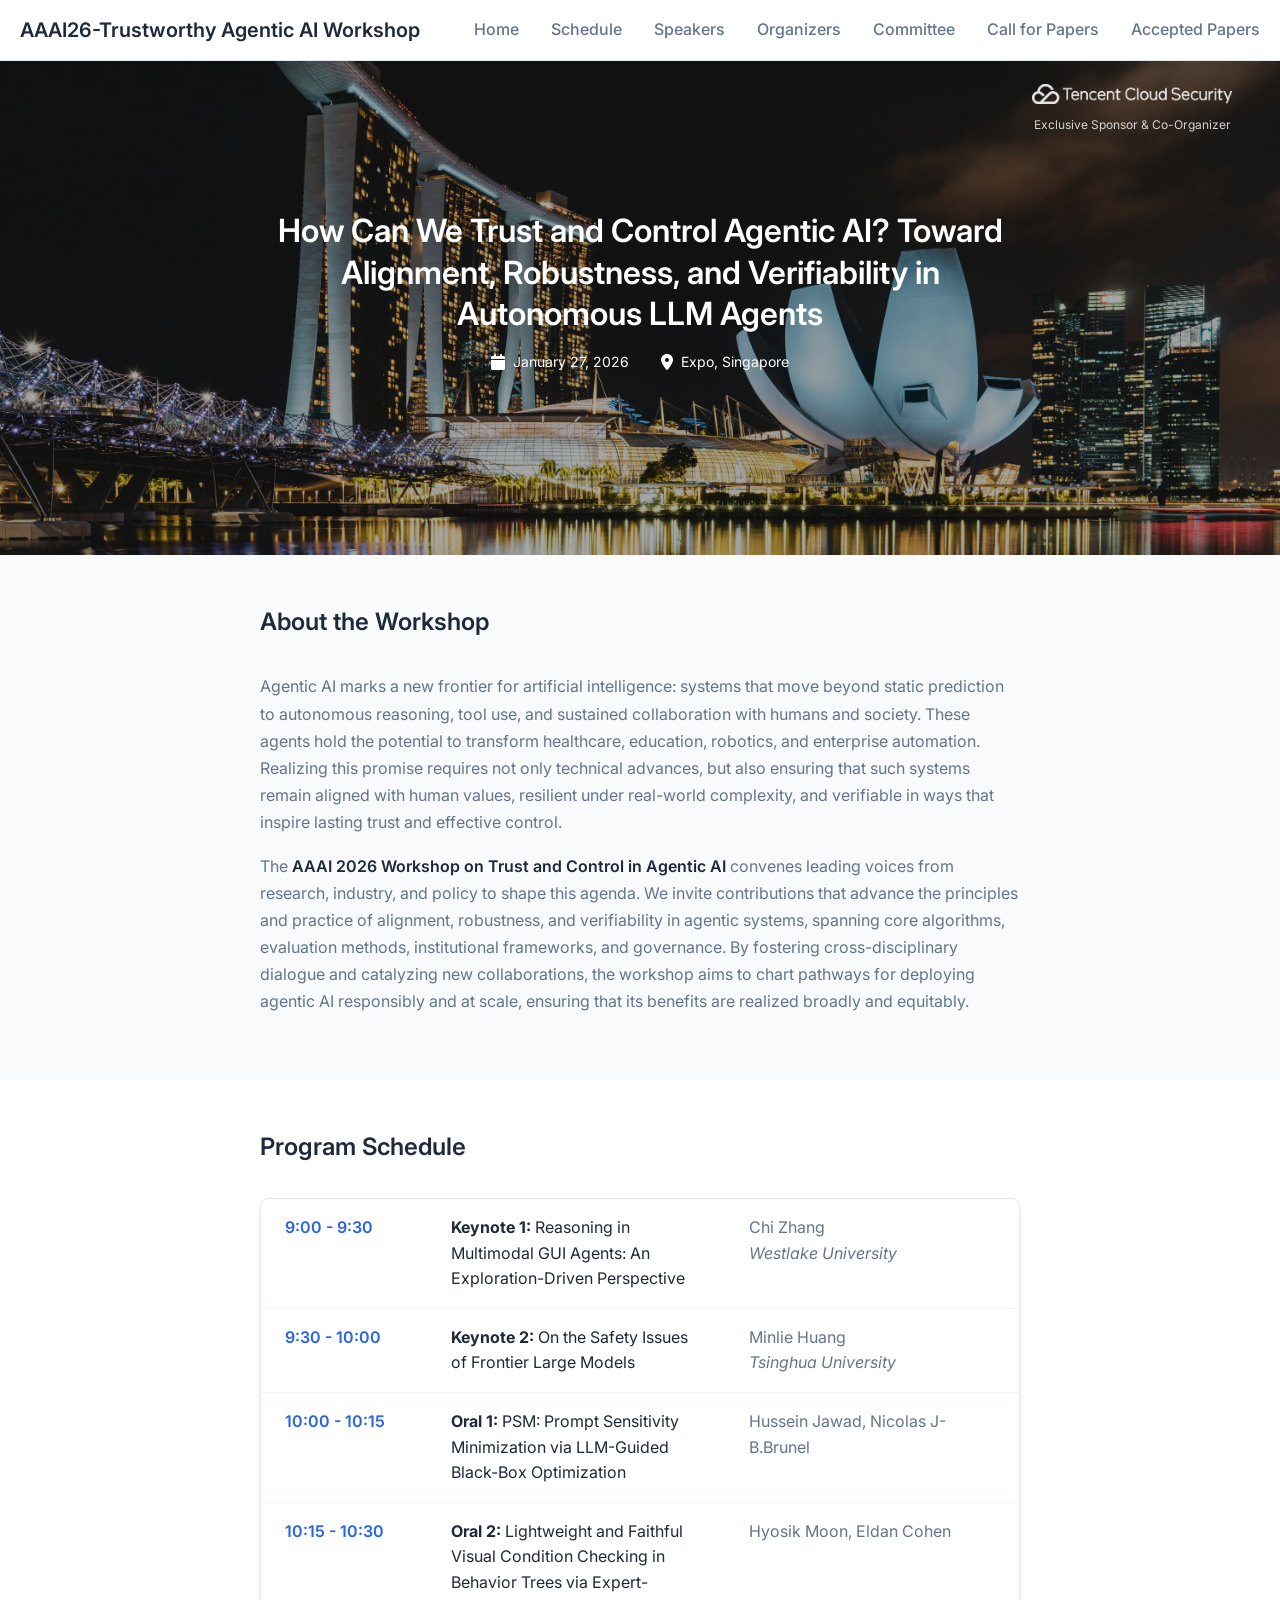
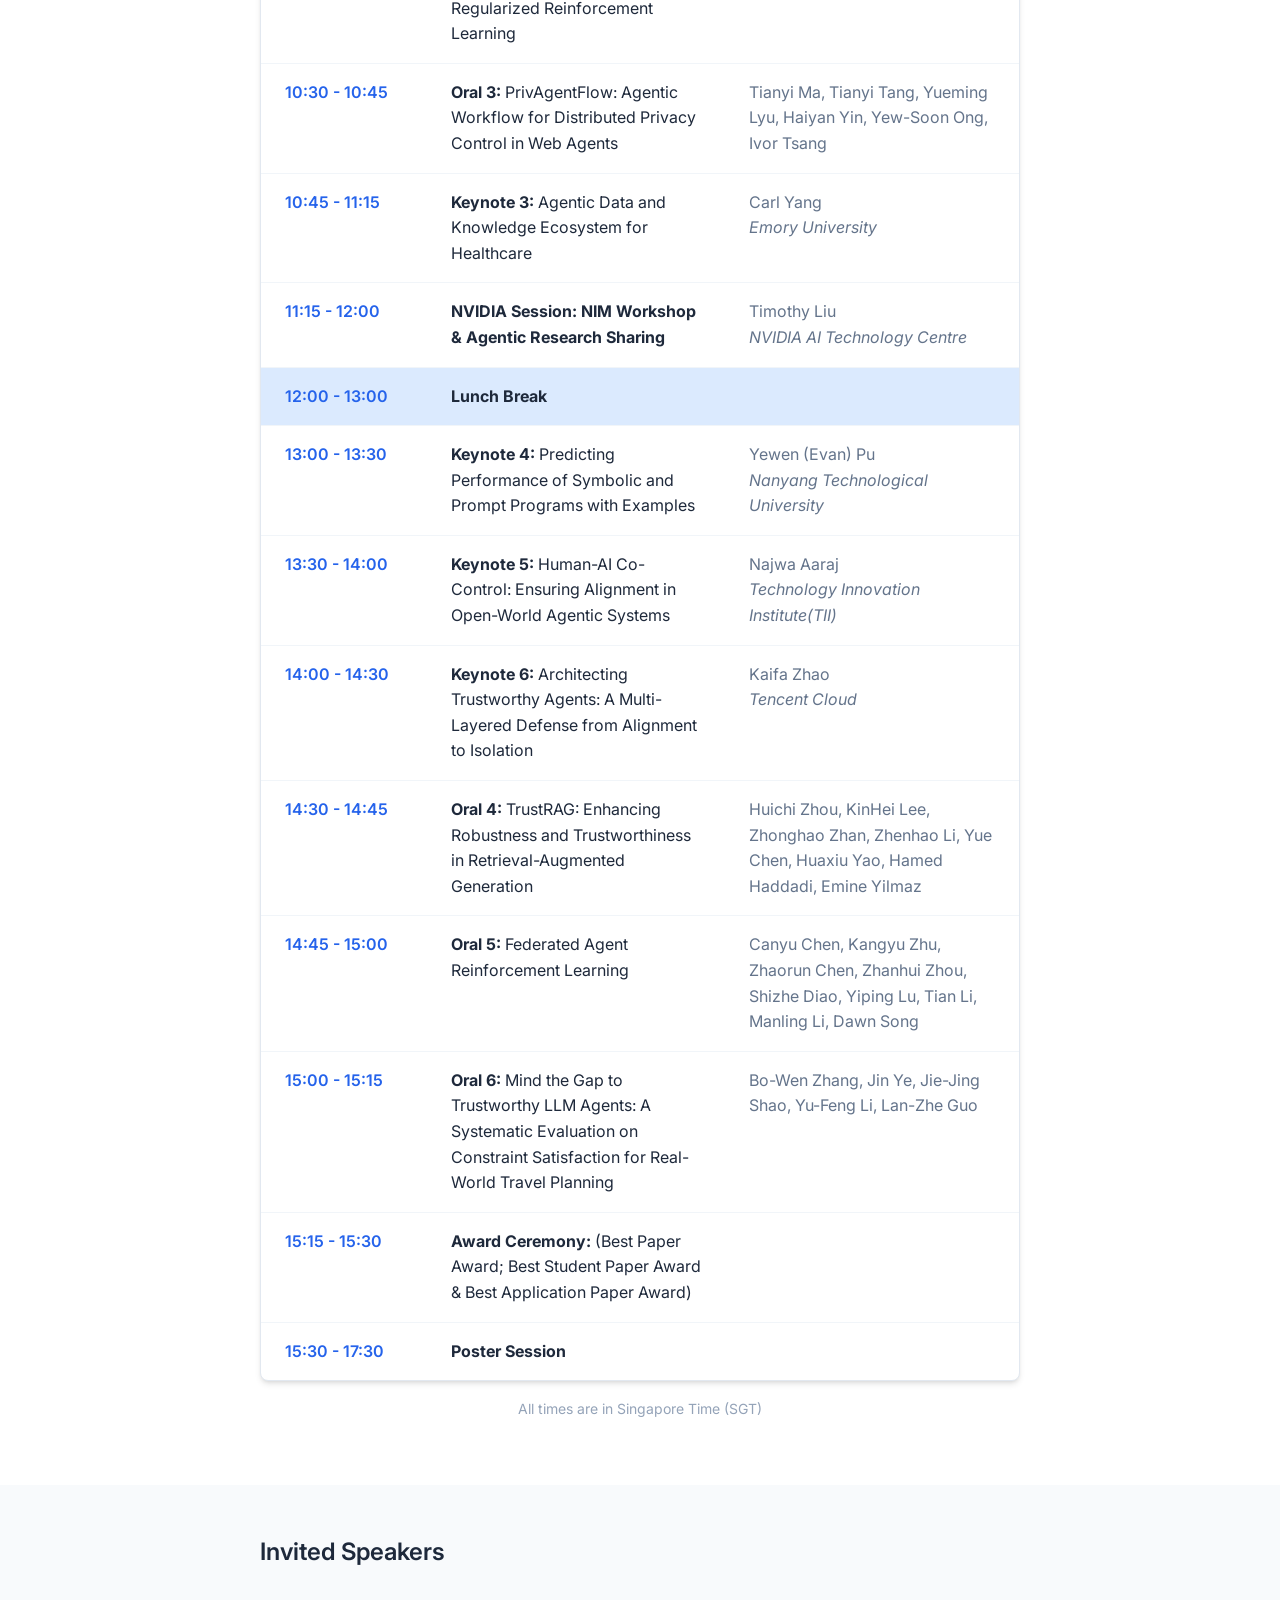
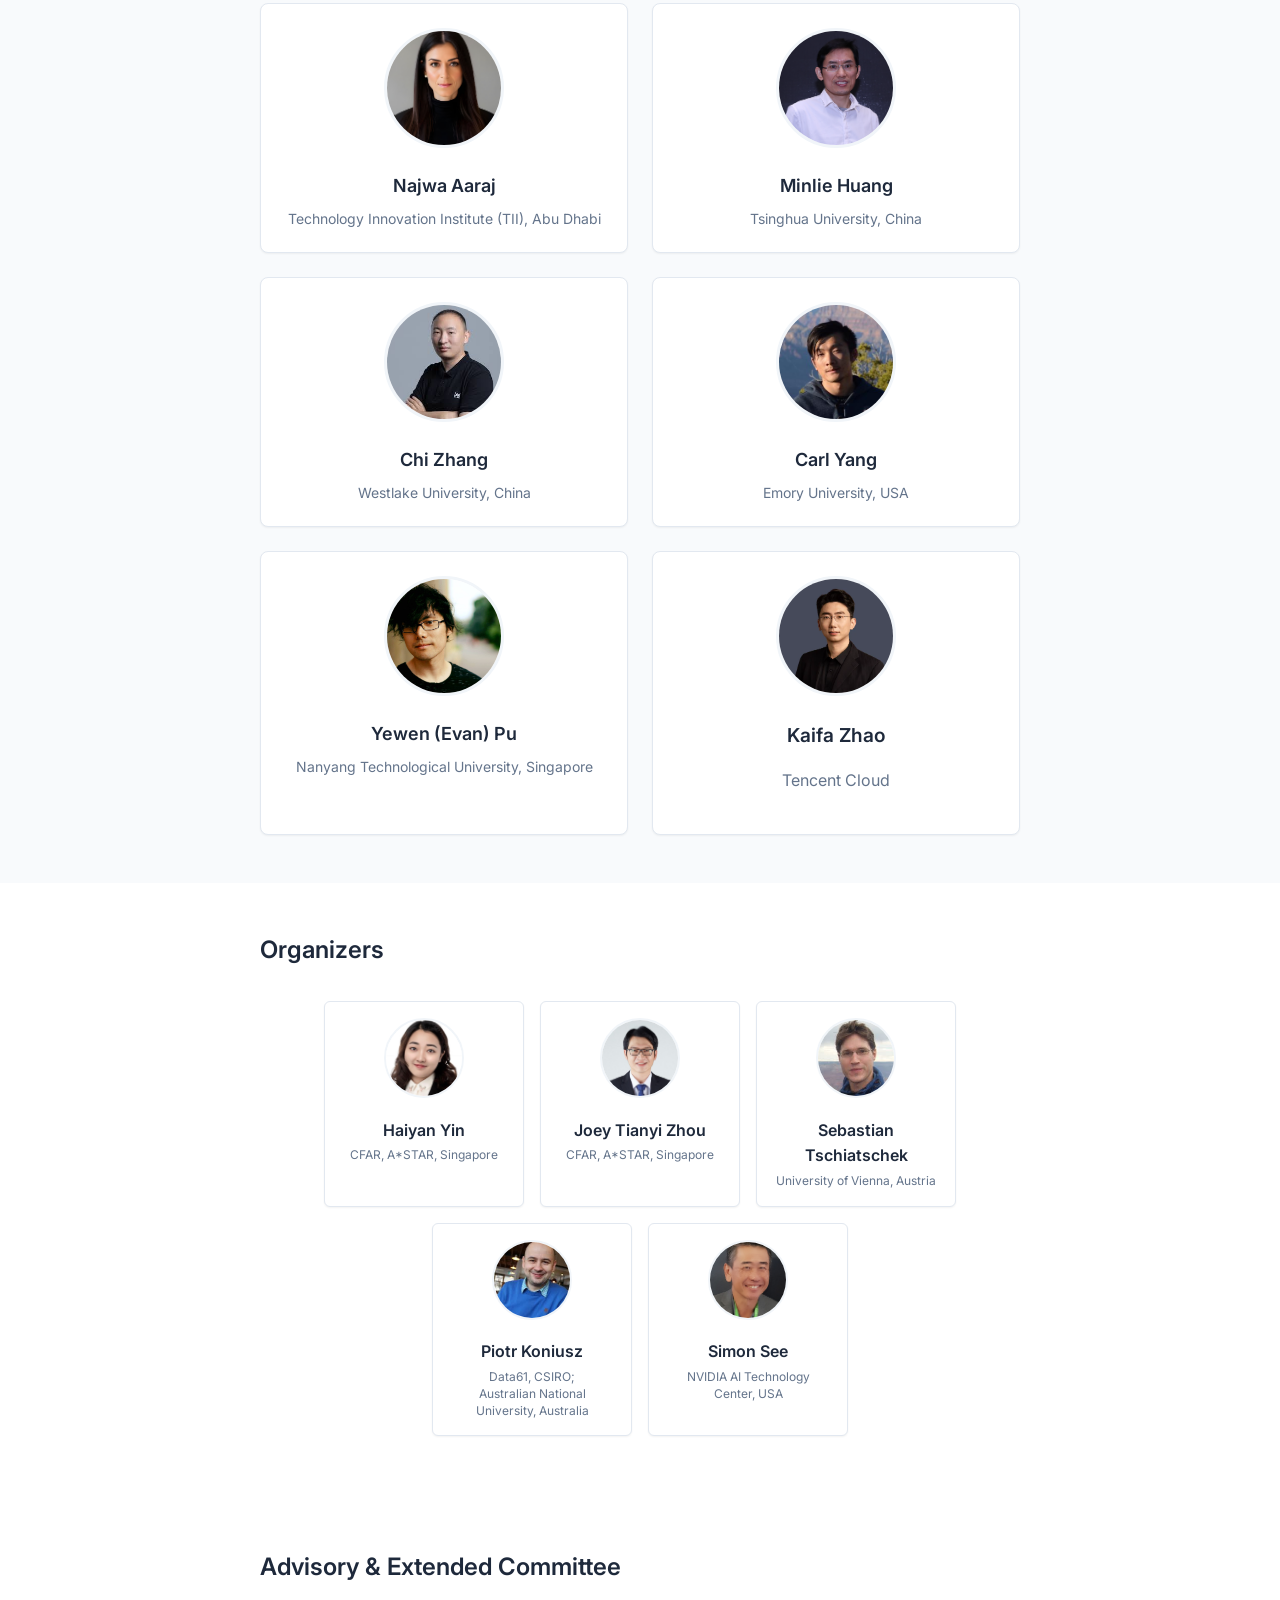
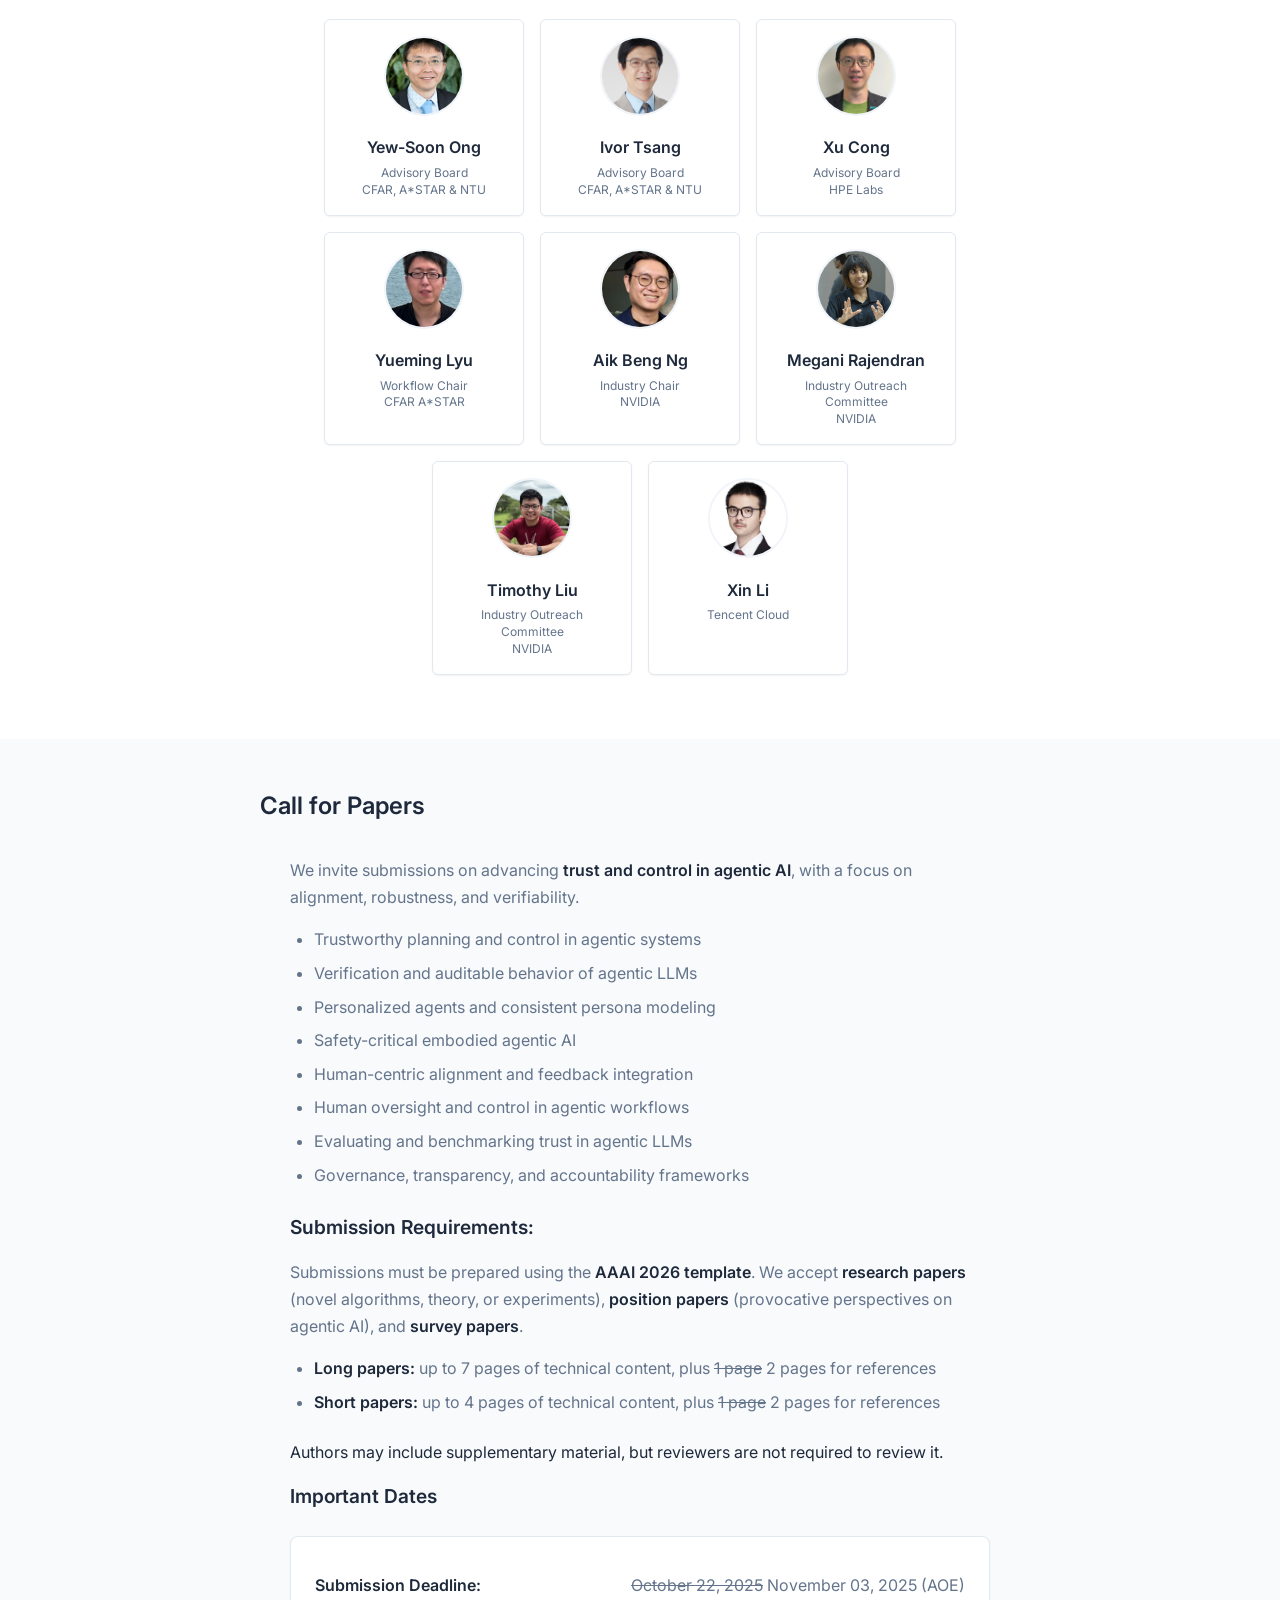
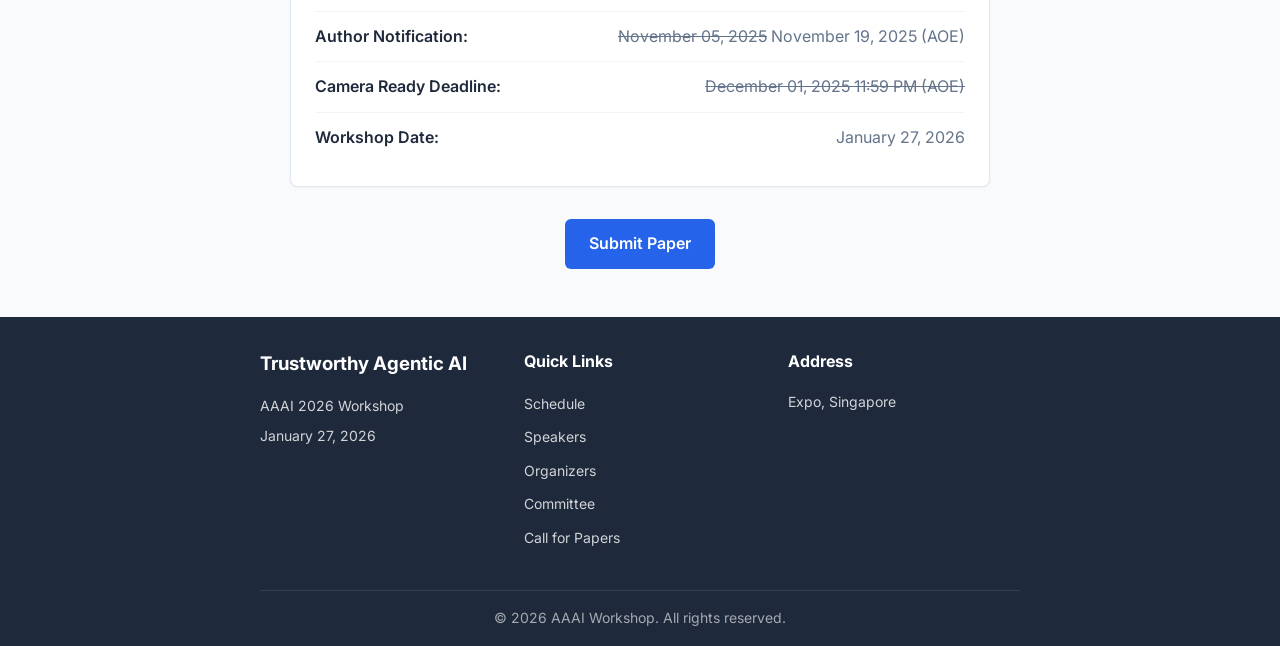
==== index.html @ af3ab5f8 "Workshop1.24.5" ====
<!DOCTYPE html>
<html lang="en">
<head>
    <meta charset="UTF-8">
    <meta name="viewport" content="width=device-width, initial-scale=1.0">
    <title>AAAI26-Trustworthy Agentic AI Workshop</title>
    <link rel="stylesheet" href="styles.css">
    <link href="https://cdnjs.cloudflare.com/ajax/libs/font-awesome/6.0.0/css/all.min.css" rel="stylesheet">
    <link href="https://fonts.googleapis.com/css2?family=Inter:wght@300;400;500;600;700&display=swap" rel="stylesheet">
</head>
<body>
    <!-- 导航栏 -->
    <nav class="navbar">
        <div class="nav-container">
            <div class="nav-logo">
                <a href="#home">AAAI26-Trustworthy Agentic AI Workshop</a>
            </div>
            <ul class="nav-menu">
                <li><a href="#home">Home</a></li>
                <li><a href="#schedule">Schedule</a></li>
                <li><a href="#speakers">Speakers</a></li>
                <li><a href="#organizers">Organizers</a></li>
                <li><a href="#program-committee">Committee</a></li>
                <li><a href="#cfp">Call for Papers</a></li>
                <li><a href="paper.html">Accepted Papers</a></li>
                <!-- <li><a href="#papers">Accepted Papers</a></li> -->
            </ul>
            <div class="hamburger">
                <span></span>
                <span></span>
                <span></span>
            </div>
        </div>
    </nav>

    <!-- 主要内容 -->
    <main class="main-content">
        <!-- 首页横幅 -->
        <section id="home" class="hero">
            <div class="hero-logo-corner">
                <img src="images/security_english.png" alt="Tencent Cloud Logo" class="hero-logo">
                <div style="text-align:center; color:#fff; font-size: 0.75rem; opacity: 0.8; margin-top: 0.25rem;">
                    Exclusive Sponsor & Co-Organizer
                </div>
            </div>
            <div class="hero-content">
                <!-- <div class="workshop-badge">ICML 2025 Workshop</div> -->
                
                <h1 class="hero-title">How Can We Trust and Control Agentic AI?
                    Toward Alignment, Robustness, and Verifiability in Autonomous LLM Agents</h1>
                <!-- <h2 class="hero-subtitle">Toward Alignment, Robustness, and Verifiability in Autonomous LLM Agents</h2> -->
                
                <div class="workshop-details">
                    <div class="detail-item">
                        <i class="fas fa-calendar"></i>
                        <span>January 27, 2026</span>
                    </div>
                    <div class="detail-item">
                        <i class="fas fa-map-marker-alt"></i>
                        <span>Expo, Singapore</span>
                    </div>
                    <!-- <div class="detail-item">
                        <i class="fas fa-users"></i>
                        <span>Capacity: 710</span>
                    </div> -->
                </div>

                <!-- <div class="sponsor-info">
                    <p>Sponsored by <strong>Basis AI</strong></p>
                </div> -->
            </div>
        </section>

        <!-- 研讨会介绍 -->
        <section class="workshop-description">
            <div class="container">
                <h2>About the Workshop</h2>
                <p>Agentic AI marks a new frontier for artificial intelligence: systems that move beyond static prediction to 
                    autonomous reasoning, tool use, and sustained collaboration with humans and society. These agents hold the 
                    potential to transform healthcare, education, robotics, and enterprise automation. 
                    Realizing this promise requires not only technical advances, 
                    but also ensuring that such systems remain aligned with human values, resilient under real-world complexity, 
                    and verifiable in ways that inspire lasting trust and effective control.</p>
                
                <p>The <strong>AAAI 2026 Workshop on Trust and Control in Agentic AI</strong> convenes leading voices from research, industry, 
                    and policy to shape this agenda. We invite contributions that advance the principles and practice of alignment, 
                    robustness, and verifiability in agentic systems, spanning core algorithms, evaluation methods, institutional frameworks, 
                    and governance. By fostering cross-disciplinary dialogue and catalyzing new collaborations, the workshop aims to chart pathways 
                    for deploying agentic AI responsibly and at scale, ensuring that its benefits are realized broadly and equitably.</p>
                    
                
            </div>
        </section>

        <!-- 日程安排 -->
        <section id="schedule" class="schedule">
            <div class="container">
                <h2>Program Schedule</h2>
                <div class="schedule-info">
                    <!-- <p><strong>Location:</strong> West Meeting Room 301-305</p>
                    <p><strong>Capacity:</strong> 710 participants</p> -->
                </div>
                
                <div class="schedule-table">
                    <div class="schedule-row">
                        <div class="time">9:00 - 9:30</div>
                        <div class="event"><b>Keynote 1:</b> Reasoning in Multimodal GUI Agents: An Exploration-Driven Perspective </div>
                        <div class="speaker">Chi Zhang<br><i>Westlake University</i></div>
                    </div>
                    <div class="schedule-row">
                        <div class="time">9:30 - 10:00</div>
                        <div class="event"><b>Keynote 2:</b> On the Safety Issues of Frontier Large Models </div>
                        <div class="speaker">Minlie Huang<br><i>Tsinghua University</i></div>
                    </div>
                    <div class="schedule-row">
                        <div class="time">10:00 - 10:15</div>
                        <div class="event"><b>Oral 1:</b>  PSM: Prompt Sensitivity Minimization via LLM-Guided Black-Box Optimization </div>
                        <div class="speaker">Hussein Jawad, Nicolas J-B.Brunel</div>
                    </div>
                    <div class="schedule-row">
                        <div class="time">10:15 - 10:30</div>
                        <div class="event"><b>Oral 2:</b> Lightweight and Faithful Visual Condition Checking in Behavior Trees via Expert-Regularized Reinforcement Learning </div>
                        <div class="speaker">Hyosik Moon, Eldan Cohen</div>
                    </div>
                    <div class="schedule-row">
                        <div class="time">10:30 - 10:45</div>
                        
                        <div class="event"><b>Oral 3:</b> PrivAgentFlow: Agentic Workflow for Distributed Privacy Control in Web Agents</div>
                        <div class="speaker">Tianyi Ma, Tianyi Tang, Yueming Lyu, Haiyan Yin, Yew-Soon Ong, Ivor Tsang</div>
                    </div>
                    <div class="schedule-row">
                        <div class="time">10:45 - 11:15</div>
                        <div class="event"><b>Keynote 3:</b> Agentic Data and Knowledge Ecosystem for Healthcare</div>
                        <div class="speaker">Carl Yang<br><i>Emory University</i></div>
                    </div>
                    <div class="schedule-row">
                        <div class="time">11:15 - 12:00</div>
                        <div class="event"><b>NVIDIA Session: NIM Workshop & Agentic Research Sharing</b></div>
                        <div class="speaker">Timothy Liu<br><i>NVIDIA AI Technology Centre</i></div>
                    </div>
                    <div class="schedule-row lunch"> 
                        <div class="time">12:00 - 13:00</div>
                        <div class="event"><b>Lunch Break</b></div>
                    </div>
                    <div class="schedule-row">  
                        <div class="time">13:00 - 13:30</div>
                        <div class="event"><b>Keynote 4:</b> Predicting Performance of Symbolic and Prompt Programs with Examples</div>
                        <div class="speaker">Yewen (Evan) Pu<br><i>Nanyang Technological University</i></div>
                    </div>
                    <div class="schedule-row"> 
                        <div class="time">13:30 - 14:00</div>
                        <div class="event"><b>Keynote 5:</b> Human-AI Co-Control: Ensuring Alignment in Open-World Agentic Systems
                        </div>
                        <div class="speaker">Najwa Aaraj<br><i>Technology Innovation Institute(TII)</i></div>
                    </div>
                    <div class="schedule-row"> 
                        <div class="time">14:00 - 14:30</div>
                        <div class="event"><b>Keynote 6:</b> Architecting Trustworthy Agents: A Multi-Layered Defense from Alignment to Isolation</div>
                        <div class="speaker">Kaifa Zhao<br><i>Tencent Cloud</i></div>
                    </div>
                    <div class="schedule-row"> 
                        <div class="time">14:30 - 14:45</div>
                        <div class="event"><b>Oral 4:</b> TrustRAG: Enhancing Robustness and Trustworthiness in Retrieval-Augmented Generation</div>
                        <div class="speaker">Huichi Zhou, KinHei Lee, Zhonghao Zhan, Zhenhao Li, Yue Chen, Huaxiu Yao, Hamed Haddadi, Emine Yilmaz</div>
                    </div>
                    <div class="schedule-row"> 
                        <div class="time">14:45 - 15:00</div>
                        <div class="event"><b>Oral 5:</b> Federated Agent Reinforcement Learning</div>
                        <div class="speaker">Canyu Chen, Kangyu Zhu, Zhaorun Chen, Zhanhui Zhou, Shizhe Diao, Yiping Lu, Tian Li, Manling Li, Dawn Song</div>
                    </div>
                    <div class="schedule-row"> 
                        <div class="time">15:00 - 15:15</div>
                        <div class="event"><b>Oral 6:</b> Mind the Gap to Trustworthy LLM Agents: A Systematic Evaluation on Constraint Satisfaction for Real-World Travel Planning </div>
                        <div class="speaker">Bo-Wen Zhang, Jin Ye, Jie-Jing Shao, Yu-Feng Li, Lan-Zhe Guo</div>
                    </div>
                    <div class="schedule-row"> 
                        <div class="time">15:15 - 15:30</div>
                        <div class="event"><b>Award Ceremony:</b> (Best Paper Award; Best Student Paper Award & Best Application Paper Award)</div>
                    </div>
                    <div class="schedule-row"> 
                        <div class="time">15:30 - 17:30</div>
                        <div class="event"><b>Poster Session</b> </div>
                    </div>
                    <!-- <div class="schedule-row">
                        <div class="time">8:30am - 8:50am</div>
                        <div class="event">Informal Coffee Social</div>

                    </div>
                    <div class="schedule-row">
                        <div class="time">8:50am - 9:00am</div>
                        <div class="event">Introduction and opening remarks</div>
                    </div>
                    <div class="schedule-row">
                        <div class="time">10:45am - 11:00am</div>
                        <div class="event">Oral 4:  Verifying Autonomous LLM Agents </div>
                        <div class="speaker">Matthew E. Taylor, University of Alberta</div>
                    </div>
                    <div class="schedule-row">
                        <div class="time">11:00am - 11:15am</div>
                    </div>
                    <div class="schedule-row">
                        <div class="time">9:00am - 9:30am</div>
                        <div class="event">Invited Talk 1 and Q&A</div>
                    </div>
                    <div class="schedule-row">
                        <div class="time">9:30am - 10:00am</div>
                        <div class="event">Invited Talk 2 and Q&A</div>
                    </div>
                    <div class="schedule-row">
                        <div class="time">10:00am - 10:45am</div>
                        <div class="event">Oral Presentations (15 min × 3)</div>
                    </div>
                    <div class="schedule-row">
                        <div class="time">10:45am - 11:15am</div>
                        <div class="event">Invited Talk 3 and Q&A</div>
                    </div>
                    <div class="schedule-row">
                        <div class="time">11:15am - 12:00am</div>
                        <div class="event">NVIDIA-led Hands On session</div>
                    </div>

                    <div class="schedule-row lunch">
                        <div class="time">12:00pm - 1:00pm</div>
                        <div class="event">Lunch Break</div>
                    </div>
                    <div class="schedule-row">
                        <div class="time">1:00pm - 1:30pm</div>
                        <div class="event">Invited Talk 4 and Q&A</div>
                    </div>
                    <div class="schedule-row">
                        <div class="time">1:30pm - 2:00pm</div>
                        <div class="event">Invited Talk 5 and Q&A</div>
                    </div>
                    <div class="schedule-row">
                        <div class="time">2:00pm - 2:45pm</div>
                        <div class="event">Oral Presentations 15 min × 3</div>
                    </div>
                    <div class="schedule-row coffee-break">
                        <div class="time">2:45pm - 4:00pm</div>
                        <div class="event">Poster Session & Coffee Social</div>
                    </div>
                    <div class="schedule-row">
                        <div class="time">4:00pm - 5:00pm</div>
                        <div class="event">Panel Discussion</div>
                    </div>
                    <div class="schedule-row">
                        <div class="time">5:00pm - 5:20pm</div>
                        <div class="event">Best Paper Awards & Closing</div>
                    </div> -->
                </div>
                <p class="timezone-note">All times are in Singapore Time (SGT)</p>
            </div>
        </section>

        <!-- 演讲者 -->
        <section id="speakers" class="speakers">
            <div class="container">
                <h2>Invited Speakers</h2>
                <div class="speakers-grid">

                    <a href="https://scholar.google.com/citations?user=WScErbIAAAAJ&hl=en" class="speaker-card" target="_blank">
                        <div class="speaker-photo">
                            <img src="images/Aaraj.png" alt="Najwa Aaraj" />
                        </div>
                        <div class="speaker-info">
                            <h3>Najwa Aaraj</h3>
                            <p>Technology Innovation Institute (TII), Abu Dhabi</p>
                        </div>
                    </a>
                    
                    <a href="https://coai.cs.tsinghua.edu.cn/hml" class="speaker-card" target="_blank">
                        <div class="speaker-photo">
                            <img src="images/minlie_huang.png" alt="Minlie Huang" />
                        </div>
                        <div class="speaker-info">
                            <h3>Minlie Huang</h3>
                            <p>Tsinghua University, China</p>
                        </div>
                    </a>

                    <a href="https://scholar.google.com/citations?hl=en&user=J4s398EAAAAJ" class="speaker-card" target="_blank">
                        <div class="speaker-photo">
                            <img src="images/chizhang.jpeg" alt="Chi Zhang" />
                        </div>
                        <div class="speaker-info">
                            <h3>Chi Zhang</h3>
                            <p>Westlake University, China</p>
                        </div>
                    </a>

                    <a href="http://www.math.emory.edu/site/cmds-reuret/author/carl-yang/" class="speaker-card" target="_blank">
                        <div class="speaker-photo">
                            <img src="images/carl.jpeg" alt="Carl Yang" />
                        </div>
                        <div class="speaker-info">
                            <h3>Carl Yang</h3>
                            <p>Emory University, USA</p>
                        </div>
                    </a>

                    <!-- <a href="https://scholar.google.com/citations?hl=en&user=edQgLXcAAAAJ" class="speaker-card" target="_blank">
                        <div class="speaker-photo">
                            <img src="images/taylor.png" alt="Matthew E. Taylor" />
                        </div>
                        <div class="speaker-info">
                            <h3>Matthew E. Taylor</h3>
                            <p>University of Alberta, Canada</p>
                        </div>
                    </a>
                    
                    <a href="https://scholar.google.com/citations?hl=en&user=ceSFqCcAAAAJ" class="speaker-card" target="_blank">
                        <div class="speaker-photo">
                            <img src="images/stefanov.jpg" alt="Stefano V. Albrecht" />
                        </div>
                        <div class="speaker-info">
                            <h3>Stefano V. Albrecht</h3>
                            <p> DeepFlow, London</p>
                        </div>
                    </a> -->
                    
                    <a href="https://evanthebouncy.github.io/" class="speaker-card" target="_blank">
                        <div class="speaker-photo">
                            <img src="images/yewen.jpg" alt="Yewen (Evan) Pu" />
                        </div>
                        <div class="speaker-info">
                            <h3>Yewen (Evan) Pu</h3>
                            <p>Nanyang Technological University, Singapore</p>
                        </div>
                    </a>
                    <a class="speaker-card" target="_blank">
                        <div class="speaker-photo">
                            <img src="images/Kaifa.png" alt="Kaifa Zhao" />
                        </div>
                        <h3>Kaifa Zhao</h3>
                        <!-- <p>Industry Outreach Committee</p> -->
                        <p>Tencent Cloud</p>
                    </a>

                    
                    
                    <!-- <a href="https://scholar.google.com/citations?hl=en&user=d1WCSJIAAAAJ" class="speaker-card" target="_blank">
                        <div class="speaker-photo">
                            <img src="images/duanjiafei.jpeg" alt="Jiafei Duan" />
                        </div>
                        <div class="speaker-info">
                            <h3>Jiafei Duan</h3>
                            <p>University of Washington, USA</p>
                        </div>
                    </a> -->
                    

                </div>
            </div>
        </section>

        <!-- 组织者 -->
        <section id="organizers" class="organizers">
            <div class="container">
                <h2>Organizers</h2>
                <div class="organizers-grid">
                    <a href="https://scholar.google.com/citations?hl=en&user=xy6_gBUAAAAJ" class="organizer-card" target="_blank">
                        <div class="organizer-photo">
                            <img src="images/haiyanyin.png" alt="Haiyan Yin" />
                        </div>
                        <h3>Haiyan Yin</h3>
                        <p>CFAR, A*STAR, Singapore</p>
                    </a>
                    <a href="https://scholar.google.com/citations?hl=en&user=cYNqDokAAAAJ" class="organizer-card" target="_blank">
                        <div class="organizer-photo">
                            <img src="images/Joey_zhou.png" alt="Joey Tianyi Zhou" />
                        </div>
                        <h3>Joey Tianyi Zhou</h3>
                        <p>CFAR, A*STAR, Singapore</p>
                    </a>
                    <a href="https://scholar.google.com/citations?hl=en&user=nlJCSWcAAAAJ" class="organizer-card" target="_blank">
                        <div class="organizer-photo">
                            <img src="images/sebastian.jpeg" alt="Sebastian Tschiatschek" />
                        </div>
                        <h3>Sebastian Tschiatschek</h3>
                        <p>University of Vienna, Austria</p>
                    </a>
                    <a href="http://scholar.google.com/citations?hl=en&user=wZ7-1tUAAAAJ" class="organizer-card" target="_blank">
                        <div class="organizer-photo">
                            <img src="images/piotr.jpeg" alt="Piotr Koniusz" />
                        </div>
                        <h3>Piotr Koniusz</h3>
                        <p>Data61, CSIRO;</p>
                        <p>Australian National University, Australia</p>
                    </a>
                    <a href="https://scholar.google.com/citations?hl=en&user=ebIHTEoAAAAJ" class="organizer-card" target="_blank">
                        <div class="organizer-photo">
                            <img src="images/simon.png" alt="Simon See" />
                        </div>
                        <h3>Simon See</h3>
                        <p>NVIDIA AI Technology Center, USA</p>
                    </a>
                </div>

                
            </div>
        </section>

        <section id="program-committee" class="program-committee">
            <div class="container">
                <h2>Advisory & Extended Committee</h2>
                <div class="organizers-grid">
                    <a href="https://scholar.google.com/citations?hl=en&user=h9oWOsEAAAAJ" class="organizer-card" target="_blank">
                        <div class="organizer-photo">
                            <img src="images/ONG_Yew_Soon.png" alt="Yew-Soon Ong" />
                        </div>
                        <h3>Yew-Soon Ong</h3>
                        <p>Advisory Board</p>
                        <p>CFAR, A*STAR & NTU</p>
                    </a>
                    <a href="https://scholar.google.com/citations?hl=en&user=rJMOlVsAAAAJ" class="organizer-card" target="_blank">
                        <div class="organizer-photo">
                            <img src="images/Ivor_Tsang.png" alt="Ivor Tsang" />
                        </div>
                        <h3>Ivor Tsang</h3>
                        <p>Advisory Board</p>
                        <p>CFAR, A*STAR & NTU</p>
                    </a>
                    <a href="https://scholar.google.com/citations?hl=en&user=B8WA2XsAAAAJ" class="organizer-card" target="_blank">
                        <div class="organizer-photo">
                            <img src="images/xucong_new.jpg" alt="Xu Cong" />
                        </div>
                        <h3>Xu Cong</h3>
                        <p>Advisory Board</p>
                        <p>HPE Labs</p>
                    </a>
                    <a href="https://scholar.google.com/citations?hl=en&user=uQXB6-oAAAAJ" class="organizer-card" target="_blank">
                        <div class="organizer-photo">
                            <img src="images/lyu_yueming.png" alt="Yueming Lyu" />
                        </div>
                        <h3>Yueming Lyu</h3>
                        <p>Workflow Chair</p>
                        <p>CFAR A*STAR</p>
                    </a>
                    <a href="https://scholar.google.com/citations?hl=en&user=FkOwHcAAAAAJ" class="organizer-card" target="_blank">
                        <div class="organizer-photo">
                            <!-- <img src="images/Ng_Aik_Beng.png" alt="NG Aik Beng" /> -->
                            <img src="images/Ng_Aik_Beng.png" alt="Aik Beng Ng" />
                        </div>
                        <h3>Aik Beng Ng</h3>
                        <p>Industry Chair</p>
                        <p>NVIDIA</p>
                    </a>
                    <a href="https://scholar.google.com/citations?hl=en&user=7yFEIOoAAAAJ" class="organizer-card" target="_blank">
                        <div class="organizer-photo">
                            <img src="images/Megani_Rajendran.jpg" alt="Megani Rajendran" />
                        </div>
                        <h3>Megani Rajendran</h3>
                        <p>Industry Outreach Committee</p>
                        <p>NVIDIA</p>
                    </a>
                </div>


                <div class="organizers-grid">
                    
                    <a href="https://scholar.google.com/citations?hl=en&user=YiAHfvQAAAAJ" class="organizer-card" target="_blank">
                        <div class="organizer-photo">
                            <img src="images/Timothy_Liu.jpg" alt="Timothy Liu" />
                        </div>
                        <h3>Timothy Liu</h3>
                        <p>Industry Outreach Committee</p>
                        <p>NVIDIA</p>
                    </a>
                    <a class="organizer-card" target="_blank">
                        <div class="organizer-photo">
                            <img src="images/linxin.jpg" alt="Xin Li" />
                        </div>
                        <h3>Xin Li</h3>
                        <!-- <p>Industry Outreach Committee</p> -->
                        <p>Tencent Cloud</p>
                    </a>
                    
                </div>
            </div>
        </section>

        <!-- 征稿启事 -->
        <section id="cfp" class="cfp">
            <div class="container">
                <h2>Call for Papers</h2>
                <div class="cfp-content">
                    <p>We invite submissions on advancing <strong>trust and control in agentic AI</strong>, with a focus on alignment, robustness, and verifiability.</p>
                <ul>
                    <li>Trustworthy planning and control in agentic systems</li>
                    <li>Verification and auditable behavior of agentic LLMs</li>
                    <li>Personalized agents and consistent persona modeling</li>
                    <li>Safety-critical embodied agentic AI</li>
                    <li>Human-centric alignment and feedback integration</li>
                    <li>Human oversight and control in agentic workflows</li>
                    <li>Evaluating and benchmarking trust in agentic LLMs</li>
                    <li>Governance, transparency, and accountability frameworks</li>
                </ul>
                <h3>Submission Requirements:</h3>
                <p>Submissions must be prepared using the <strong>AAAI 2026 template</strong>. We accept <strong>research papers</strong> (novel algorithms, theory, or experiments), <strong>position papers</strong> (provocative perspectives on agentic AI), and <strong>survey papers</strong>.
                    <ul>    
                    <li><strong>Long papers:</strong> up to 7 pages of technical content, plus <del>1 page</del> 2 pages for references</li>
                    <li><strong>Short papers:</strong> up to 4 pages of technical content, plus <del>1 page</del> 2 pages for references</li>
                    </ul>
                    
                    Authors may include supplementary material, but reviewers are not required to review it.</p>
                
                    <!-- <p>We welcome submissions on trust, alignment, and verifia-
                    bility of agentic AI systems. Paper types include <strong>
                    research papers</strong> (novel algorithms, theory, or experiments), <strong>
                    position papers</strong> (provocative perspectives on agentic AI), and <strong>
                    survey papers</strong>.</p>
                
                    <p>Accepted formats include:</p>
                    <ul>
                        <li><strong>Long papers:</strong> up to 7 pages, plus 1 page for references</li>
                        <li><strong>Short papers:</strong> up to 4 pages, plus 1 page for references</li>
                    </ul> -->

                    <h3>Important Dates</h3>
                    <div class="important-dates">
                        <div class="date-item">
                            <span class="date-label">Submission Deadline:</span>
                            <span class="date-value"><del>October 22, 2025</del> November 03, 2025 (AOE)</span>
                        </div>
                        <div class="date-item">
                            <span class="date-label">Author Notification:</span>
                            <span class="date-value"><del>November 05, 2025</del> November 19, 2025 (AOE)</span>
                        </div>
                        <div class="date-item">
                            <span class="date-label">Camera Ready Deadline:</span>
                            <span class="date-value"><del>December 01, 2025 11:59 PM (AOE)</del></span>
                        </div>
                        <div class="date-item">
                            <span class="date-label">Workshop Date:</span>
                            <span class="date-value">January 27, 2026</span>
                        </div>
                    </div>

                    <div class="submission-link">
                        <a href="https://openreview.net/group?id=AAAI.org/2026/Workshop/TrustAgent" class="btn" target="_blank">Submit Paper</a>
                    </div>
                </div>
            </div>
        </section>
        <!-- <section id="accepted-papers" class="accepted-papers">
            <div class="container">
                <h2><a href="paper.html">Accepted Papers</a></h2> -->
                <!-- We are pleased to announce the accepted papers for the workshop. You can view the full list of accepted papers <a href="paper.html">here</a>. -->
            <!-- </div>
        </section> -->
        <!-- 已接受论文 -->
        <!-- <section id="papers" class="papers">
            <div class="container">
                <h2>Accepted Papers</h2>
                <div class="papers-list">
                    <div class="paper-item">
                        <h3>Optimizing Agentic Architectures for Cybersecurity Tasks with Trace</h3>
                        <p class="authors">Anish Chaudhuri, Prerit Choudhary, Max Piasevoli, Shannon Xiao, Allen Nie</p>
                    </div>
                    <div class="paper-item">
                        <h3>Leveraging Learned Programmatic Facts for Enhanced LLM Agent Planning and World Modeling</h3>
                        <p class="authors">Samuel Holt, Max Ruiz Luyten, Thomas Pouplin, Mihaela van der Schaar</p>
                    </div>
                    <div class="paper-item">
                        <h3>FormulaCode: Evaluating Agentic Superoptimization on Large Codebases</h3>
                        <p class="authors">Atharva Sehgal, James Hou, Swarat Chaudhuri, Jennifer J. Sun, Yisong Yue</p>
                    </div>
                    <div class="paper-item">
                        <h3>PDL: Declarative Representation of Agentic Prompting Patterns</h3>
                        <p class="authors">Mandana Vaziri, Louis Mandel, Martin Hirzel, Anca Sailer, Yuji Watanabe, Hirokuni Kitahara</p>
                    </div>
                    <div class="paper-item">
                        <h3>Zero-Shot Instruction Following in RL via Structured LTL Representations</h3>
                        <p class="authors">Mattia Giuri, Mathias Jackermeier, Alessandro Abate</p>
                    </div>
                    <div class="paper-item">
                        <h3>EditLord: Learning Code Transformation Rules for Code Editing</h3>
                        <p class="authors">Weichen Li, Albert Jan, Baishakhi Ray, Junfeng Yang, Chengzhi Mao, Kexin Pei</p>
                    </div>
                    <div class="paper-item">
                        <h3>Time to Impeach LLM-as-a-Judge: Programs are the Future of Evaluation</h3>
                        <p class="authors">Tzu-Heng Huang, Harit Vishwakarma, Frederic Sala</p>
                    </div>
                    <div class="paper-item">
                        <h3>InstructFlow: Adaptive Symbolic Constraint-Guided Code Generation for Long-Horizon Planning</h3>
                        <p class="authors">Haotian Chi, Zeyu Feng, Yueming Lyu, Chengqi Zheng, Linbo Luo, Yew-Soon Ong, Ivor Tsang, Hechang Chen, Yi Chang, Haiyan Yin</p>
                    </div>
                </div>
            </div>
        </section> -->
    </main>

    <!-- 页脚 -->
    <footer class="footer">
        <div class="container">
            <div class="footer-content">
                <div class="footer-section">
                    <h3>Trustworthy Agentic AI</h3>
                    <p>AAAI 2026 Workshop</p>
                    <p>January 27, 2026</p>
                </div>
                <div class="footer-section">
                    <h4>Quick Links</h4>
                    <ul>
                        <li><a href="#schedule">Schedule</a></li>
                        <li><a href="#speakers">Speakers</a></li>
                        <li><a href="#organizers">Organizers</a></li>
                        <li><a href="#program-committee">Committee</a></li>
                        <li><a href="#cfp">Call for Papers</a></li>
                        <!-- <li><a href="#papers">Accepted Papers</a></li> -->
                    </ul>
                </div>
                <div class="footer-section">
                    <h4>Address</h4>
                    <p>Expo, Singapore</p>
                </div>
            </div>
            <div class="footer-bottom">
                <p>&copy; 2026 AAAI Workshop. All rights reserved.</p>
            </div>
        </div>
    </footer>

    <script src="script.js"></script>
</body>
</html>
---- styles.css ----
/* 重置和基础样式 */
* {
    margin: 0;
    padding: 0;
    box-sizing: border-box;
}

:root {
    --primary-color: #2563eb;
    --primary-dark: #1d4ed8;
    --secondary-color: #64748b;
    --accent-color: #f59e0b;
    --text-primary: #1e293b;
    --text-secondary: #64748b;
    --text-light: #94a3b8;
    --bg-primary: #ffffff;
    --bg-secondary: #f8fafc;
    --bg-tertiary: #f1f5f9;
    --border-color: #e2e8f0;
    --border-light: #f1f5f9;
    --shadow-sm: 0 1px 2px 0 rgb(0 0 0 / 0.05);
    --shadow-md: 0 4px 6px -1px rgb(0 0 0 / 0.1), 0 2px 4px -2px rgb(0 0 0 / 0.1);
    --shadow-lg: 0 10px 15px -3px rgb(0 0 0 / 0.1), 0 4px 6px -4px rgb(0 0 0 / 0.1);
    --shadow-xl: 0 20px 25px -5px rgb(0 0 0 / 0.1), 0 8px 10px -6px rgb(0 0 0 / 0.1);
}

body {
    font-family: 'Inter', -apple-system, BlinkMacSystemFont, 'Segoe UI', Roboto, sans-serif;
    line-height: 1.6;
    color: var(--text-primary);
    background-color: var(--bg-primary);
}

.container {
    max-width: 800px;
    margin: 0 auto;
    padding: 0 20px;
}

/* 导航栏样式 */
.navbar {
    position: fixed;
    top: 0;
    width: 100%;
    background: rgba(255, 255, 255, 0.95);
    backdrop-filter: blur(10px);
    border-bottom: 1px solid var(--border-color);
    z-index: 1000;
    transition: all 0.3s ease;
}

.nav-container {
    max-width: 1400px;
    margin: 0 auto;
    padding: 0 20px;
    display: flex;
    justify-content: space-between;
    align-items: center;
    height: 60px;
}

.nav-logo a {
    font-size: 1.25rem;
    font-weight: 600;
    color: var(--text-primary);
    text-decoration: none;
}

.nav-menu {
    display: flex;
    list-style: none;
    gap: 2rem;
}

.nav-menu a {
    color: var(--text-secondary);
    text-decoration: none;
    font-weight: 500;
    transition: color 0.3s ease;
}

.nav-menu a:hover {
    color: var(--primary-color);
}

.hamburger {
    display: none;
    flex-direction: column;
    cursor: pointer;
}

.hamburger span {
    width: 25px;
    height: 2px;
    background: var(--text-primary);
    margin: 3px 0;
    transition: 0.3s;
}

/* 主要内容区域 */
.main-content {
    margin-top: 60px;
}

/* 首页横幅样式 */
.hero {
    padding: 4rem 0;
    background: linear-gradient(rgba(0, 0, 0, 0.35), rgba(0, 0, 0, 0.35)), url('images/background2.jpg');
    background-size: cover;
    background-position: center 25%;
    background-repeat: no-repeat;
    color: white;
    text-align: center;
    display: flex;
    align-items: center;
    justify-content: center;
    min-height: clamp(420px, 55vh, 720px);
    position: relative;
}

.hero-content {
    max-width: 800px;
    margin: 0 auto;
    padding: 0 20px;
}

/* .hero-logos {
    display: flex;
    justify-content: center;
    align-items: center;
    gap: 2rem;
    margin-bottom: 2rem;
    flex-wrap: wrap;
} */

.hero-logo-corner {
    position: absolute;
    top: 1.5rem;
    right: clamp(1.5rem, 5vw, 3rem);
}

.hero-logo {
    max-height: 80px;
    max-width: 200px;
    min-width: 100px;
    object-fit: contain;
    filter: brightness(0) invert(1);

    opacity: 0.9;
}

.workshop-badge {
    display: inline-block;
    background: rgba(255, 255, 255, 0.2);
    padding: 8px 16px;
    border-radius: 20px;
    font-size: 0.875rem;
    font-weight: 600;
    margin-bottom: 2rem;
    text-transform: uppercase;
    letter-spacing: 0.5px;
}

.hero-title {
    font-size: clamp(1.4rem, 4vw, 2rem);
    font-weight: 600;
    margin-bottom: 1rem;
    line-height: 1.3;
}

.hero-subtitle {
    font-size: 1.25rem;
    font-weight: 400;
    margin-bottom: 2rem;
    opacity: 0.9;
}

.workshop-details {
    display: flex;
    justify-content: center;
    gap: 2rem;
    margin-bottom: 2rem;
    flex-wrap: wrap;
}

.detail-item {
    display: flex;
    align-items: center;
    gap: 0.5rem;
    font-size: 0.875rem;
}

.detail-item i {
    font-size: 1rem;
}

.sponsor-info {
    font-size: 0.875rem;
    opacity: 0.8;
}

.sponsor-info strong {
    font-weight: 600;
}

/* 通用部分样式 */
section {
    padding: 3rem 0;
}

section h2 {
    font-size: 1.5rem;
    font-weight: 600;
    margin-bottom: 2rem;
    color: var(--text-primary);
}

section h3 {
    font-size: 1.2rem;
    font-weight: 600;
    margin-bottom: 1rem;
    color: var(--text-primary);
}

section p {
    margin-bottom: 1rem;
    color: var(--text-secondary);
    line-height: 1.7;
}

section ul {
    margin-bottom: 1.5rem;
    padding-left: 1.5rem;
}

section li {
    margin-bottom: 0.5rem;
    color: var(--text-secondary);
    line-height: 1.6;
}

section strong {
    color: var(--text-primary);
    font-weight: 600;
}

/* 研讨会介绍样式 */
.workshop-description {
    background: var(--bg-secondary);
}

.workshop-description h2 {
    text-align: left;
}

/* 日程安排样式 */
.schedule {
    background: var(--bg-primary);
}

.schedule-info {
    text-align: center;
    margin-bottom: 2rem;
    color: var(--text-secondary);
}

.schedule-info p {
    margin-bottom: 0.5rem;
}

.schedule-table {
    background: white;
    border-radius: 8px;
    overflow: hidden;
    box-shadow: var(--shadow-md);
    border: 1px solid var(--border-color);
}

.schedule-row {
    display: flex;
    padding: 1rem 1.5rem;
    border-bottom: 1px solid var(--border-light);
    transition: background-color 0.2s ease;
}

.schedule-row:hover {
    background-color: var(--bg-secondary);
}

.schedule-row:last-child {
    border-bottom: none;
}

.schedule-row.coffee-break {
    background-color: #fef3c7;
}

.schedule-row.lunch {
    background-color: #dbeafe;
}

.time {
    font-weight: 600;
    color: var(--primary-color);
    min-width: 150px;
    margin-right: 1rem;
}

.event {
    color: var(--text-primary);
    flex: 1;
    min-width: 250px;
    max-width: 250px;
    margin-right: 1rem;
}

.speaker {
    color: var(--text-secondary);
    min-width: 200px;
    margin-left: 2rem;
}

.timezone-note {
    text-align: center;
    margin-top: 1rem;
    color: var(--text-light);
    font-size: 0.875rem;
}

/* 演讲者样式 */
.speakers {
    background: var(--bg-secondary);
}

.speakers-grid {
    display: grid;
    grid-template-columns: repeat(auto-fit, minmax(280px, 1fr));
    gap: 1.5rem;
}

.speaker-card {
    background: white;
    padding: 1.5rem;
    border-radius: 8px;
    box-shadow: var(--shadow-sm);
    border: 1px solid var(--border-color);
    transition: all 0.3s ease;
    text-align: center;
    text-decoration: none;
    color: inherit;
    display: block;
}

.speaker-card:hover {
    transform: translateY(-2px);
    box-shadow: var(--shadow-md);
}

.speaker-photo {
    margin-bottom: 1rem;
}

.speaker-photo img {
    width: 120px;
    height: 120px;
    border-radius: 50%;
    object-fit: cover;
    border: 3px solid var(--border-light);
    transition: all 0.3s ease;
    background-color: var(--bg-tertiary);
}

.speaker-photo img:before {
    content: '';
    display: block;
    width: 100%;
    height: 100%;
    background: var(--bg-tertiary);
    border-radius: 50%;
}

.speaker-card:hover .speaker-photo img {
    border-color: var(--primary-color);
    transform: scale(1.05);
}

.speaker-info h3 {
    font-size: 1.125rem;
    margin-bottom: 0.5rem;
    color: var(--text-primary);
}

.speaker-info p {
    color: var(--text-secondary);
    font-size: 0.875rem;
    margin: 0;
    line-height: 1.4;
}

/* 组织者样式 */
.organizers {
    background: var(--bg-primary);
}

.organizers-grid {
    display: flex;
    flex-wrap: wrap;
    gap: 1rem;
    justify-content: center;
    margin: 1rem 0;
}

.organizer-card {
    background: white;
    padding: 1rem;
    border-radius: 6px;
    box-shadow: var(--shadow-sm);
    border: 1px solid var(--border-color);
    transition: all 0.3s ease;
    text-align: center;
    width: 200px;
    text-decoration: none;
    color: inherit;
    display: block;
}

.organizer-card:hover {
    transform: translateY(-1px);
    box-shadow: var(--shadow-md);
}

.organizer-photo {
    margin-bottom: 0.75rem;
}

.organizer-photo img {
    width: 80px;
    height: 80px;
    border-radius: 50%;
    object-fit: cover;
    border: 2px solid var(--border-light);
    transition: all 0.3s ease;
    background-color: var(--bg-tertiary);
}

.organizer-card:hover .organizer-photo img {
    border-color: var(--primary-color);
    transform: scale(1.05);
}

.organizer-card h3 {
    font-size: 1rem;
    margin-bottom: 0.25rem;
    color: var(--text-primary);
}

.organizer-card p {
    color: var(--text-secondary);
    font-size: 0.75rem;
    margin: 0;
    line-height: 1.4;
}

/* 征稿启事样式 */
.cfp {
    background: var(--bg-secondary);
}

.cfp-content {
    max-width: 700px;
    margin: 0 auto;
}

.important-dates {
    background: white;
    padding: 1.5rem;
    border-radius: 8px;
    box-shadow: var(--shadow-sm);
    border: 1px solid var(--border-color);
    margin: 1.5rem 0;
}

.date-item {
    display: flex;
    justify-content: space-between;
    align-items: center;
    padding: 0.75rem 0;
    border-bottom: 1px solid var(--border-light);
}

.date-item:last-child {
    border-bottom: none;
}

.date-label {
    font-weight: 600;
    color: var(--text-primary);
}

.date-value {
    color: var(--text-secondary);
}

.submission-link {
    text-align: center;
    margin-top: 2rem;
}

.btn {
    display: inline-block;
    padding: 12px 24px;
    background: var(--primary-color);
    color: white;
    text-decoration: none;
    border-radius: 6px;
    font-weight: 600;
    transition: all 0.3s ease;
    border: none;
    cursor: pointer;
    font-size: 1rem;
}

.btn:hover {
    background: var(--primary-dark);
    transform: translateY(-1px);
    box-shadow: var(--shadow-md);
}

/* 论文样式 */
.papers {
    background: var(--bg-primary);
}

.papers-list {
    max-width: 800px;
    margin: 0 auto;
}

.paper-item {
    background: white;
    padding: 1.5rem;
    margin-bottom: 1rem;
    border-radius: 8px;
    box-shadow: var(--shadow-sm);
    border: 1px solid var(--border-color);
    transition: all 0.3s ease;
}

.paper-item:hover {
    box-shadow: var(--shadow-md);
    transform: translateY(-1px);
}

.paper-item h3 {
    font-size: 1.125rem;
    margin-bottom: 0.5rem;
    color: var(--text-primary);
    line-height: 1.4;
}

.paper-item .authors {
    color: var(--text-secondary);
    font-size: 0.875rem;
    margin: 0;
    line-height: 1.5;
}

/* OpenReview 风格论文行（用于 paper.html） */
.paper-list-container {
    background: white;
    border: 1px solid var(--border-color);
    border-top: none;
    border-radius: 8px;
    box-shadow: var(--shadow-sm);
    padding: 1.5rem;
    padding-top: 0;
    padding-left: 0;
    position: relative;
    margin-top: 2rem;
    overflow: hidden;
}

.paper-list-container::before {
    content: '';
    position: absolute;
    top: 0;
    left: 0;
    right: 0;
    height: calc(0.75rem * 2 + 0.9rem * 1.35 - 0.2rem);
    background: transparent;
    z-index: 2;
}

.paper-list-container::after {
    content: '';
    position: absolute;
    top: calc(0.75rem * 2 + 0.9rem * 1.35 - 0.2rem);
    left: 0;
    right: 0;
    height: 1px;
    background: var(--border-color);
    z-index: 1;
}

.paper-list {
    display: flex;
    flex-direction: column;
    margin-top: 3.5rem;
    padding-top: 1.5rem;
    padding-left: 1.5rem;
}

.paper-row {
    background: white;
    padding: 1.25rem 1.5rem;
    border-radius: 8px;
    border: 1px solid var(--border-color);
    box-shadow: var(--shadow-sm);
    transition: box-shadow 0.2s ease, transform 0.1s ease;
    margin-bottom: 1rem;
}

.paper-row:first-child {
    margin-top: 0;
}

.paper-row:last-child {
    margin-bottom: 0;
}

.paper-row:hover {
    box-shadow: var(--shadow-md);
    transform: translateY(-1px);
}

.paper-row-title-wrapper {
    display: flex;
    align-items: center;
    justify-content: space-between;
    gap: 1rem;
    margin-bottom: 0.35rem;
}

.paper-row-title {
    font-size: 1.1rem;
    font-weight: 600;
    color: #255d6f;
}

.paper-row-pdf,
.paper-row-poster,
.paper-row-video {
    display: inline-flex;
    min-width: 90px;
    align-items: center;
    gap: 0.35rem;
    font-size: 0.9rem;
    text-decoration: none;
    padding: 0.35rem 0.75rem; /* 统一按钮尺寸 */
    border-radius: 6px;
    min-height: 34px;
    line-height: 1;
}

.paper-row-pdf {
    color: #255d6f;
    border: 1px solid #cbd5e1;
    background-color: #e2f3f8;
    order: 1;
}

.paper-row-pdf i {
    font-size: 0.9rem;
}

.paper-row-pdf:hover {
    background-color: #c4e4f2;
}


.paper-row-poster {
    color: #a17ae7;
    border: 1px solid #a17ae7;
    background-color: #f5f3fa ;
    order: 2;
}

.paper-row-poster:hover {
    background-color: #e6dcfa;
}

.paper-row-poster i {
    font-size: 0.9rem;
}

.link {
    display: flex;
    flex-direction: column;
    gap: 0.25rem;
}

.paper-row-video i {
    font-size: 0.9rem;
}

.paper-row-video {
    color: #7c53c3;
    border: 1px solid #a17ae7;
    background-color: #f5f3fa;
    order: 3;
}
.paper-row-video:hover {
    background-color: #e6dcfa;
}

.paper-row-meta {
    font-size: 0.8rem;
    color: var(--text-light);
    margin-bottom: 0.25rem;
}

.paper-row-meta span {
    white-space: nowrap;
}

.meta-separator {
    margin: 0 0.25rem;
}

.paper-row-details {
    font-size: 0.85rem;
    color: var(--primary-color);
    text-decoration: none;
}

.paper-row-details:hover {
    text-decoration: underline;
}

.paper-row-abstract {
    display: none;
    margin-top: 0.75rem;
    padding: 0.75rem 1rem;
    background: var(--bg-secondary);
    border-left: 4px solid var(--primary-color);
    border-radius: 6px;
    color: var(--text-secondary);
    line-height: 1.6;
    font-size: 0.8rem;
}

.paper-row.show-abstract {
    box-shadow: var(--shadow-md);
}


/* 搜索和过滤控件样式 */
.paper-filters {
    background: white;
    padding: 1.5rem;
    border-radius: 8px;
    box-shadow: var(--shadow-sm);
    border: 1px solid var(--border-color);
    margin-bottom: 2rem;
}

.search-box-wrapper {
    margin-bottom: 1rem;
}

.search-box {
    position: relative;
    display: flex;
    align-items: center;
    max-width: 600px;
    margin: 0 auto;
}

.search-box i.fa-search {
    position: absolute;
    left: 1rem;
    color: var(--text-light);
    pointer-events: none;
}

.search-box input {
    width: 100%;
    padding: 0.75rem 3rem 0.75rem 2.75rem;
    border: 2px solid var(--border-color);
    border-radius: 8px;
    font-size: 0.95rem;
    transition: all 0.3s ease;
    font-family: inherit;
}

.search-box input:focus {
    outline: none;
    border-color: var(--primary-color);
    box-shadow: 0 0 0 3px rgba(37, 99, 235, 0.1);
}

.search-box.focused {
    box-shadow: 0 0 0 3px rgba(37, 99, 235, 0.1);
}

.clear-search {
    position: absolute;
    right: 0.75rem;
    background: none;
    border: none;
    color: var(--text-light);
    cursor: pointer;
    padding: 0.25rem;
    display: flex;
    align-items: center;
    justify-content: center;
    border-radius: 4px;
    transition: all 0.2s ease;
}

.clear-search:hover {
    background: var(--bg-secondary);
    color: var(--text-primary);
}

.filters-row {
    display: flex;
    flex-wrap: wrap;
    gap: 1rem;
    align-items: center;
    justify-content: space-between;
    margin-bottom: 1rem;
}

.filter-buttons {
    display: flex;
    gap: 0;
    flex-wrap: wrap;
    background: transparent;
    padding: 0;
    border: none;
    box-shadow: none;
    margin: 0;
    justify-content: flex-start;
    position: absolute;
    top: 0;
    left: 0;
    z-index: 10;
    overflow: visible;
}


.sort-controls,
.per-page-controls {
    display: flex;
    align-items: center;
    gap: 0.5rem;
}

.sort-controls label,
.per-page-controls label {
    font-size: 0.875rem;
    color: var(--text-secondary);
    white-space: nowrap;
}

.sort-select,
.per-page-select {
    padding: 0.5rem 0.75rem;
    border: 2px solid var(--border-color);
    border-radius: 6px;
    background: white;
    color: var(--text-primary);
    font-size: 0.875rem;
    cursor: pointer;
    transition: all 0.2s ease;
    font-family: inherit;
}

.sort-select:hover,
.per-page-select:hover {
    border-color: var(--primary-color);
}

.sort-select:focus,
.per-page-select:focus {
    outline: none;
    border-color: var(--primary-color);
    box-shadow: 0 0 0 3px rgba(37, 99, 235, 0.1);
}

.filter-btn {
    padding: 0.75rem 1.75rem;
    border: none;
    background: var(--bg-tertiary);
    color: var(--text-secondary);
    border-radius: 0;
    cursor: pointer;
    font-size: 0.9rem;
    font-weight: 500;
    transition: all 0.3s ease;
    font-family: inherit;
    box-shadow: none;
    min-width: 120px;
    position: relative;
    overflow: visible;
    border-right: 1px solid #e2e8f0;
}

.filter-btn:first-child {
    border-top-left-radius: 8px;
    border-bottom-left-radius: 0;
}

.filter-btn:last-child {
    border-right: none;
    border-top-right-radius: 0;
    border-bottom-right-radius: 0;
}

.filter-btn:hover {
    background: var(--bg-tertiary);
    color: var(--text-primary);
}

.filter-btn.active {
    background: white;
    color: var(--text-primary);
    border: 1px solid #e2e8f0;
    border-radius: 6px;
    box-shadow: 0 2px 6px rgba(0, 0, 0, 0.12);
    transform: translateY(-1px);
    font-weight: 600;
    z-index: 1;
    position: relative;
}

.paper-count {
    text-align: center;
    color: var(--text-secondary);
    font-size: 0.875rem;
    display: flex;
    align-items: center;
    justify-content: center;
    gap: 0.5rem;
    flex-wrap: wrap;
}

.paper-count strong {
    color: var(--primary-color);
    font-weight: 600;
}

.page-info {
    color: var(--text-light);
    font-size: 0.8rem;
}

/* 无结果提示 */
.no-results {
    text-align: center;
    padding: 3rem 1rem;
    color: var(--text-secondary);
}

.no-results i {
    font-size: 3rem;
    color: var(--text-light);
    margin-bottom: 1rem;
}

.no-results p {
    font-size: 1.1rem;
    margin-bottom: 0.5rem;
    color: var(--text-primary);
}

.no-results-hint {
    font-size: 0.875rem;
    color: var(--text-light);
}

/* 分页控件样式 */
.pagination-wrapper {
    margin-top: 1.5rem;
    padding: 1.5rem;
    padding-top: 1.5rem;
    border-top: 1px solid var(--border-color);
}

.pagination {
    display: flex;
    align-items: center;
    justify-content: center;
    gap: 0.5rem;
    margin-bottom: 1rem;
    flex-wrap: wrap;
}

.pagination-btn {
    padding: 0.5rem 1rem;
    border: 2px solid var(--border-color);
    background: white;
    color: var(--text-primary);
    border-radius: 6px;
    cursor: pointer;
    font-size: 0.875rem;
    font-weight: 500;
    transition: all 0.2s ease;
    font-family: inherit;
    display: inline-flex;
    align-items: center;
    gap: 0.5rem;
}

.pagination-btn:hover:not(:disabled) {
    background: var(--primary-color);
    color: white;
    border-color: var(--primary-color);
    transform: translateY(-1px);
    box-shadow: var(--shadow-sm);
}

.pagination-btn:disabled {
    opacity: 0.5;
    cursor: not-allowed;
}

.pagination-pages {
    display: flex;
    align-items: center;
    gap: 0.25rem;
    flex-wrap: wrap;
    justify-content: center;
}

.pagination-page {
    min-width: 2.5rem;
    height: 2.5rem;
    padding: 0 0.5rem;
    border: 2px solid var(--border-color);
    background: white;
    color: var(--text-primary);
    border-radius: 6px;
    cursor: pointer;
    font-size: 0.875rem;
    font-weight: 500;
    transition: all 0.2s ease;
    font-family: inherit;
    display: flex;
    align-items: center;
    justify-content: center;
}

.pagination-page:hover {
    background: var(--bg-secondary);
    border-color: var(--primary-color);
    color: var(--primary-color);
}

.pagination-page.active {
    background: var(--primary-color);
    color: white;
    border-color: var(--primary-color);
}

.pagination-ellipsis {
    padding: 0 0.5rem;
    color: var(--text-light);
    font-size: 0.875rem;
}

.pagination-jump {
    display: flex;
    align-items: center;
    justify-content: center;
    gap: 0.5rem;
    margin-top: 1rem;
    flex-wrap: wrap;
}

.pagination-jump label {
    font-size: 0.875rem;
    color: var(--text-secondary);
}

.pagination-jump input {
    width: 4rem;
    padding: 0.5rem;
    border: 2px solid var(--border-color);
    border-radius: 6px;
    font-size: 0.875rem;
    text-align: center;
    font-family: inherit;
}

.pagination-jump input:focus {
    outline: none;
    border-color: var(--primary-color);
    box-shadow: 0 0 0 3px rgba(37, 99, 235, 0.1);
}

.pagination-btn.btn-small {
    padding: 0.5rem 1rem;
    font-size: 0.8rem;
}

@media (max-width: 640px) {
    .paper-row-title-wrapper {
        flex-direction: column;
        align-items: flex-start;
    }

    .paper-row-meta span {
        display: inline-block;
        margin-right: 0.25rem;
        white-space: normal;
    }

    .paper-filters {
        padding: 1rem;
    }

    .search-box {
        max-width: 100%;
    }

    .search-box input {
        padding: 0.625rem 2.5rem 0.625rem 2.25rem;
        font-size: 0.875rem;
    }

    .filter-buttons {
        gap: 0;
        padding: 0;
        position: absolute;
        top: 0;
        left: 0;
    }
    
    .paper-list-container::before {
        right: 0;
        height: calc(0.6rem * 2 + 0.85rem * 1.35 - 0.15rem);
    }
    
    .paper-list-container::after {
        top: calc(0.6rem * 2 + 0.85rem * 1.35 - 0.15rem);
    }
    
    .paper-list-container {
        padding: 1rem;
        padding-top: 0;
        padding-left: 0;
    }
    
    .paper-list {
        margin-top: 3rem;
        padding-top: 1rem;
        padding-left: 1rem;
    }


    .filter-btn {
        padding: 0.6rem 1.25rem;
        font-size: 0.85rem;
        min-width: 100px;
        border-right: 1px solid #e2e8f0;
    }
    
    .filter-btn.active {
        border: 1px solid #e2e8f0;
        border-radius: 6px;
    }

    .filters-row {
        flex-direction: column;
        align-items: stretch;
    }

    .filter-buttons,
    .sort-controls,
    .per-page-controls {
        justify-content: center;
        width: 100%;
    }

    .sort-controls,
    .per-page-controls {
        justify-content: space-between;
    }

    .pagination {
        gap: 0.25rem;
    }

    .pagination-page {
        min-width: 2.25rem;
        height: 2.25rem;
        font-size: 0.8rem;
    }

    .pagination-jump {
        flex-direction: column;
        gap: 0.75rem;
    }

    .pagination-jump input {
        width: 100%;
        max-width: 6rem;
    }
}

/* 页脚样式 */
.footer {
    background: var(--text-primary);
    color: white;
    padding: 2rem 0 1rem;
}

.footer-content {
    display: grid;
    grid-template-columns: repeat(auto-fit, minmax(200px, 1fr));
    gap: 2rem;
    margin-bottom: 2rem;
}

.footer-section h3,
.footer-section h4 {
    margin-bottom: 1rem;
    color: white;
}

.footer-section p {
    color: rgba(255, 255, 255, 0.8);
    margin-bottom: 0.5rem;
    font-size: 0.875rem;
}

.footer-section ul {
    list-style: none;
    padding: 0;
}

.footer-section ul li {
    margin-bottom: 0.5rem;
}

.footer-section ul li a {
    color: rgba(255, 255, 255, 0.8);
    text-decoration: none;
    font-size: 0.875rem;
    transition: color 0.3s ease;
}

.footer-section ul li a:hover {
    color: white;
}

.footer-bottom {
    text-align: center;
    padding-top: 1rem;
    border-top: 1px solid rgba(255, 255, 255, 0.1);
    color: rgba(255, 255, 255, 0.6);
    font-size: 0.875rem;
}

/* 响应式设计 */
@media (max-width: 768px) {
    .nav-menu {
        position: fixed;
        left: -100%;
        top: 60px;
        flex-direction: column;
        background-color: white;
        width: 100%;
        text-align: center;
        transition: 0.3s;
        box-shadow: var(--shadow-lg);
        padding: 2rem 0;
    }

    .nav-menu.active {
        left: 0;
    }

    .hamburger {
        display: flex;
    }

    .hamburger.active span:nth-child(2) {
        opacity: 0;
    }

    .hamburger.active span:nth-child(1) {
        transform: translateY(8px) rotate(45deg);
    }

    .hamburger.active span:nth-child(3) {
        transform: translateY(-8px) rotate(-45deg);
    }

    .hero {
        min-height: clamp(320px, 48vh, 560px);
        background-position: center 10%;
    }

    .hero-subtitle {
        font-size: 1.125rem;
    }

    .workshop-details {
        flex-direction: column;
        gap: 1rem;
    }

    .schedule-row {
        flex-direction: column;
        gap: 0.5rem;
    }

    .event {
        min-width: auto;
        max-width: 100%;
        margin-right: 0;
    }

    .time {
        min-width: auto;
        margin-right: 0;
        font-size: 0.875rem;
    }

    .speaker {
        min-width: auto;
        margin-left: 0;
    }

    .speakers-grid {
        grid-template-columns: 1fr;
    }

    .speaker-photo img {
        width: 100px;
        height: 100px;
    }

    .organizers-grid {
        justify-content: center;
    }

    .organizer-photo img {
        width: 60px;
        height: 60px;
    }

    .organizer-card {
        width: 160px;
    }

    .date-item {
        flex-direction: column;
        align-items: flex-start;
        gap: 0.25rem;
    }

    .footer-content {
        grid-template-columns: 1fr;
        gap: 1.5rem;
    }
}

@media (max-width: 480px) {
    .hero {
        min-height: clamp(260px, 42vh, 480px);
        background-position: center 8%;
    }
    .container {
        padding: 0 15px;
    }

    .hero {
        padding: 2rem 0;
    }

    .hero-content {
        margin-top: 2rem;
    }

    .hero-subtitle {
        font-size: 1rem;
    }

    section h2 {
        font-size: 1.75rem;
    }

    .schedule-row {
        padding: 1rem;
    }

    .speaker-card,
    .organizer-card,
    .paper-item {
        padding: 1rem;
    }
}

/* 滚动动画 */
@keyframes fadeInUp {
    from {
        opacity: 0;
        transform: translateY(20px);
    }
    to {
        opacity: 1;
        transform: translateY(0);
    }
}

.fade-in-up {
    animation: fadeInUp 0.6s ease-out;
}

/* 打印样式 */
@media print {
    .navbar,
    .footer {
        display: none;
    }
    
    .main-content {
        margin-top: 0;
    }
    
    .hero {
        background: none;
        color: black;
    }
    
    .schedule-row {
        break-inside: avoid;
    }
}
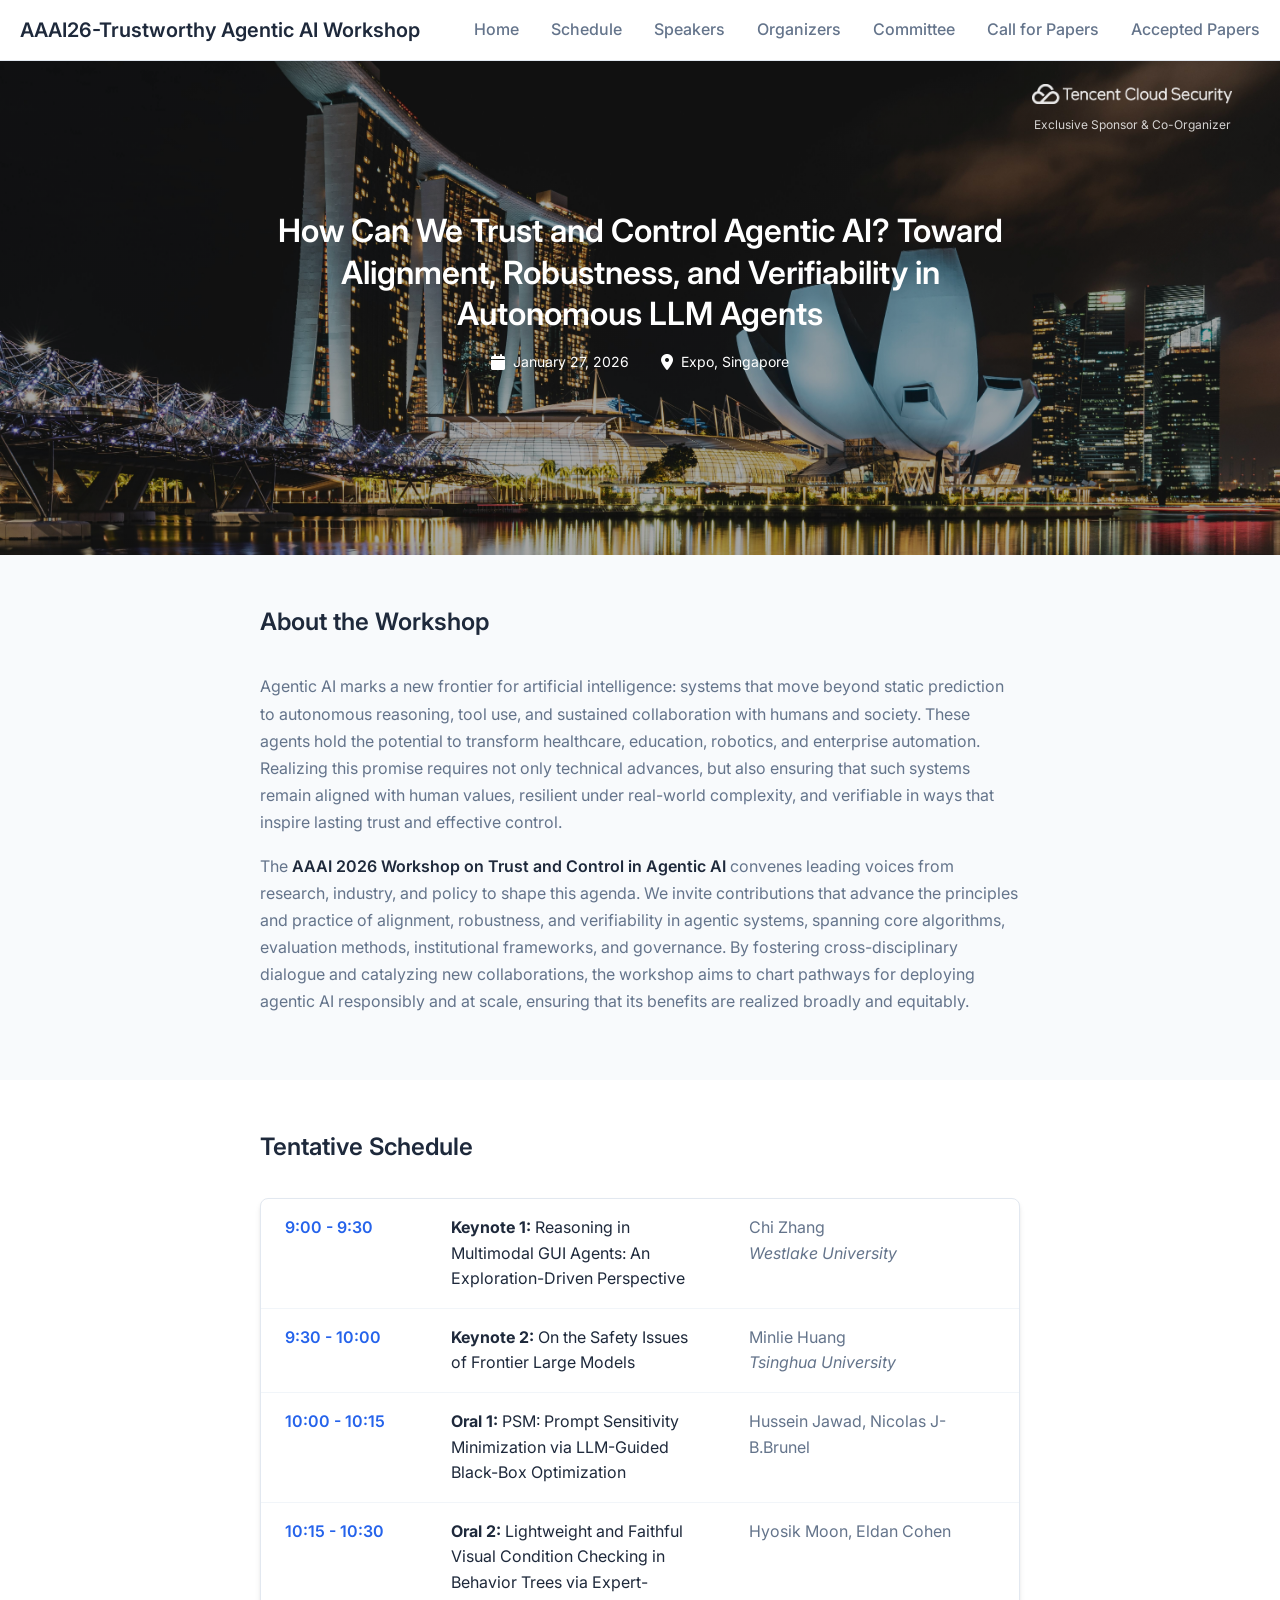
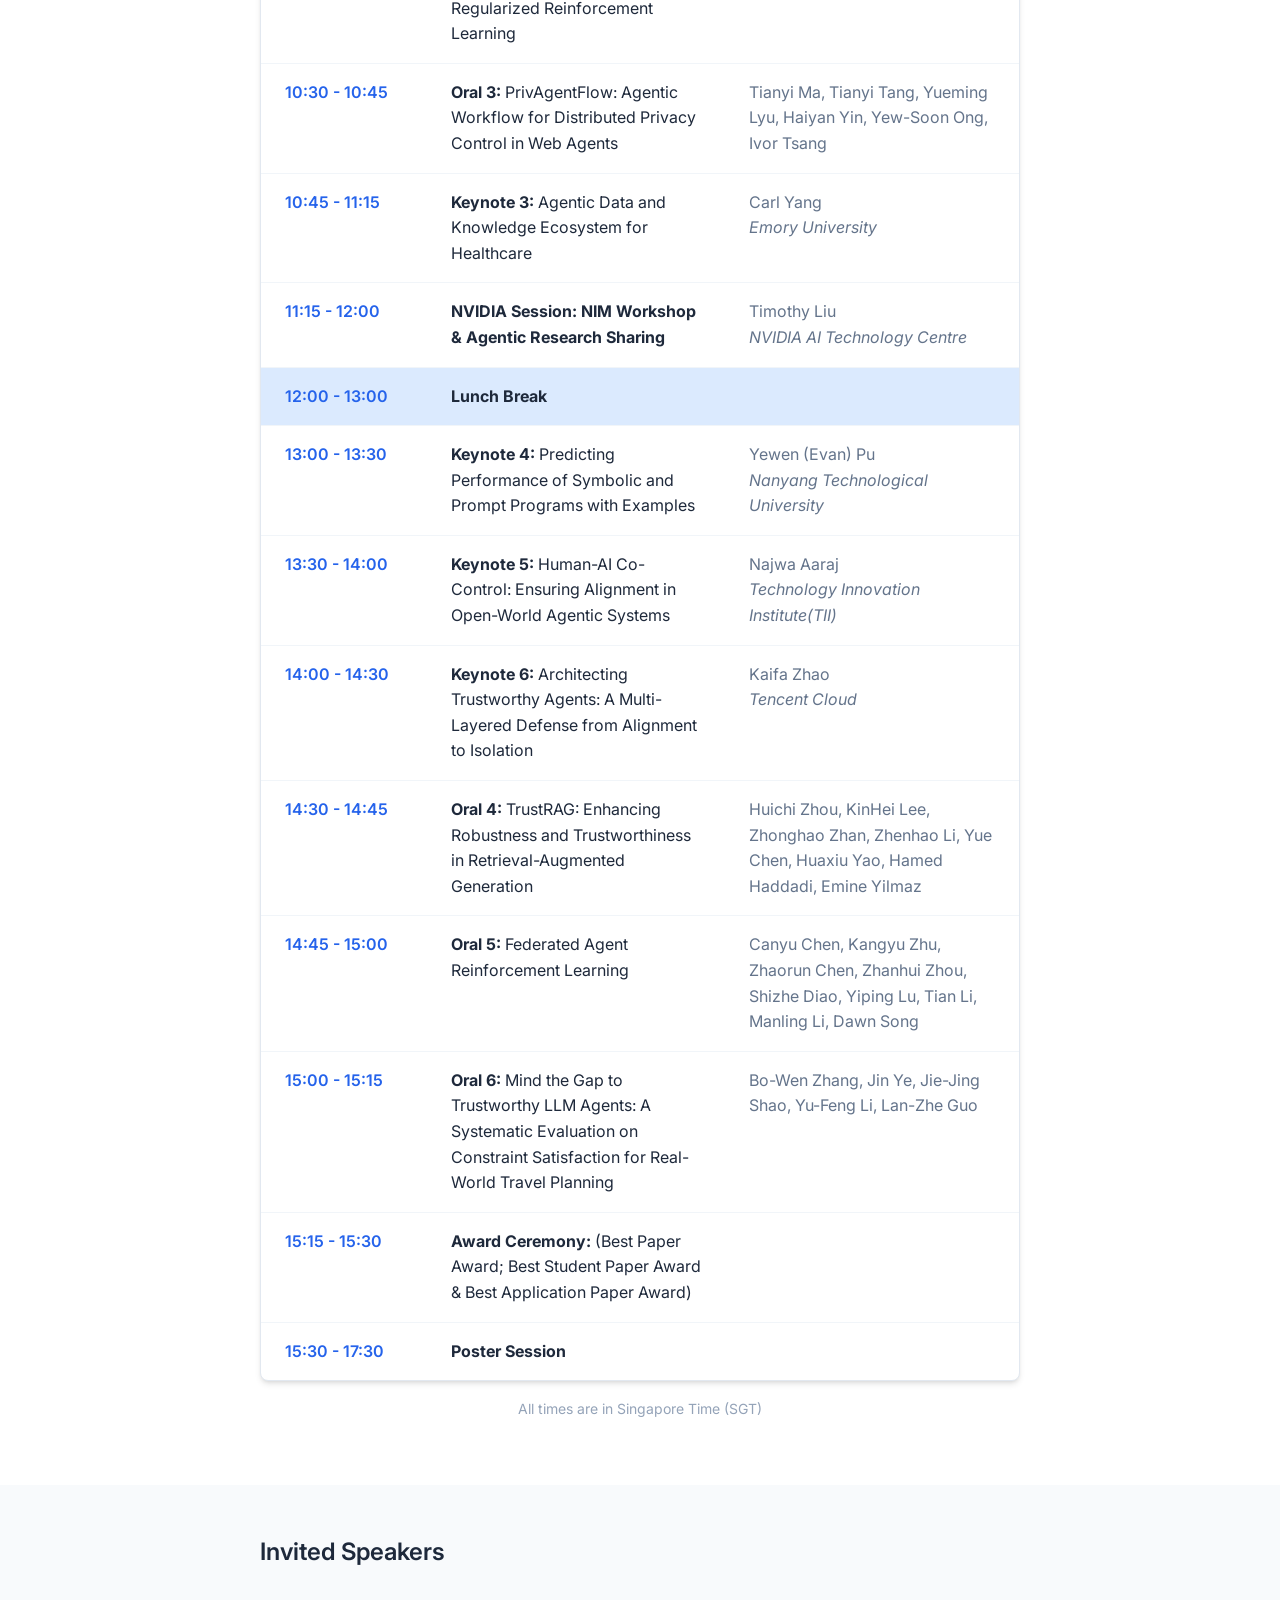
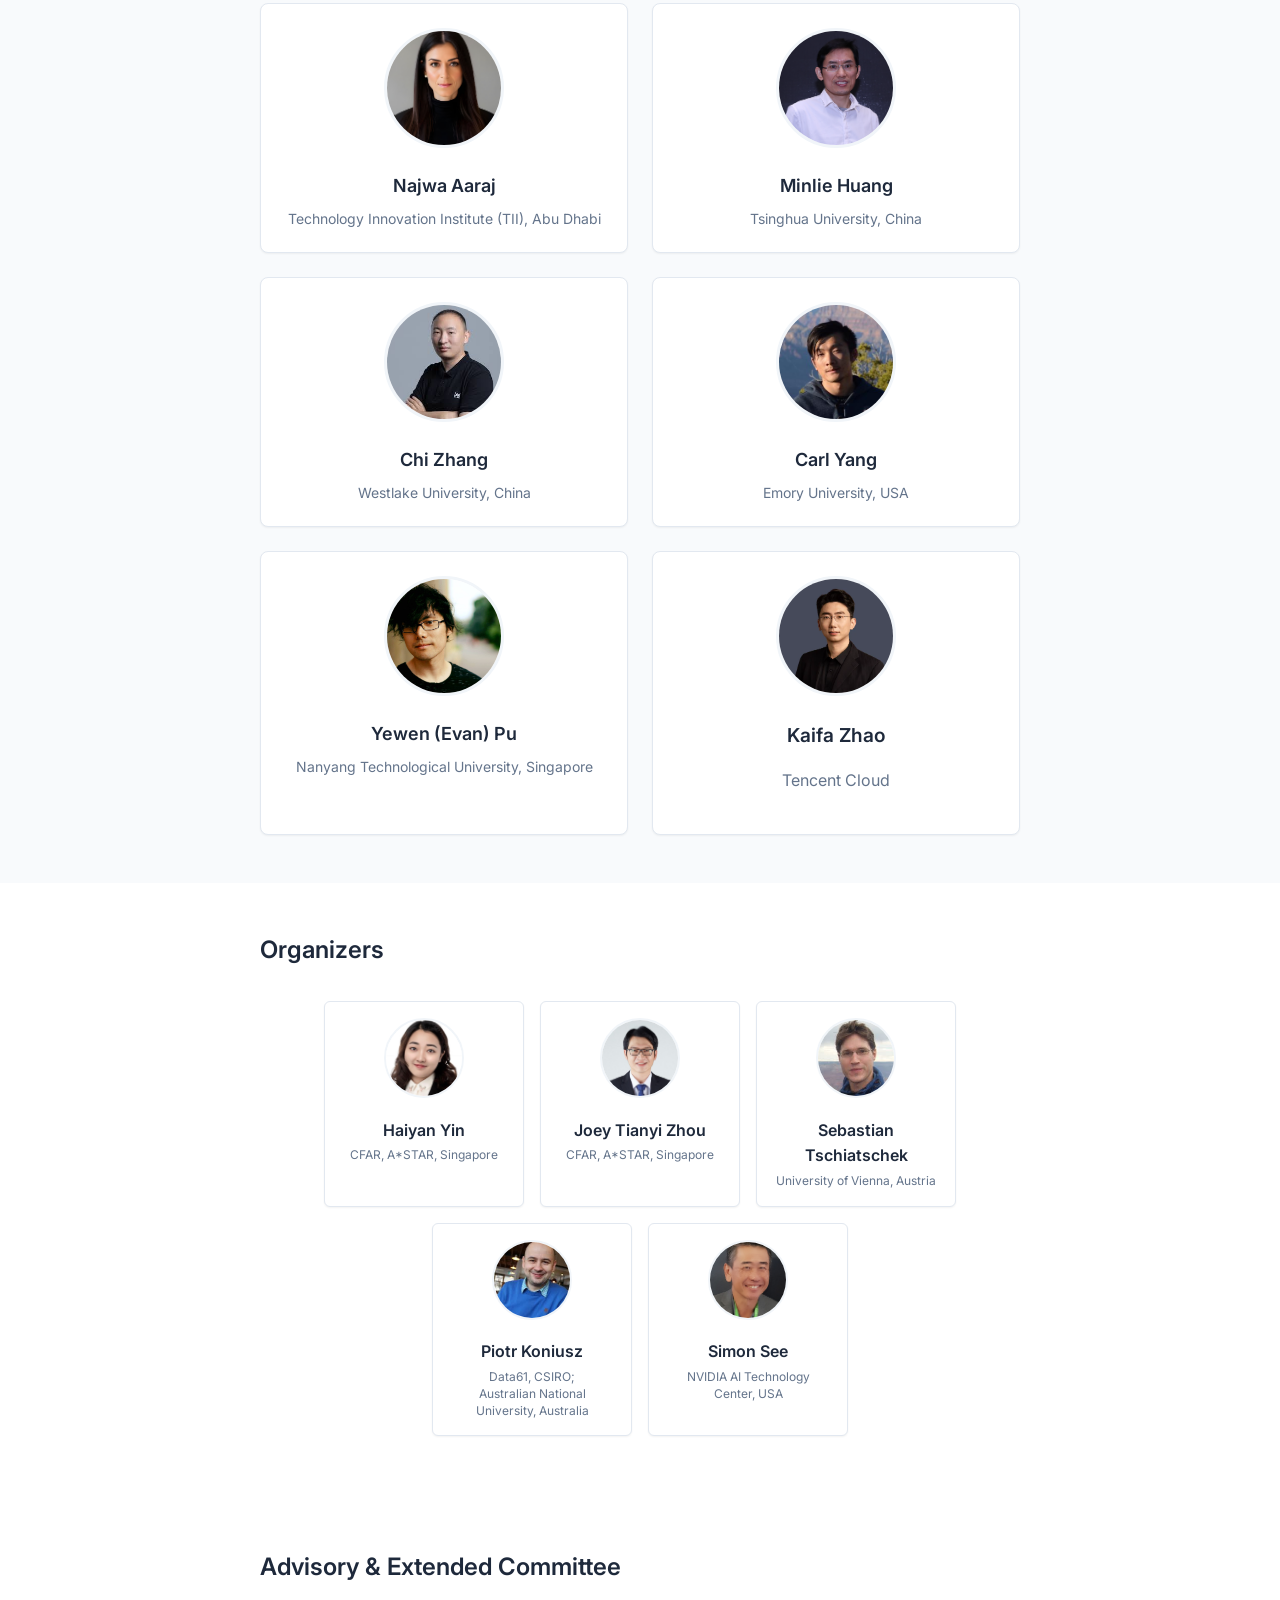
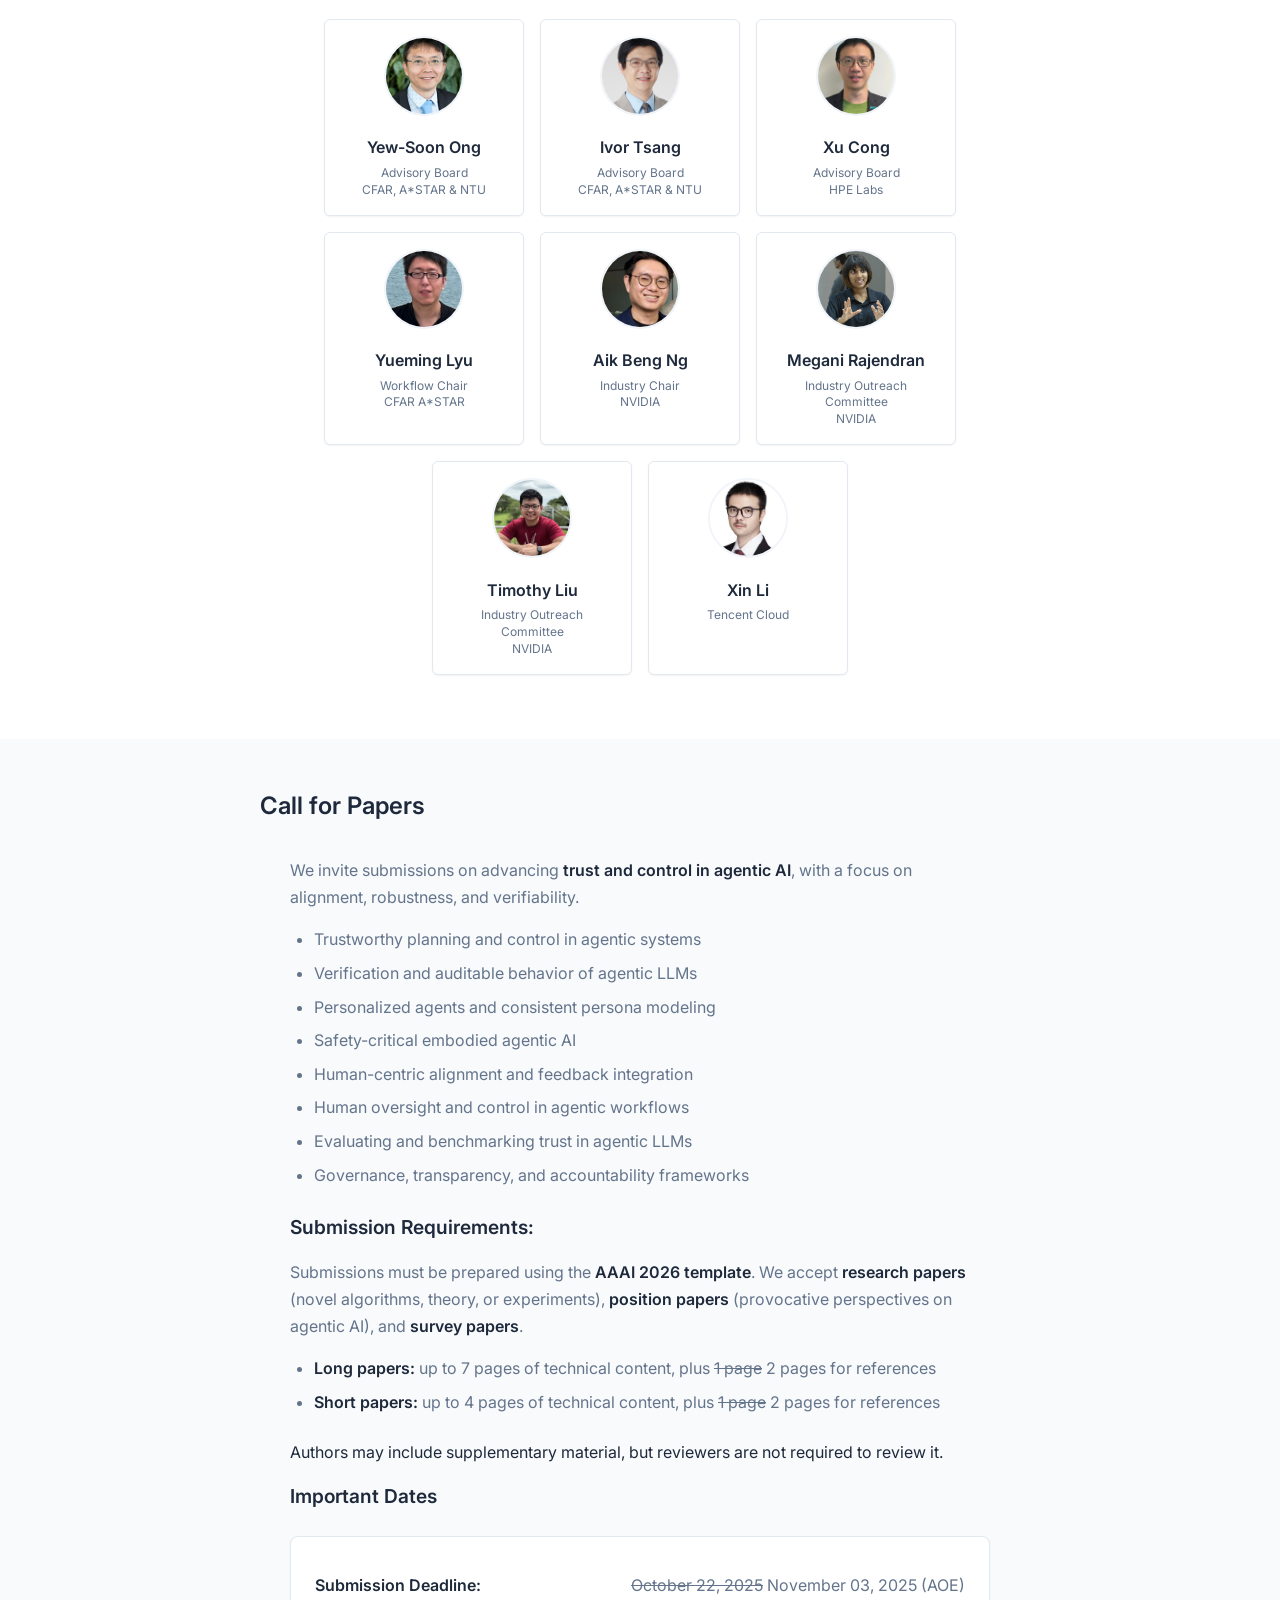
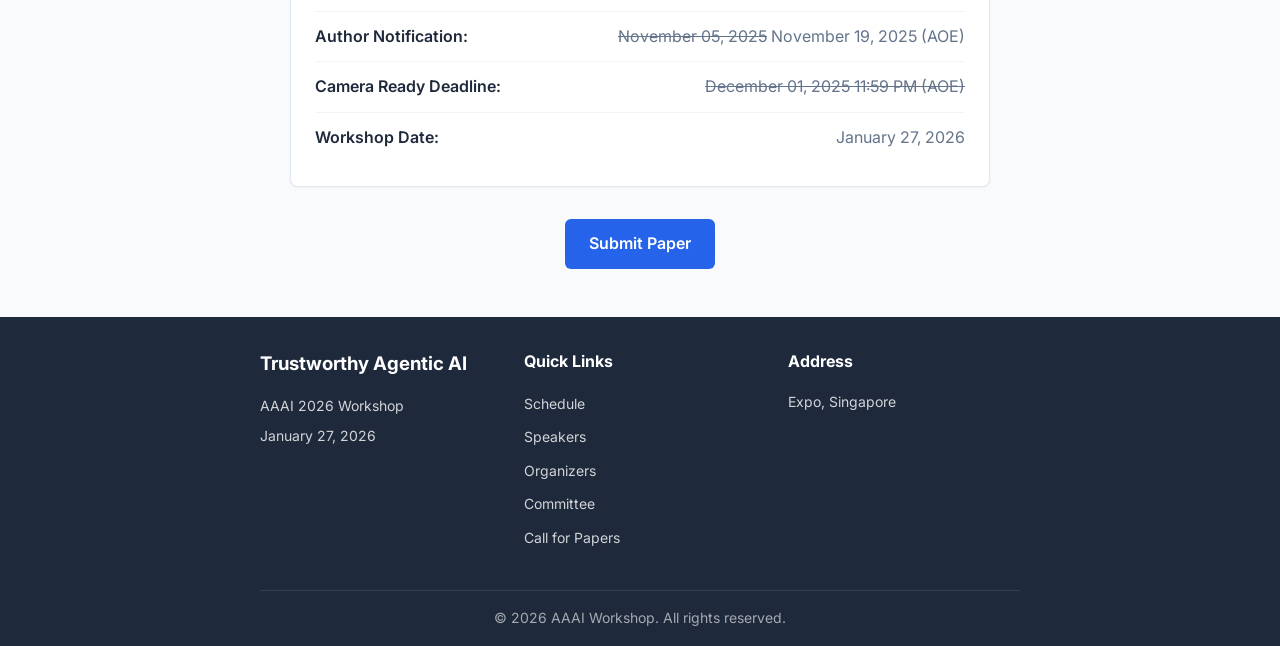
==== commit 5e2a5736: "Workshop1.24.6" ====
--- a/index.html
+++ b/index.html
@@ -95,7 +95,7 @@
         <!-- 日程安排 -->
         <section id="schedule" class="schedule">
             <div class="container">
-                <h2>Program Schedule</h2>
+                <h2>Tentative Schedule</h2>
                 <div class="schedule-info">
                     <!-- <p><strong>Location:</strong> West Meeting Room 301-305</p>
                     <p><strong>Capacity:</strong> 710 participants</p> -->
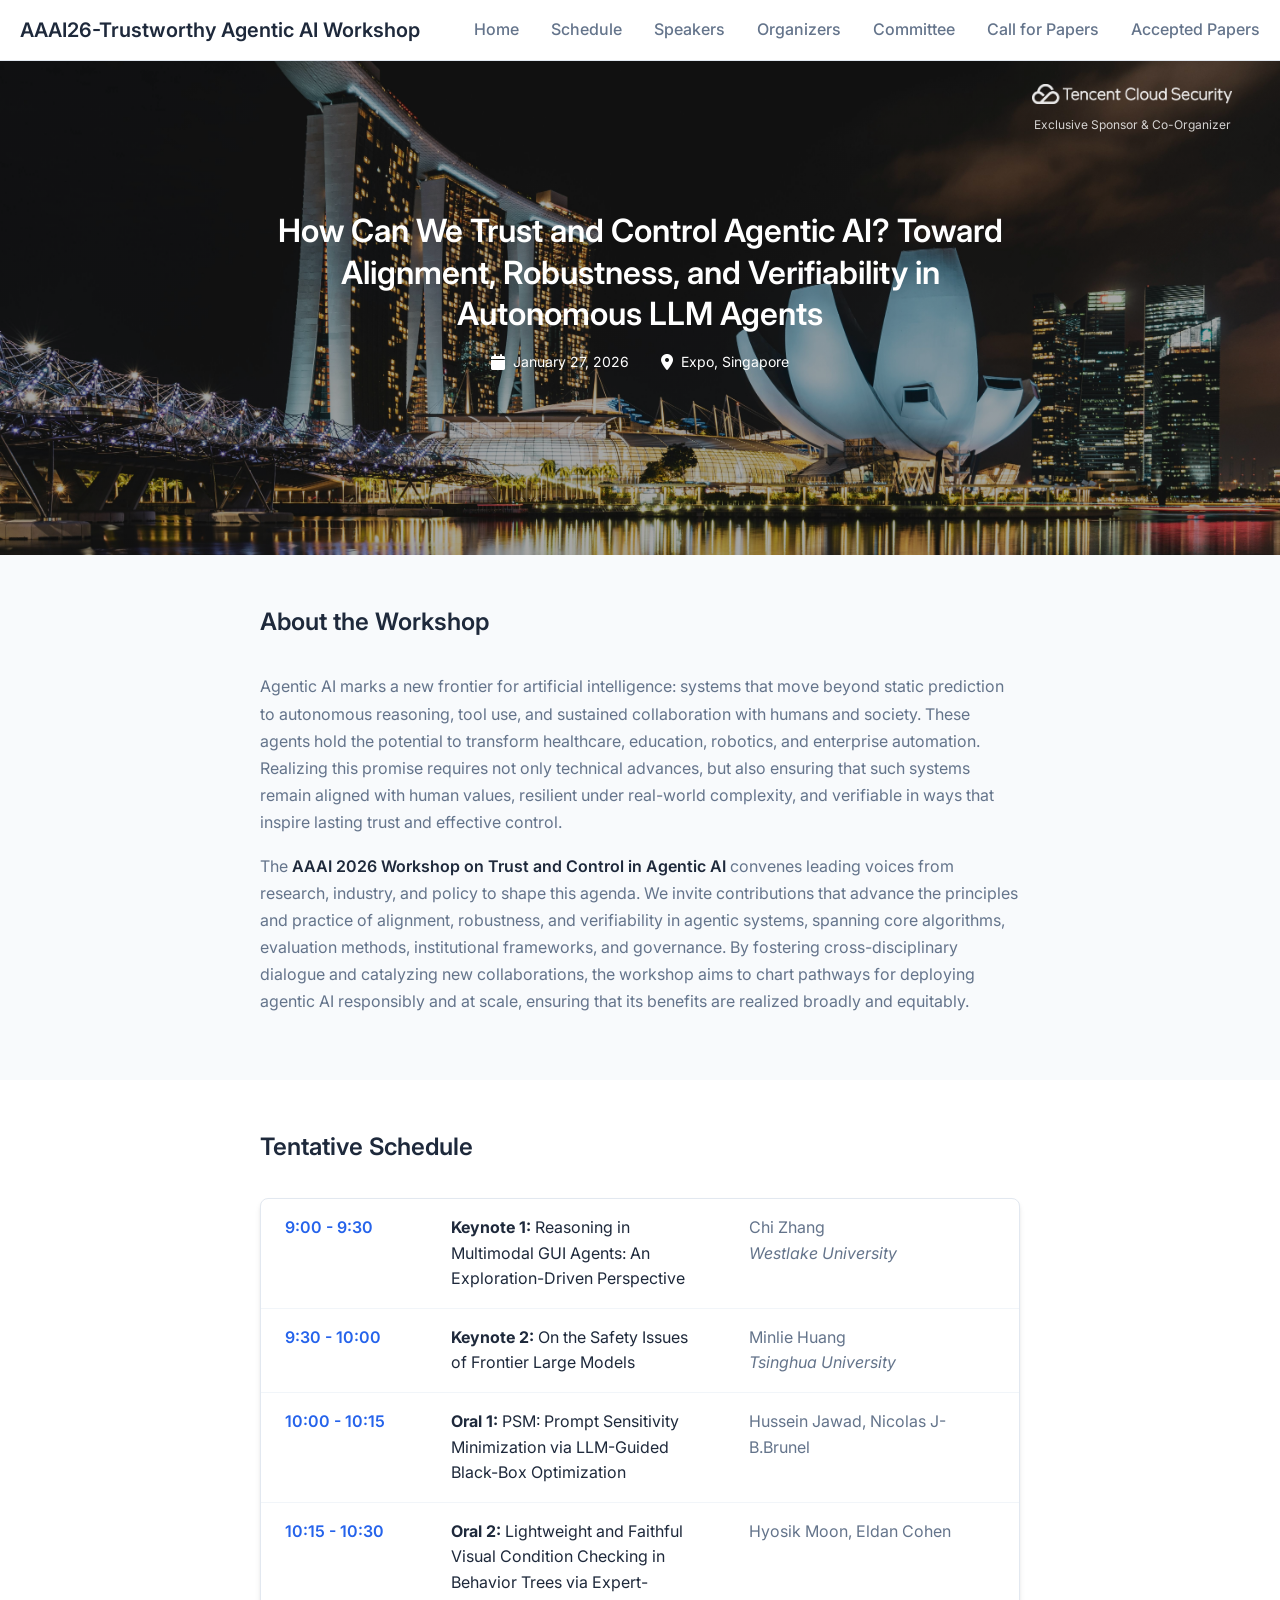
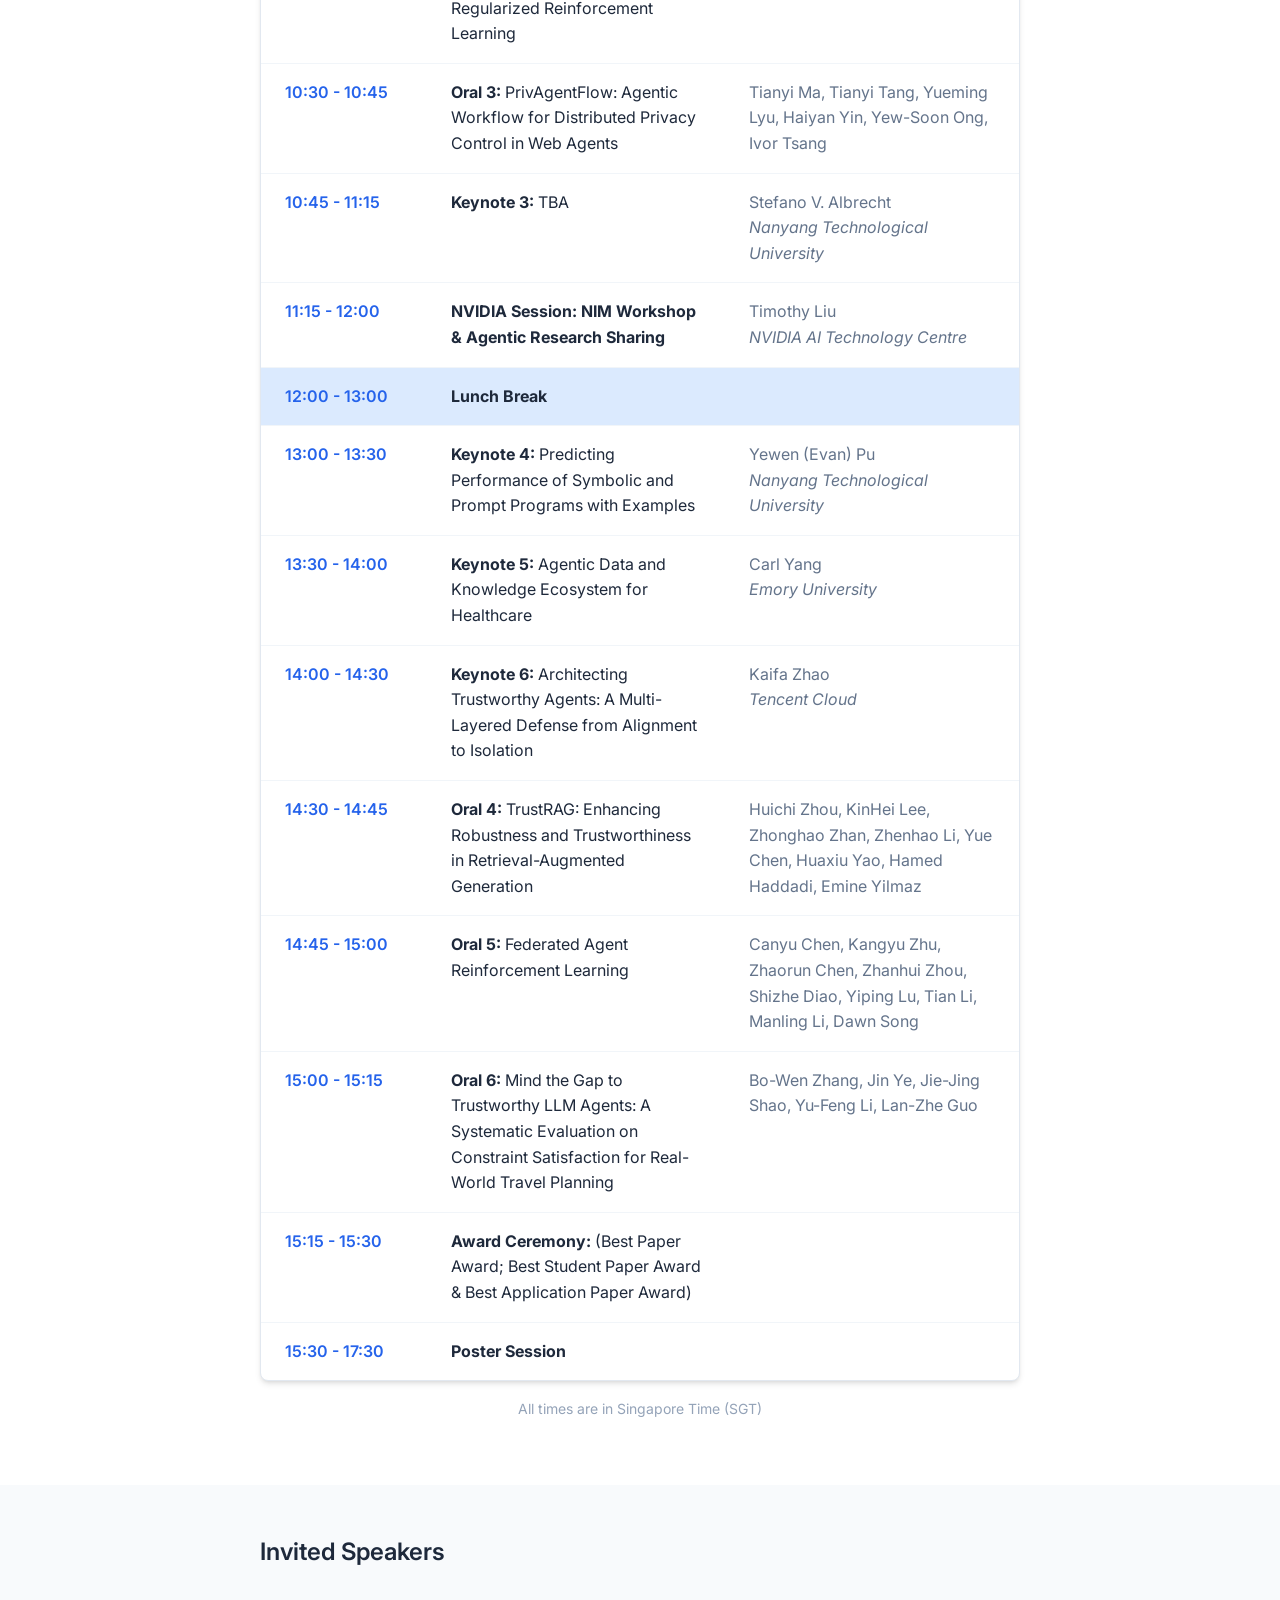
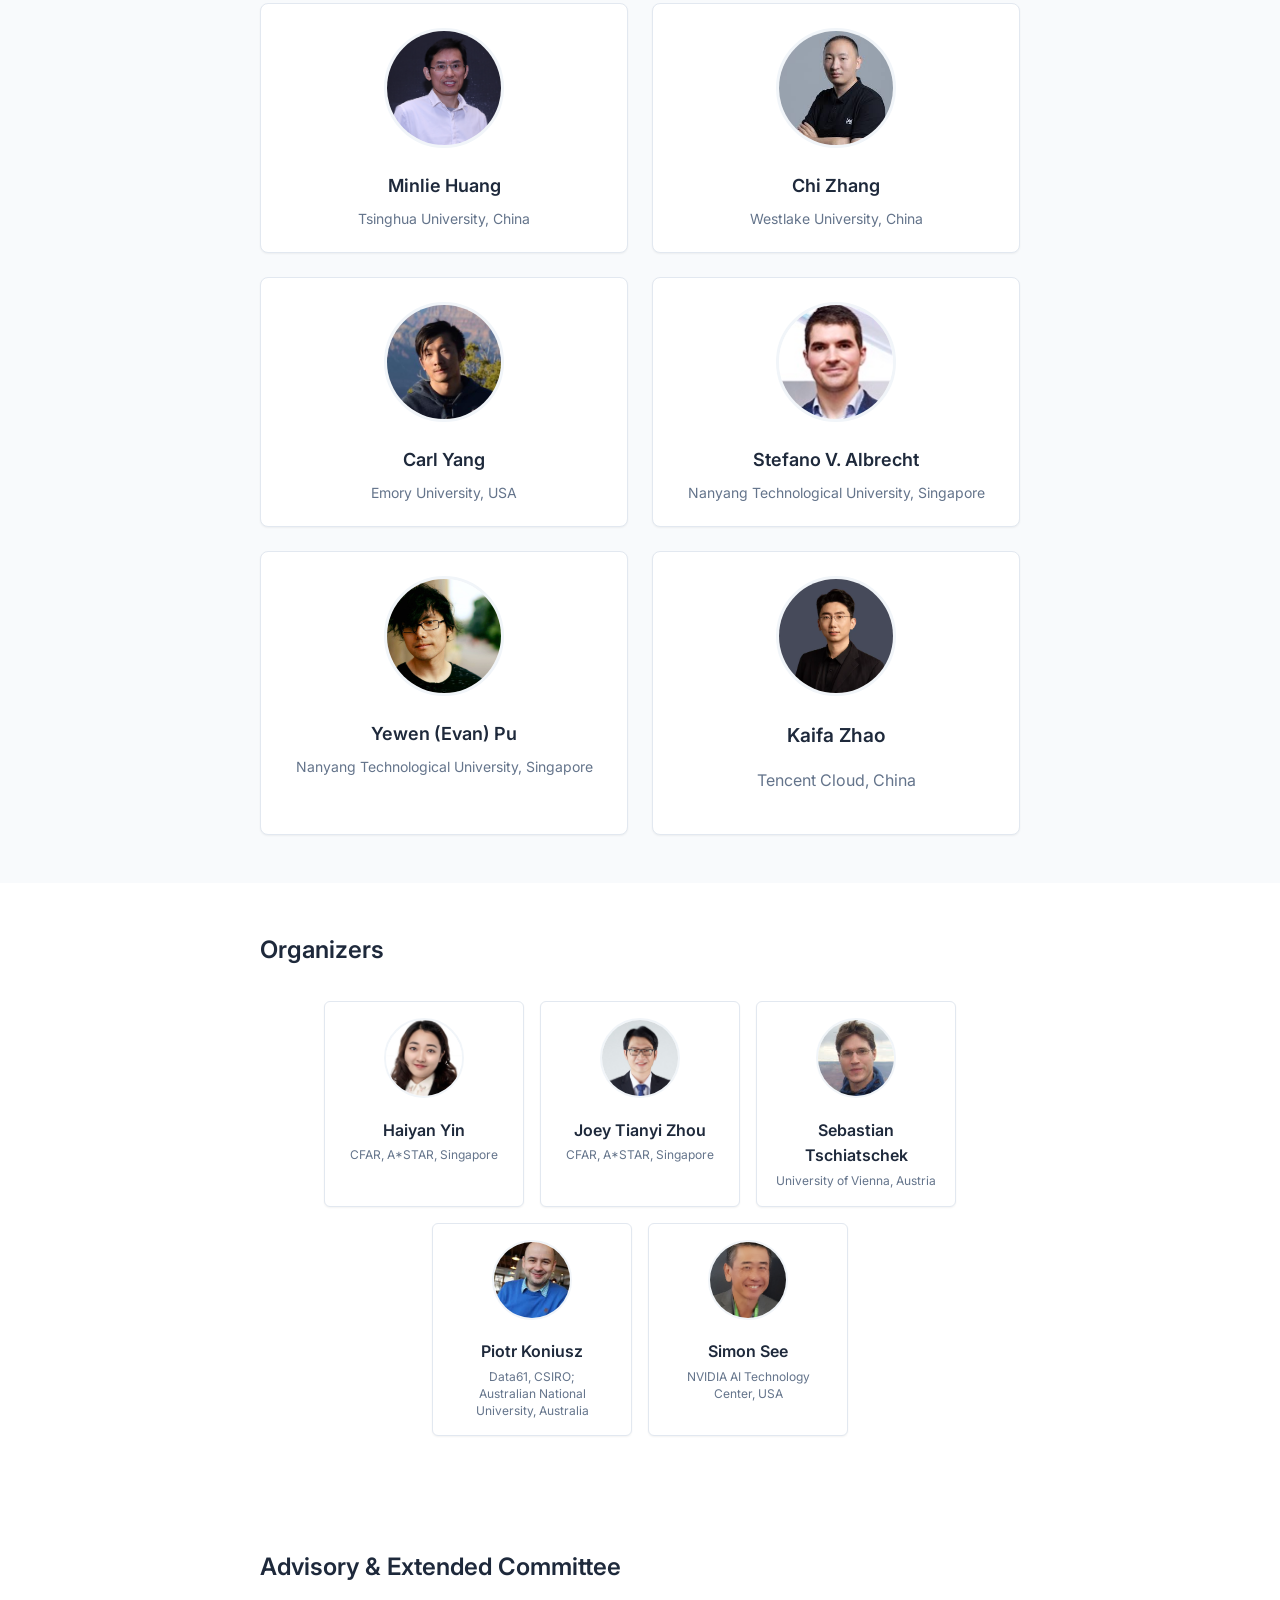
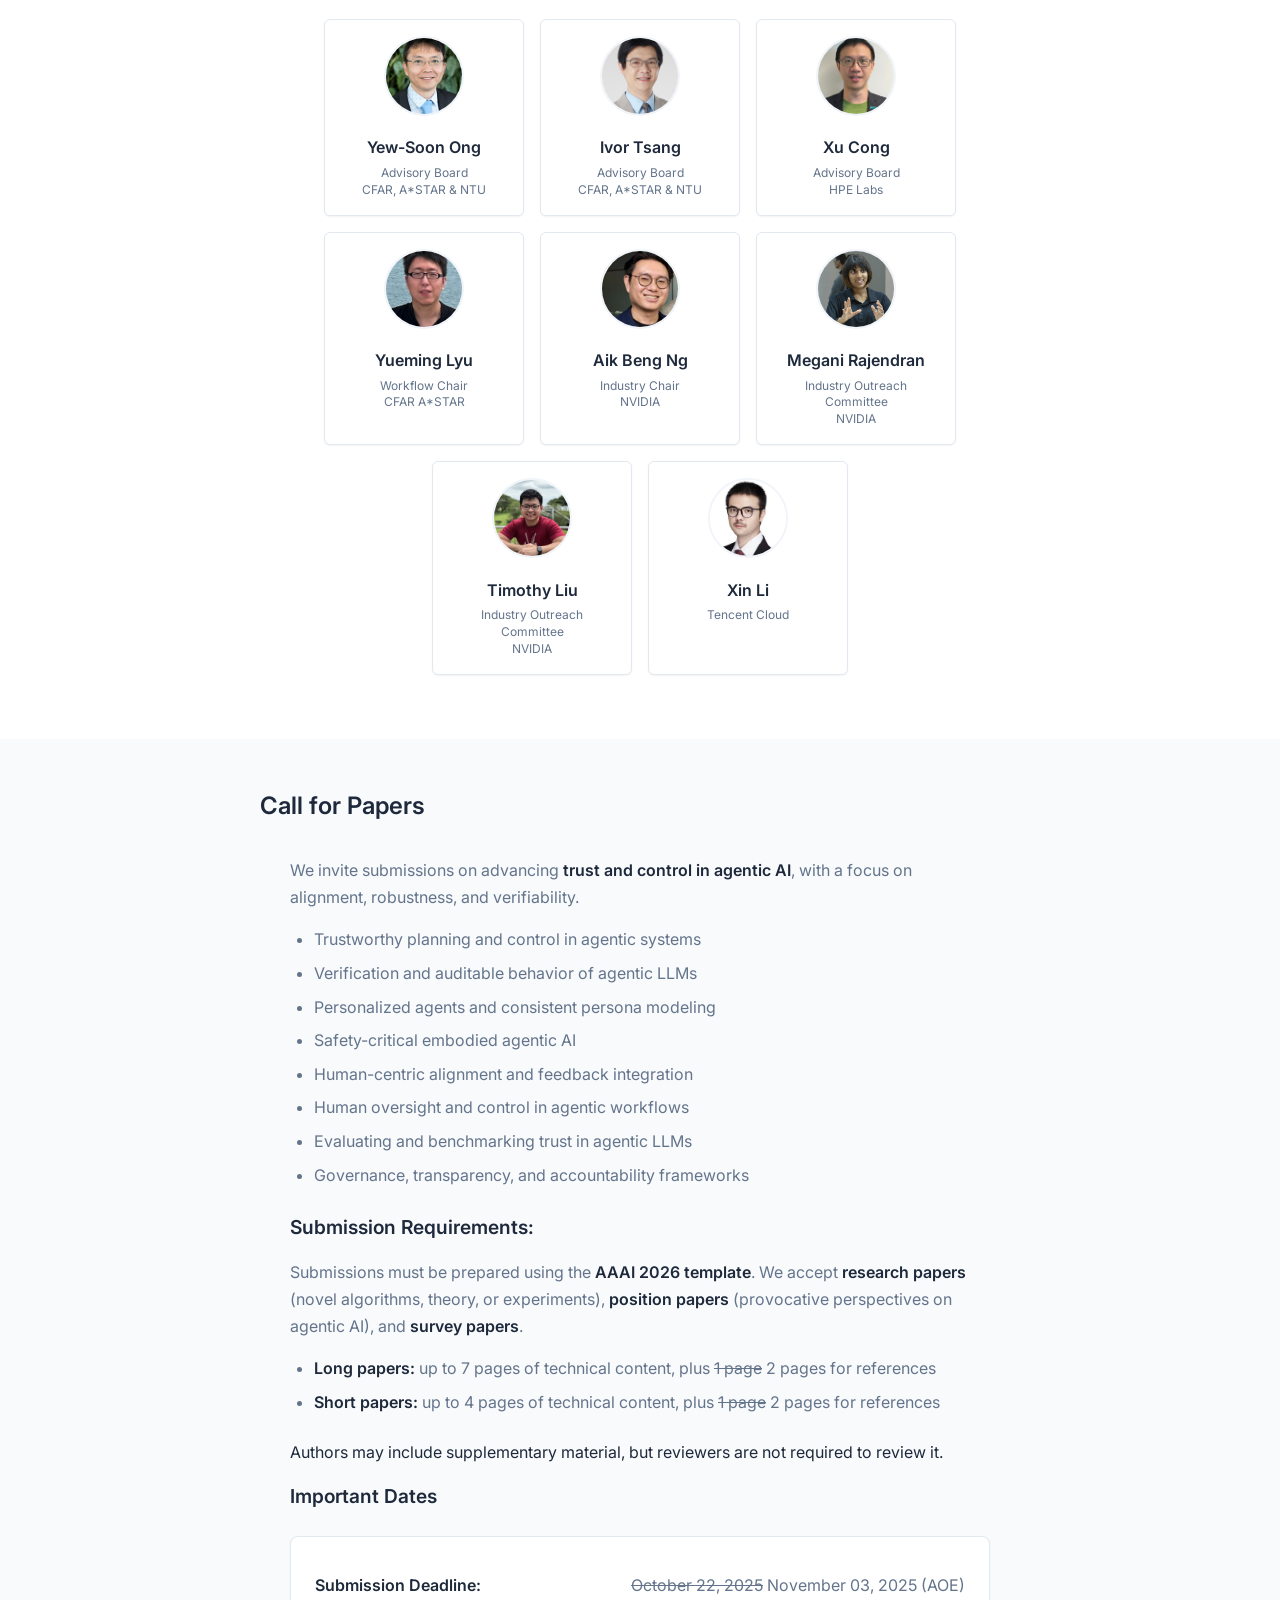
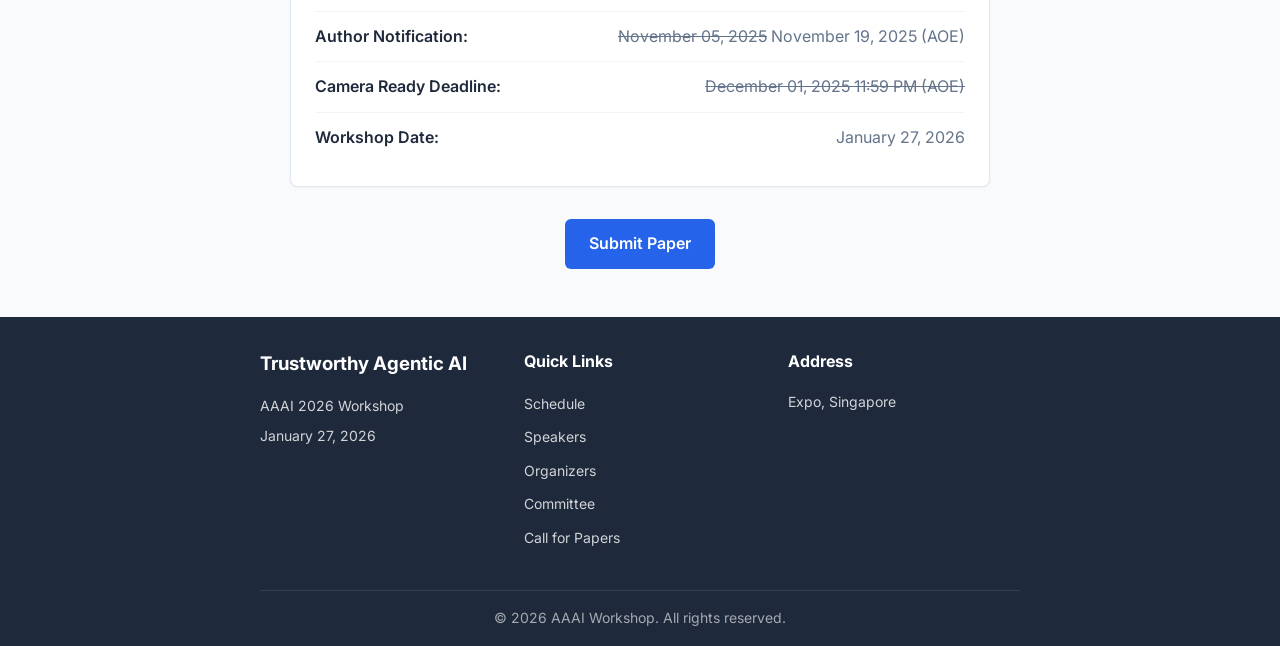
==== commit d56d0329: "Workshop1.24.7" ====
--- a/index.html
+++ b/index.html
@@ -130,8 +130,8 @@
                     </div>
                     <div class="schedule-row">
                         <div class="time">10:45 - 11:15</div>
-                        <div class="event"><b>Keynote 3:</b> Agentic Data and Knowledge Ecosystem for Healthcare</div>
-                        <div class="speaker">Carl Yang<br><i>Emory University</i></div>
+                        <div class="event"><b>Keynote 3:</b> TBA</div>
+                        <div class="speaker">Stefano V. Albrecht<br><i>Nanyang Technological University</i></div>
                     </div>
                     <div class="schedule-row">
                         <div class="time">11:15 - 12:00</div>
@@ -147,11 +147,16 @@
                         <div class="event"><b>Keynote 4:</b> Predicting Performance of Symbolic and Prompt Programs with Examples</div>
                         <div class="speaker">Yewen (Evan) Pu<br><i>Nanyang Technological University</i></div>
                     </div>
-                    <div class="schedule-row"> 
+                    <!-- <div class="schedule-row"> 
                         <div class="time">13:30 - 14:00</div>
                         <div class="event"><b>Keynote 5:</b> Human-AI Co-Control: Ensuring Alignment in Open-World Agentic Systems
                         </div>
                         <div class="speaker">Najwa Aaraj<br><i>Technology Innovation Institute(TII)</i></div>
+                    </div> -->
+                    <div class="schedule-row">
+                        <div class="time">13:30 - 14:00</div>
+                        <div class="event"><b>Keynote 5:</b> Agentic Data and Knowledge Ecosystem for Healthcare</div>
+                        <div class="speaker">Carl Yang<br><i>Emory University</i></div>
                     </div>
                     <div class="schedule-row"> 
                         <div class="time">14:00 - 14:30</div>
@@ -258,7 +263,7 @@
                 <h2>Invited Speakers</h2>
                 <div class="speakers-grid">
 
-                    <a href="https://scholar.google.com/citations?user=WScErbIAAAAJ&hl=en" class="speaker-card" target="_blank">
+                    <!-- <a href="https://scholar.google.com/citations?user=WScErbIAAAAJ&hl=en" class="speaker-card" target="_blank">
                         <div class="speaker-photo">
                             <img src="images/Aaraj.png" alt="Najwa Aaraj" />
                         </div>
@@ -266,7 +271,7 @@
                             <h3>Najwa Aaraj</h3>
                             <p>Technology Innovation Institute (TII), Abu Dhabi</p>
                         </div>
-                    </a>
+                    </a> -->
                     
                     <a href="https://coai.cs.tsinghua.edu.cn/hml" class="speaker-card" target="_blank">
                         <div class="speaker-photo">
@@ -306,7 +311,7 @@
                             <h3>Matthew E. Taylor</h3>
                             <p>University of Alberta, Canada</p>
                         </div>
-                    </a>
+                    </a>-->
                     
                     <a href="https://scholar.google.com/citations?hl=en&user=ceSFqCcAAAAJ" class="speaker-card" target="_blank">
                         <div class="speaker-photo">
@@ -314,9 +319,9 @@
                         </div>
                         <div class="speaker-info">
                             <h3>Stefano V. Albrecht</h3>
-                            <p> DeepFlow, London</p>
-                        </div>
-                    </a> -->
+                            <p> Nanyang Technological University, Singapore</p>
+                        </div>
+                    </a> 
                     
                     <a href="https://evanthebouncy.github.io/" class="speaker-card" target="_blank">
                         <div class="speaker-photo">
@@ -333,7 +338,7 @@
                         </div>
                         <h3>Kaifa Zhao</h3>
                         <!-- <p>Industry Outreach Committee</p> -->
-                        <p>Tencent Cloud</p>
+                        <p>Tencent Cloud, China</p>
                     </a>
 
                     
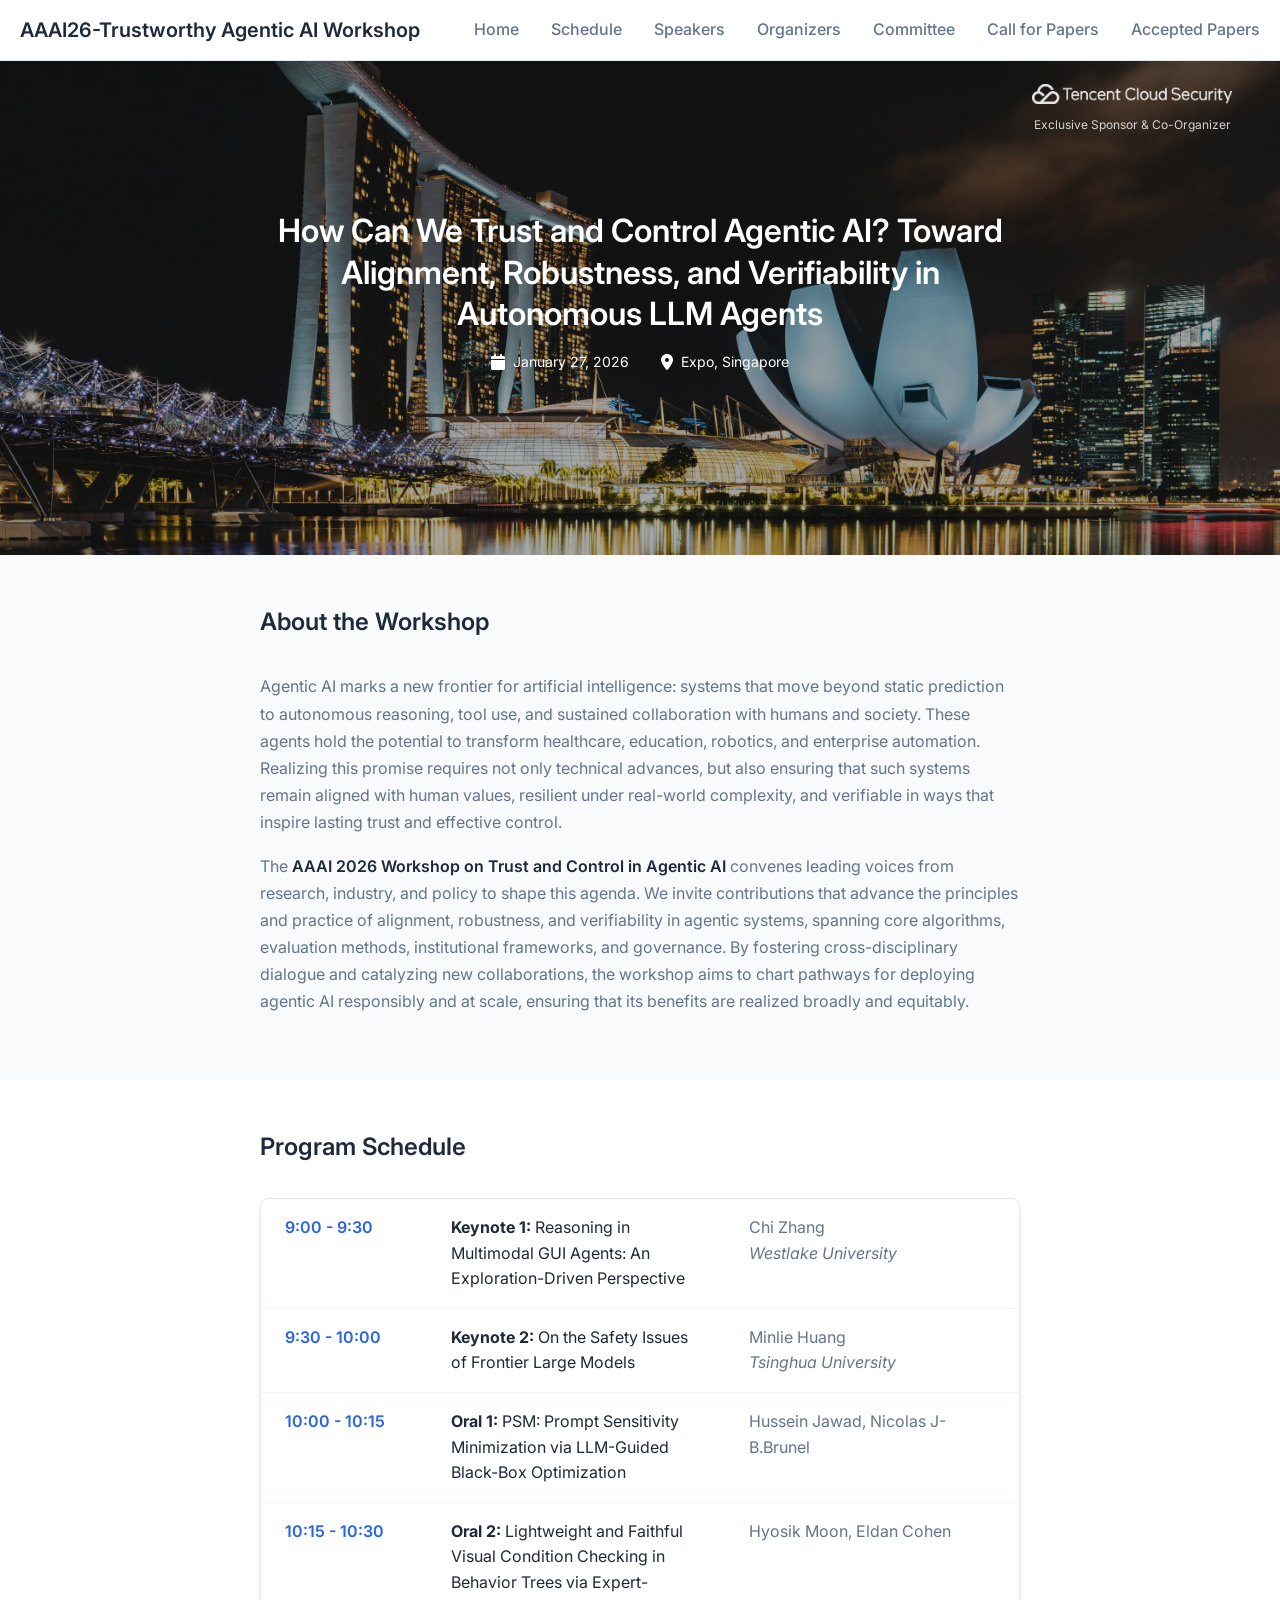
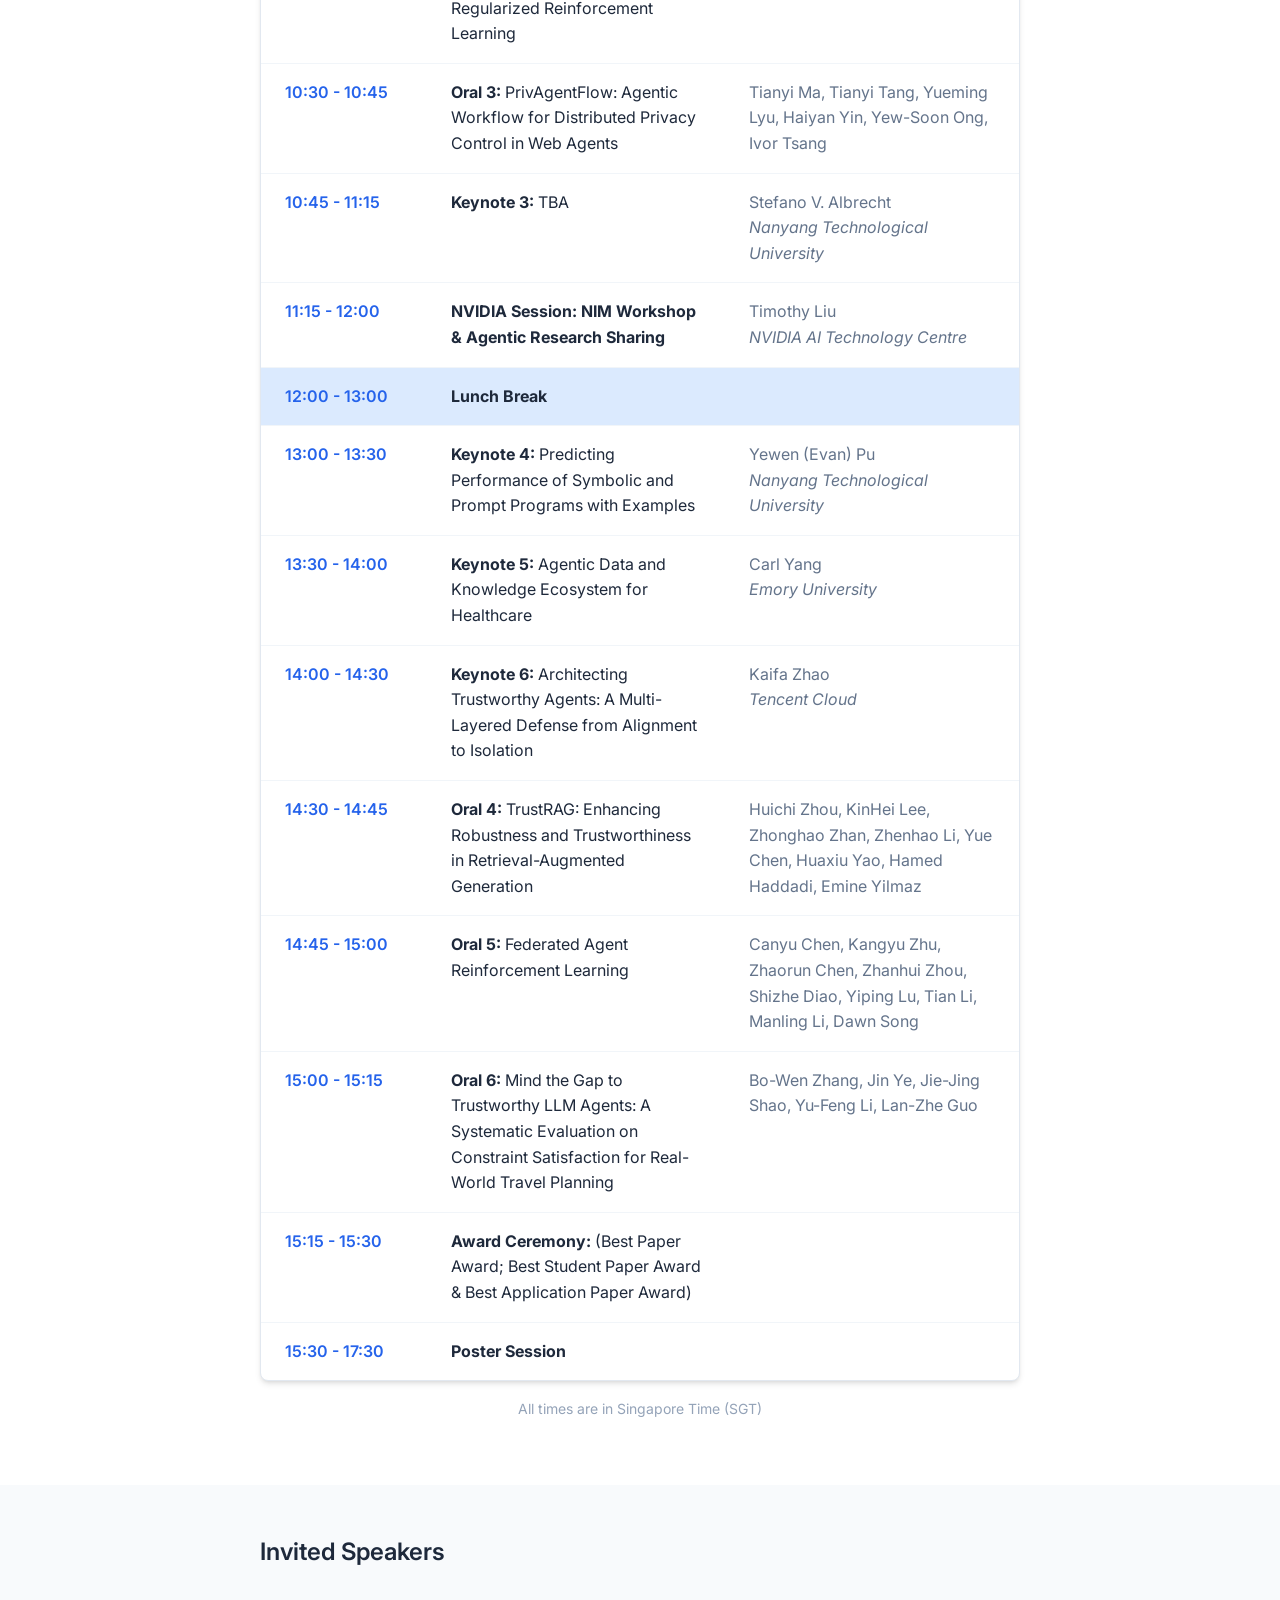
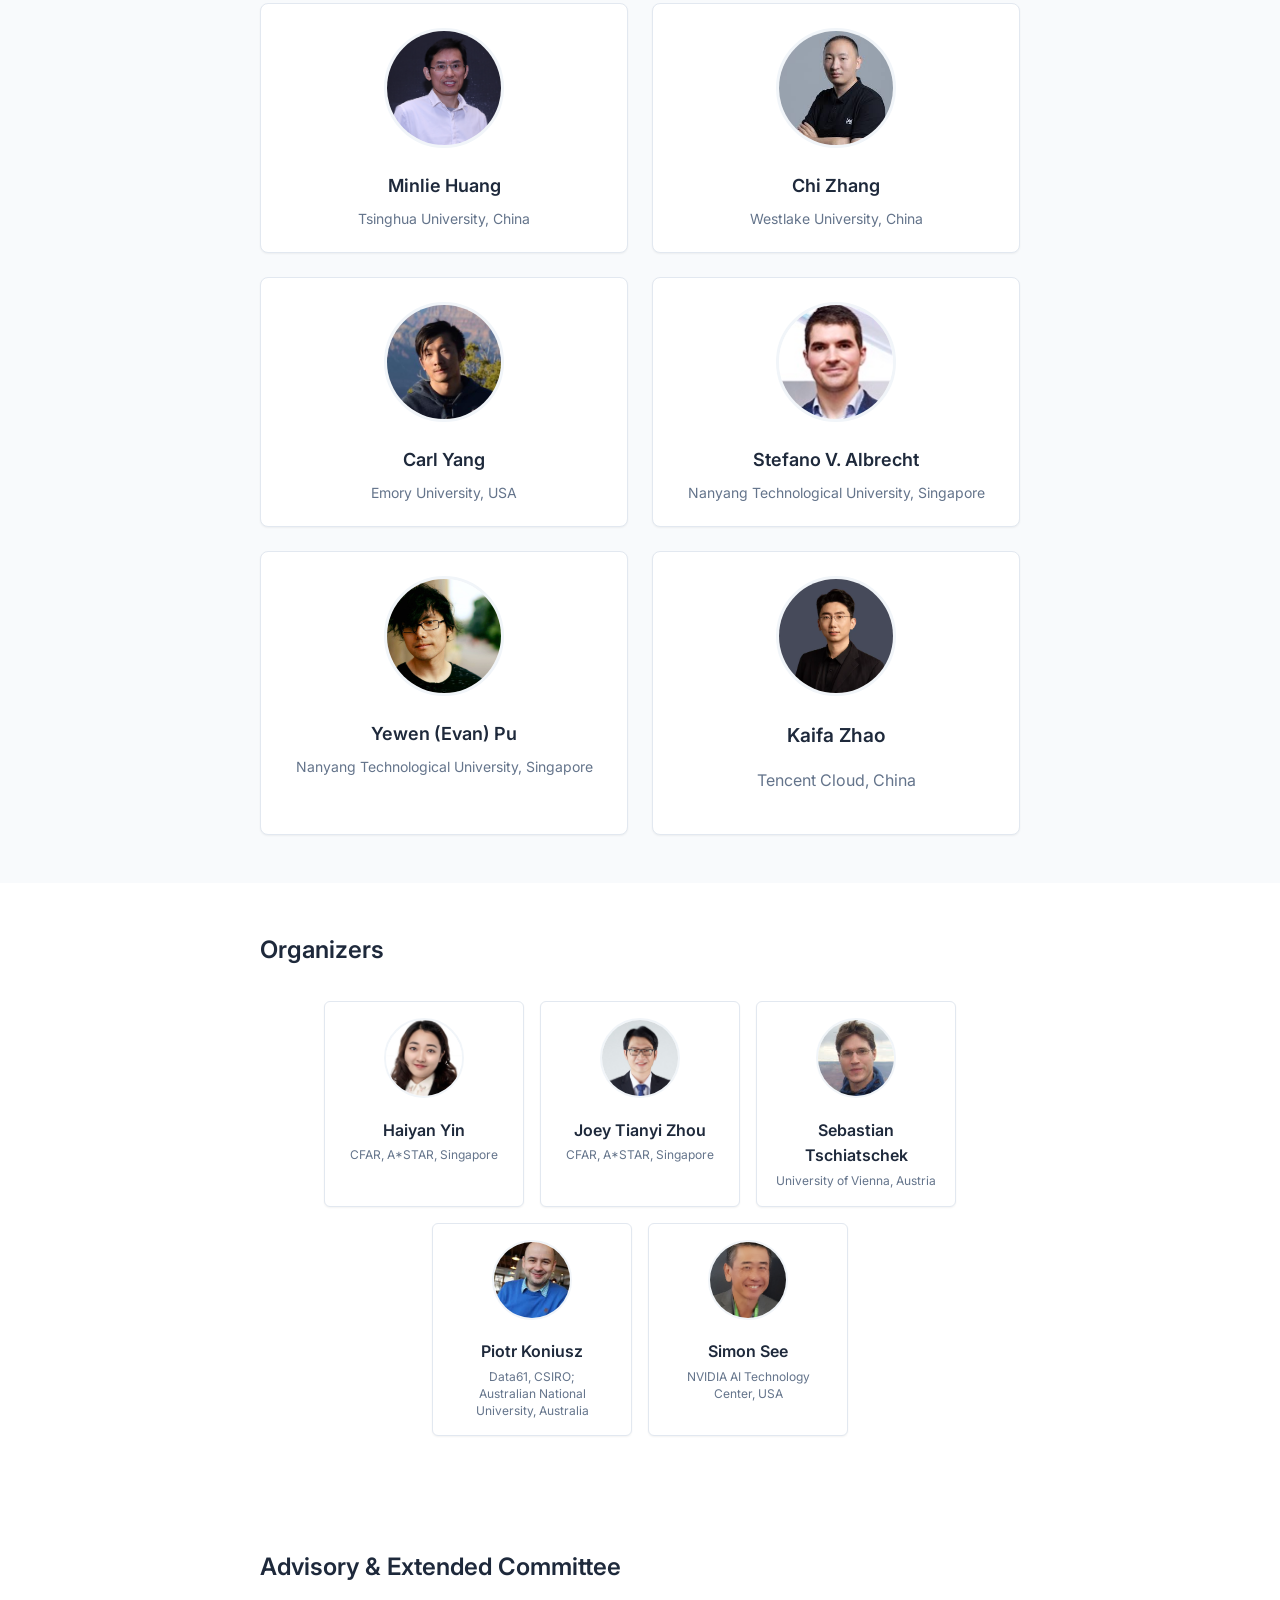
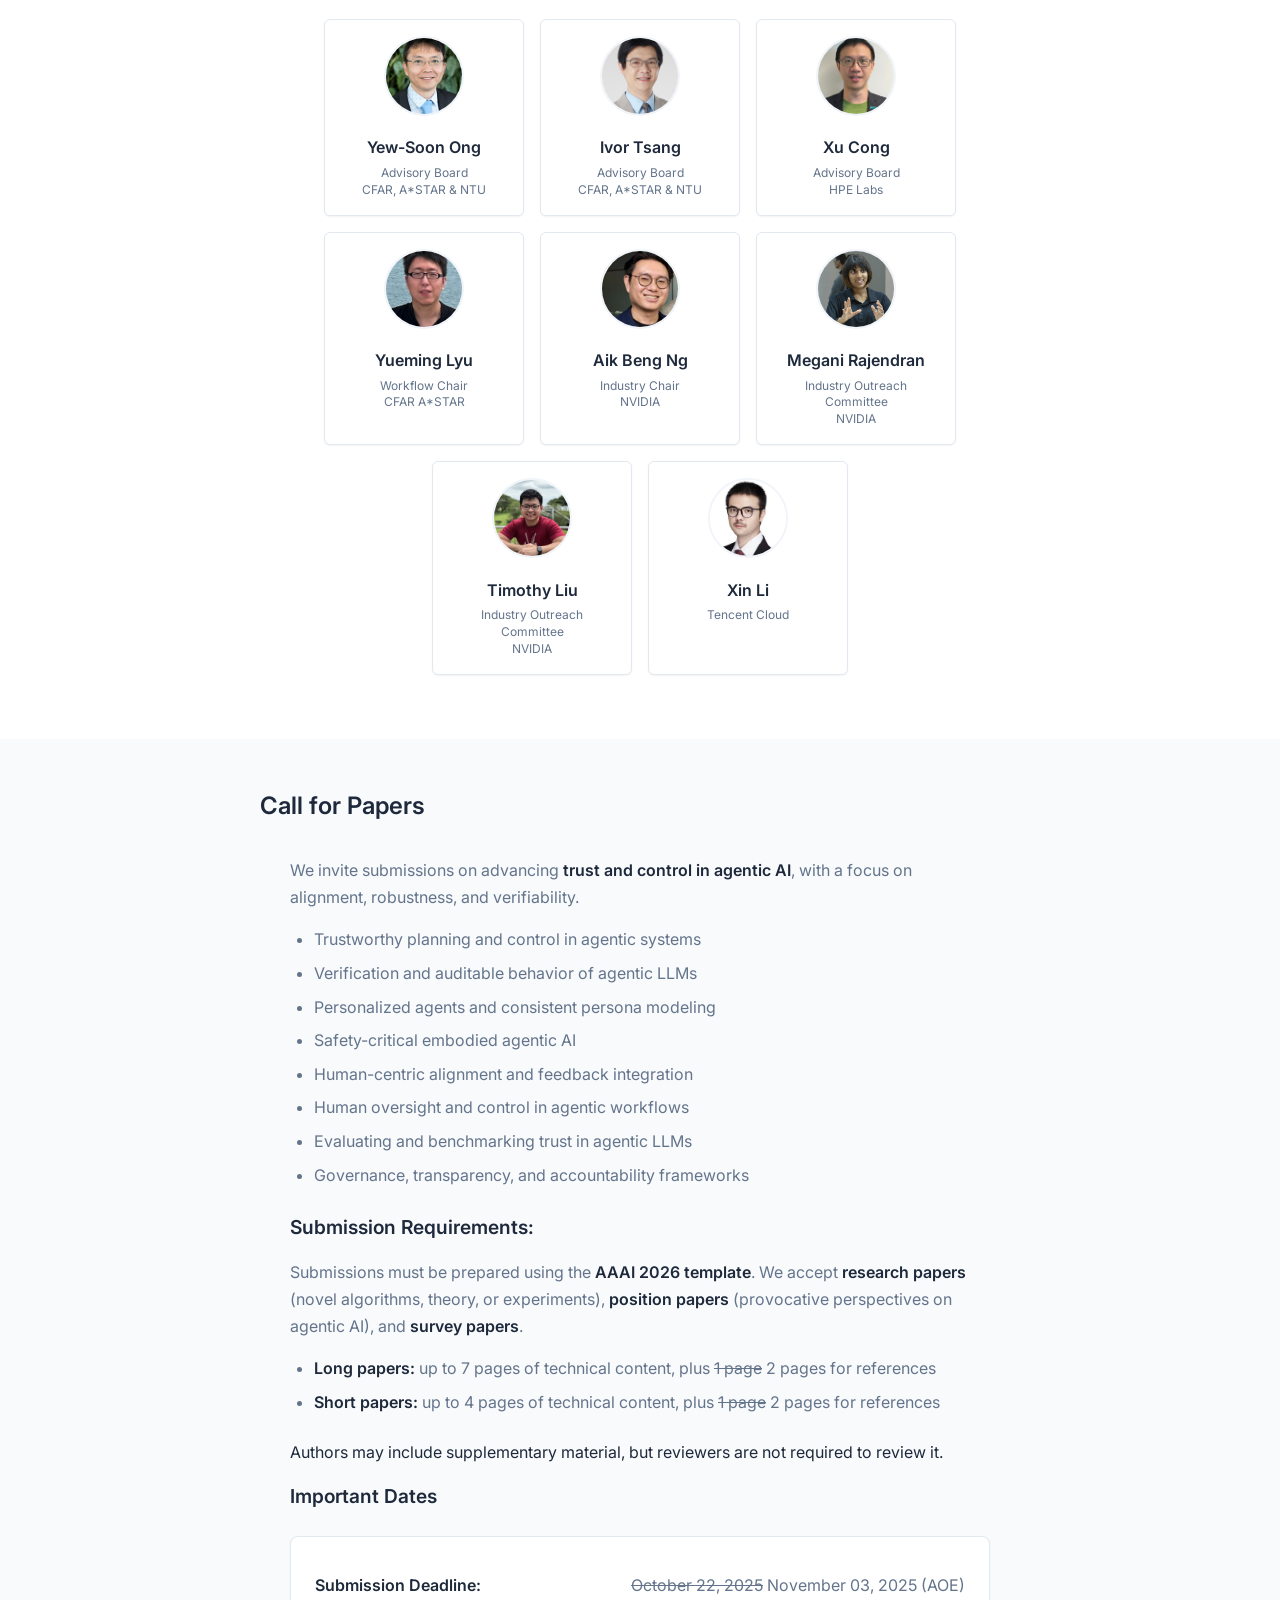
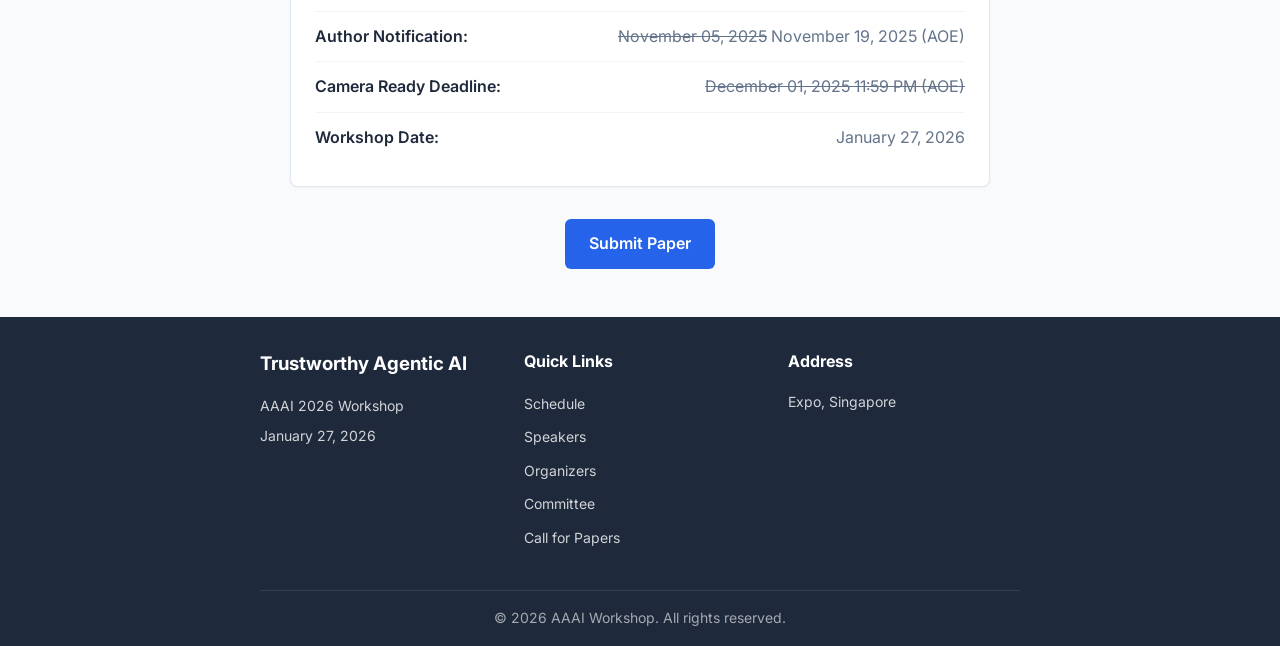
==== commit 7fd802f1: "Workshop1.24.10" ====
--- a/index.html
+++ b/index.html
@@ -95,7 +95,7 @@
         <!-- 日程安排 -->
         <section id="schedule" class="schedule">
             <div class="container">
-                <h2>Tentative Schedule</h2>
+                <h2>Program Schedule</h2>
                 <div class="schedule-info">
                     <!-- <p><strong>Location:</strong> West Meeting Room 301-305</p>
                     <p><strong>Capacity:</strong> 710 participants</p> -->
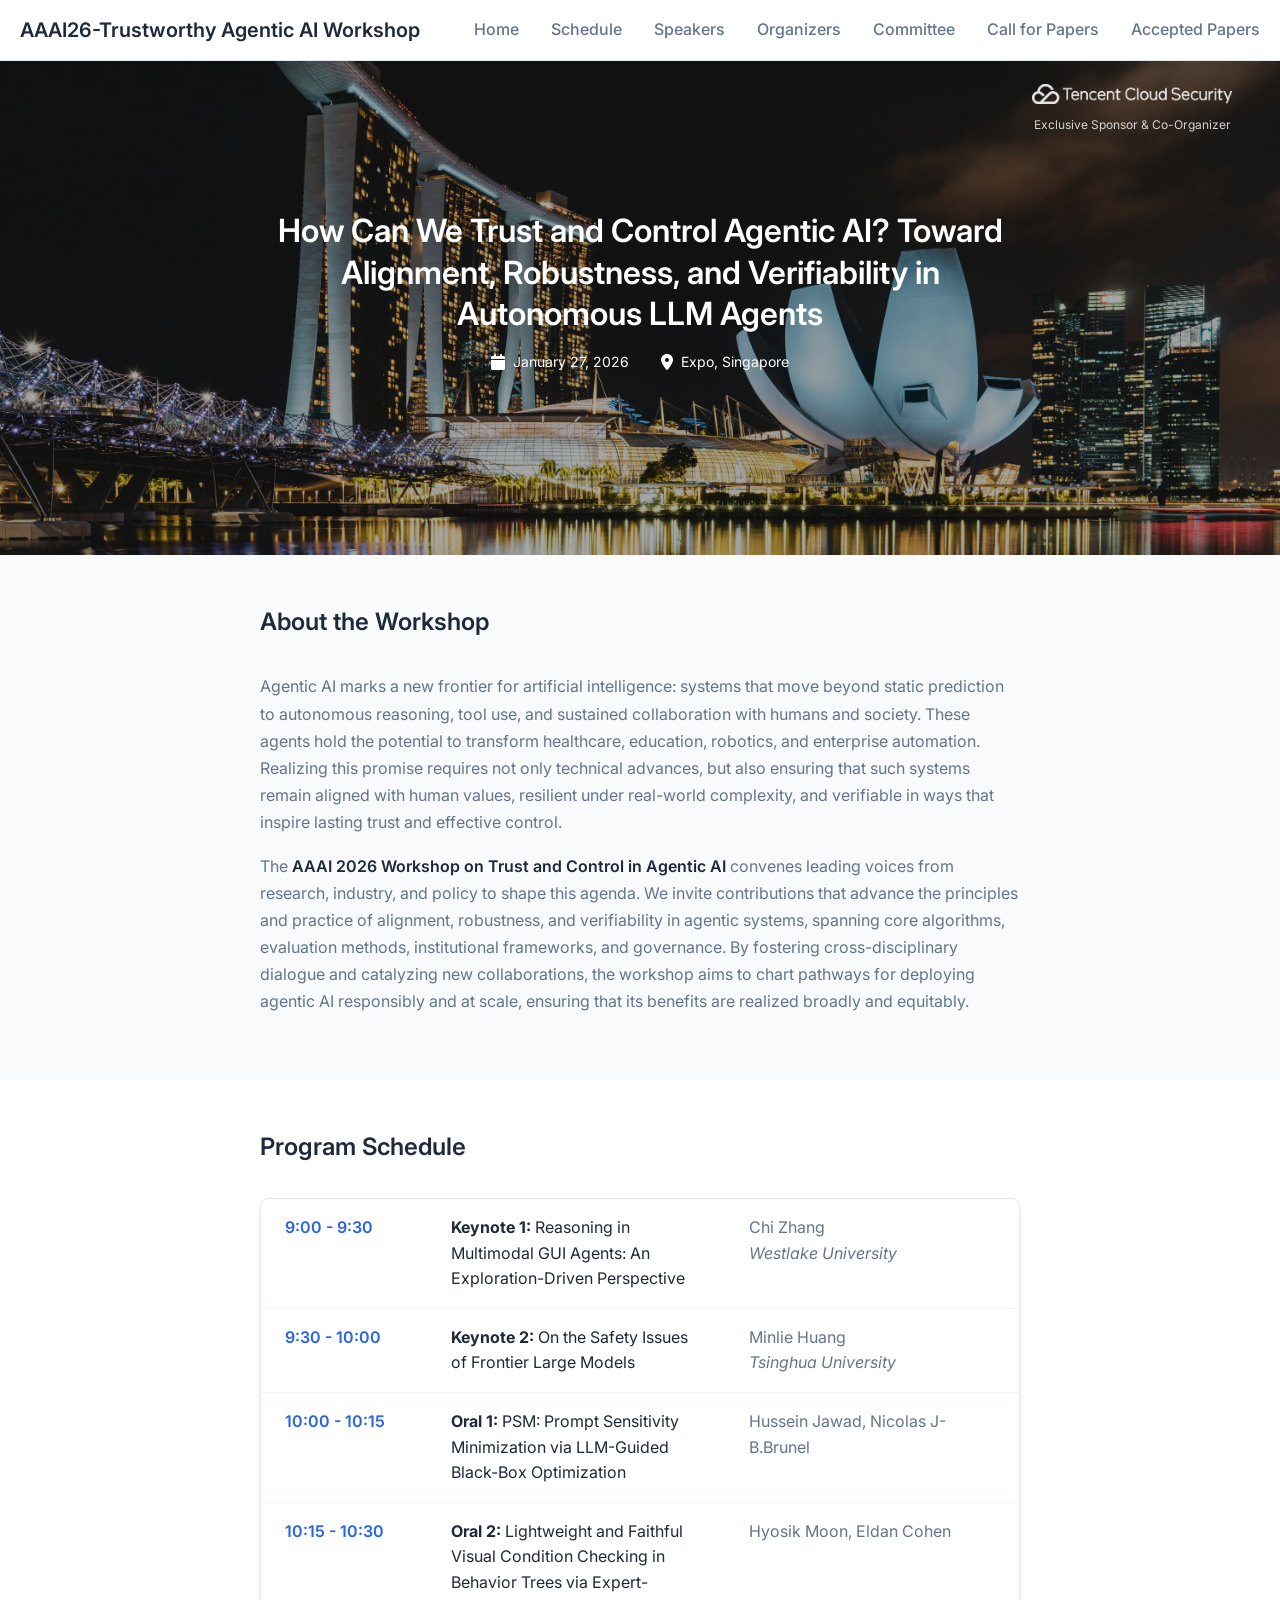
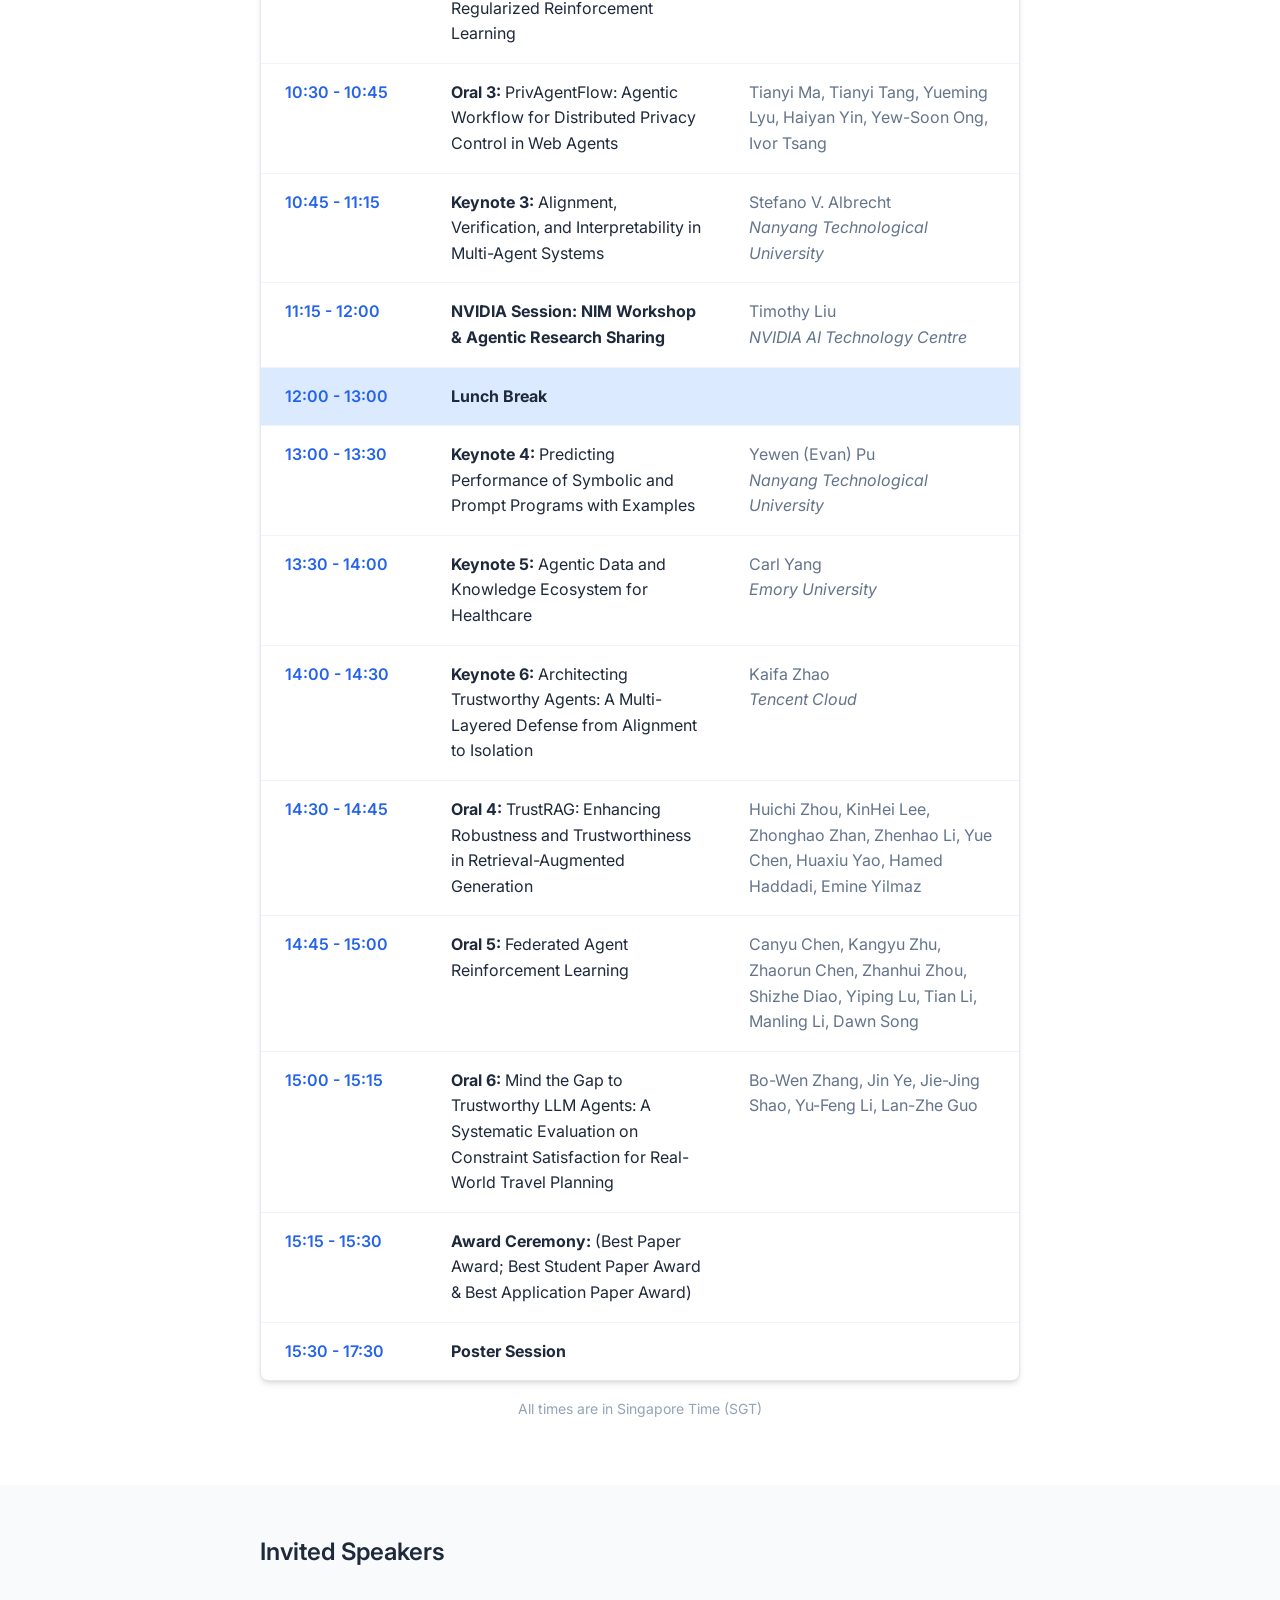
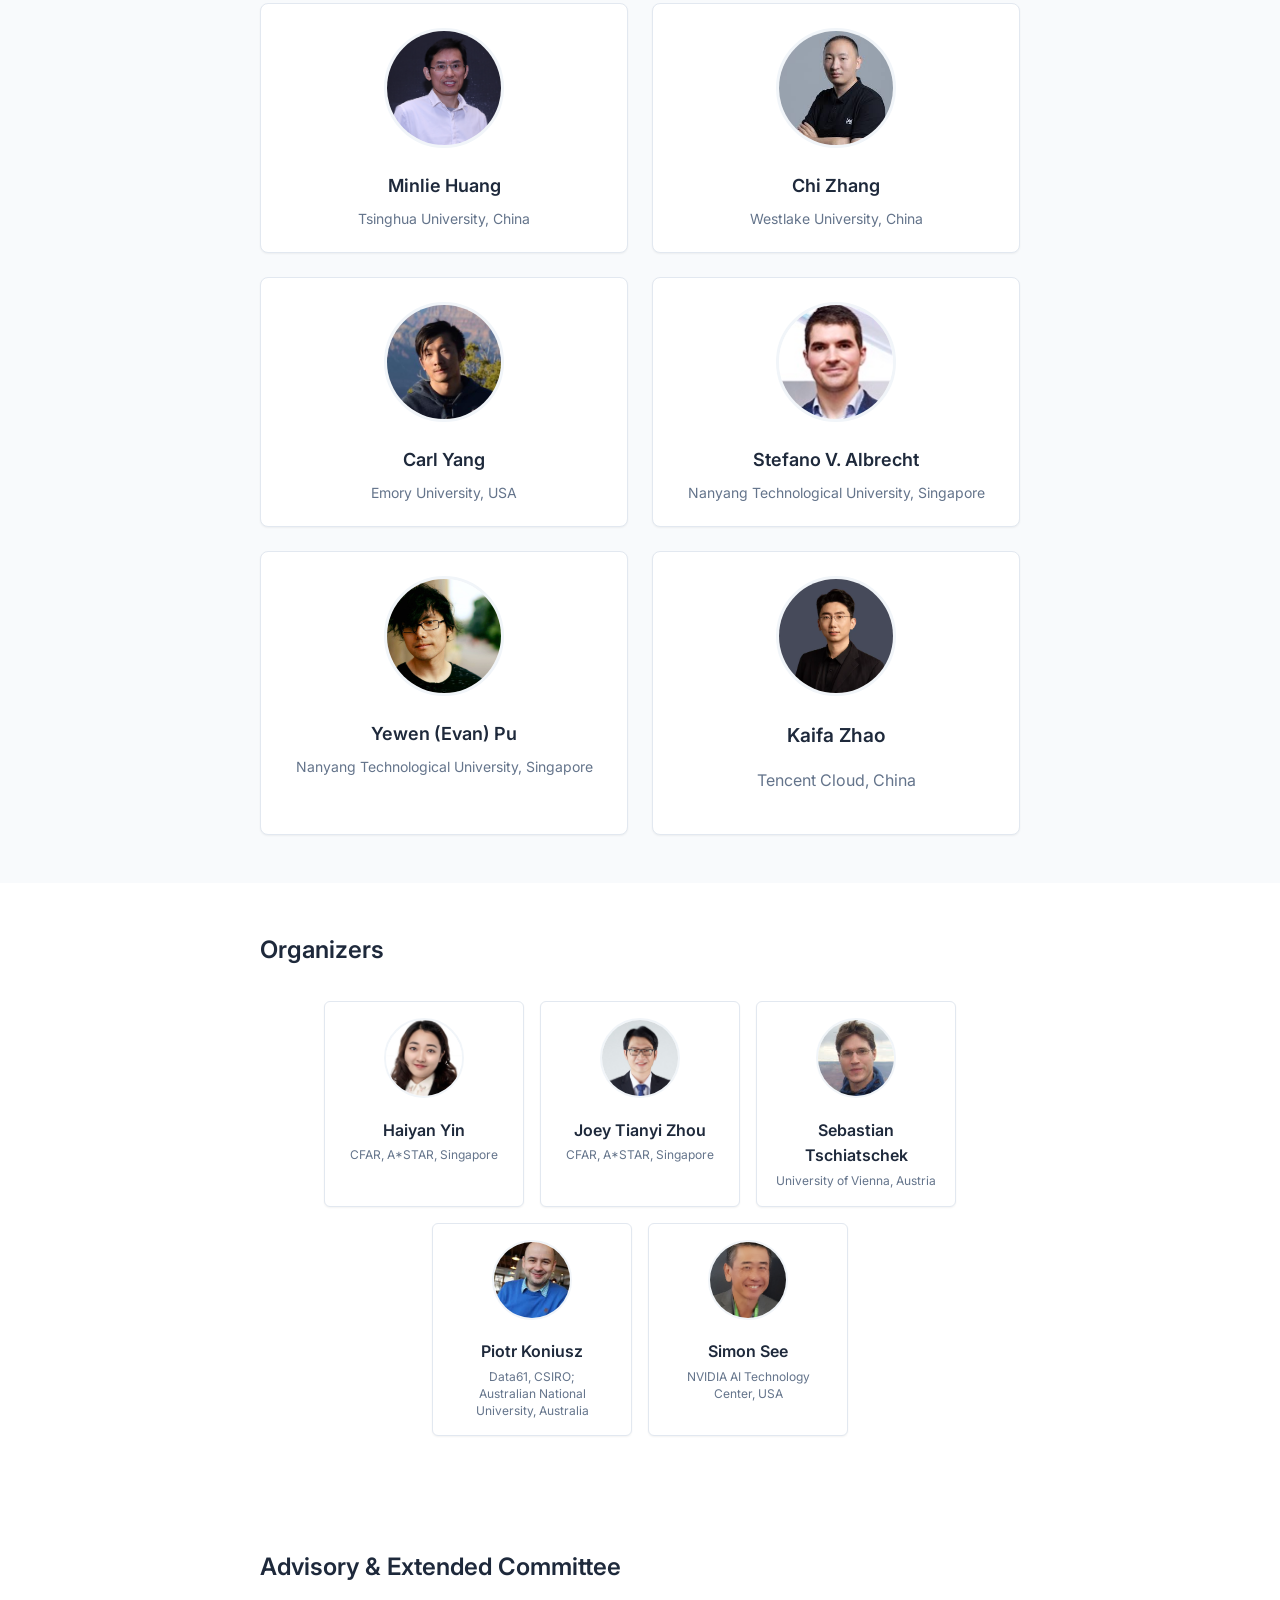
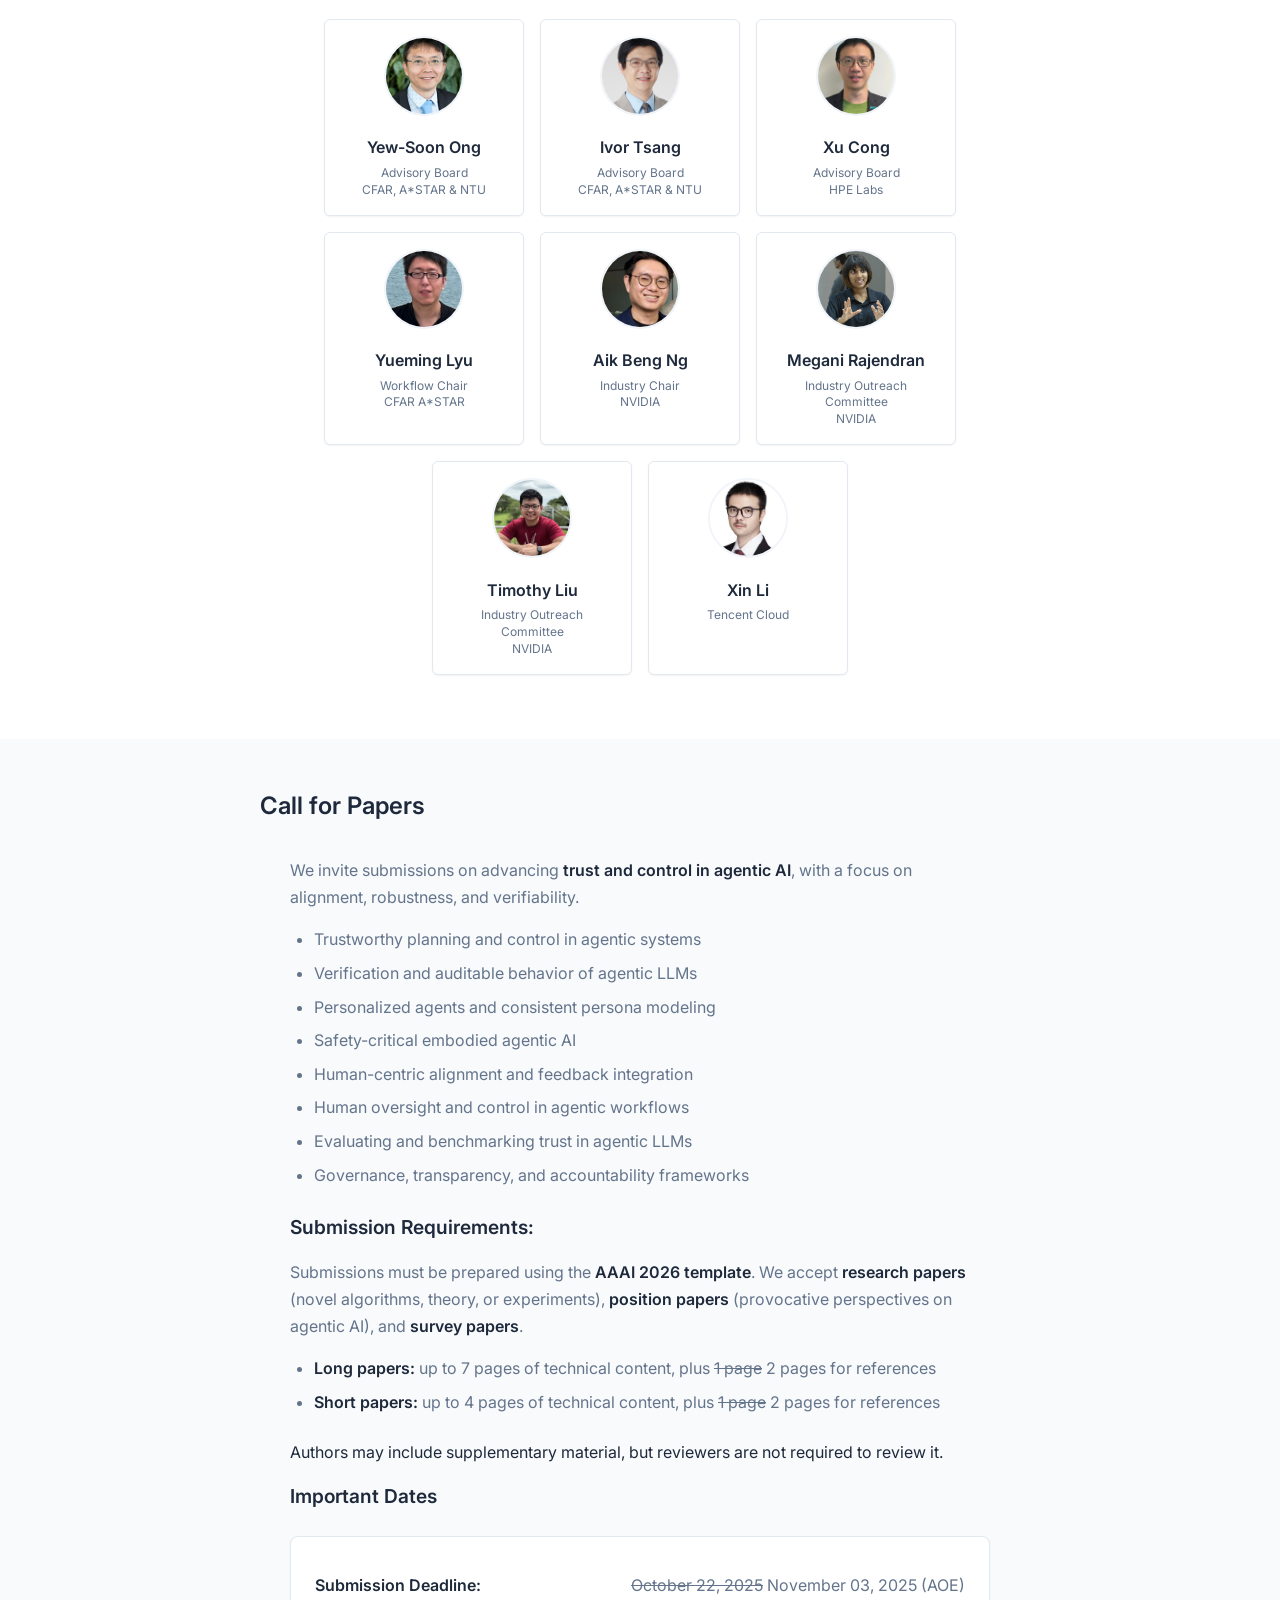
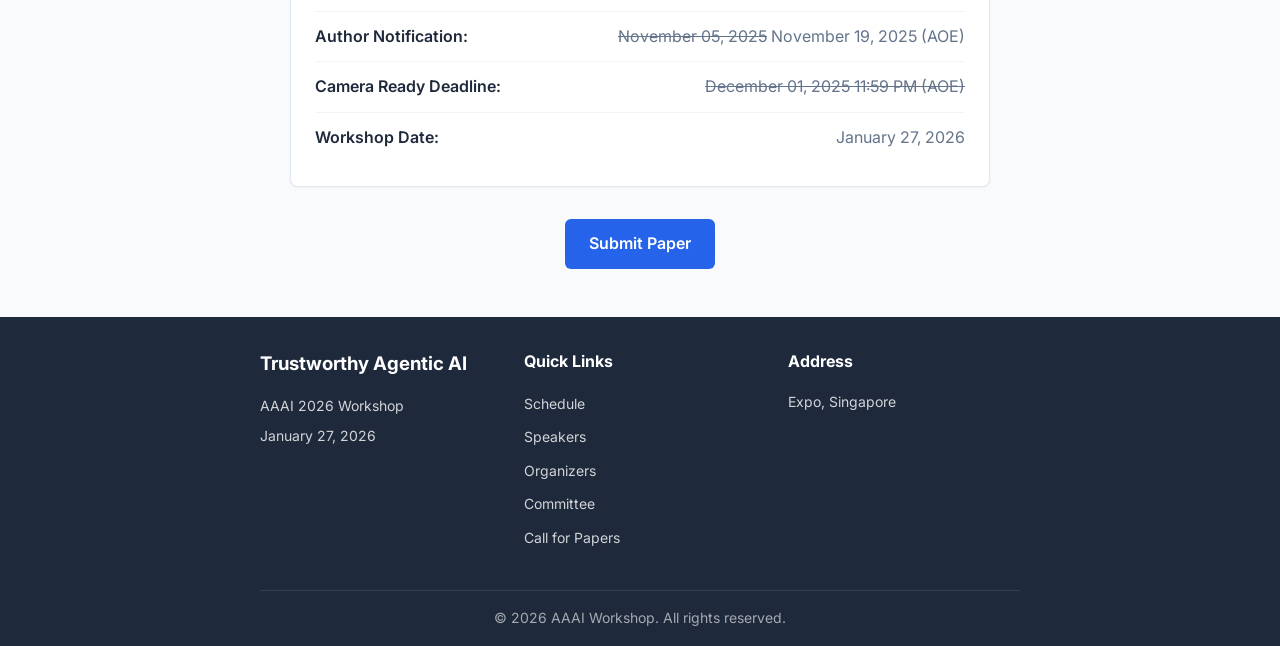
==== commit d4723cc4: "Workshop1.24.11" ====
--- a/index.html
+++ b/index.html
@@ -130,7 +130,7 @@
                     </div>
                     <div class="schedule-row">
                         <div class="time">10:45 - 11:15</div>
-                        <div class="event"><b>Keynote 3:</b> TBA</div>
+                        <div class="event"><b>Keynote 3:</b> Alignment, Verification, and Interpretability in Multi-Agent Systems</div>
                         <div class="speaker">Stefano V. Albrecht<br><i>Nanyang Technological University</i></div>
                     </div>
                     <div class="schedule-row">
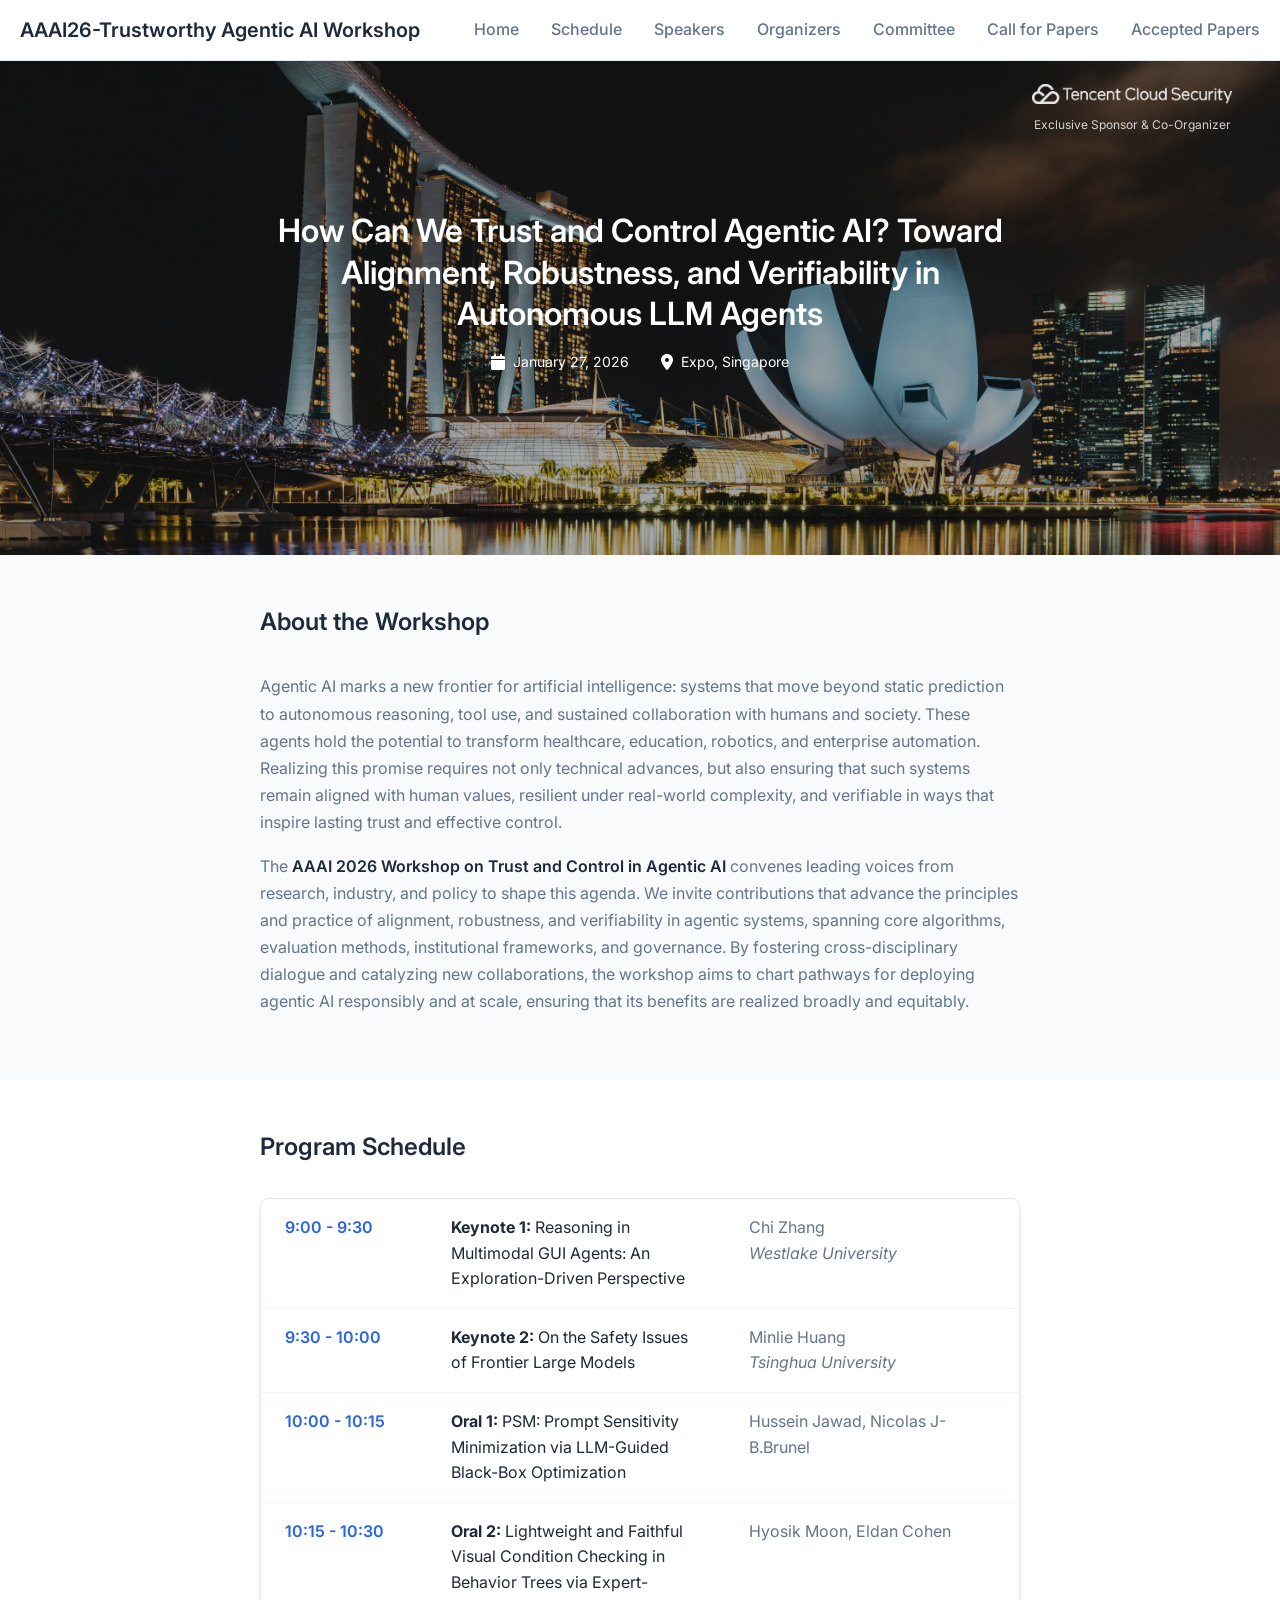
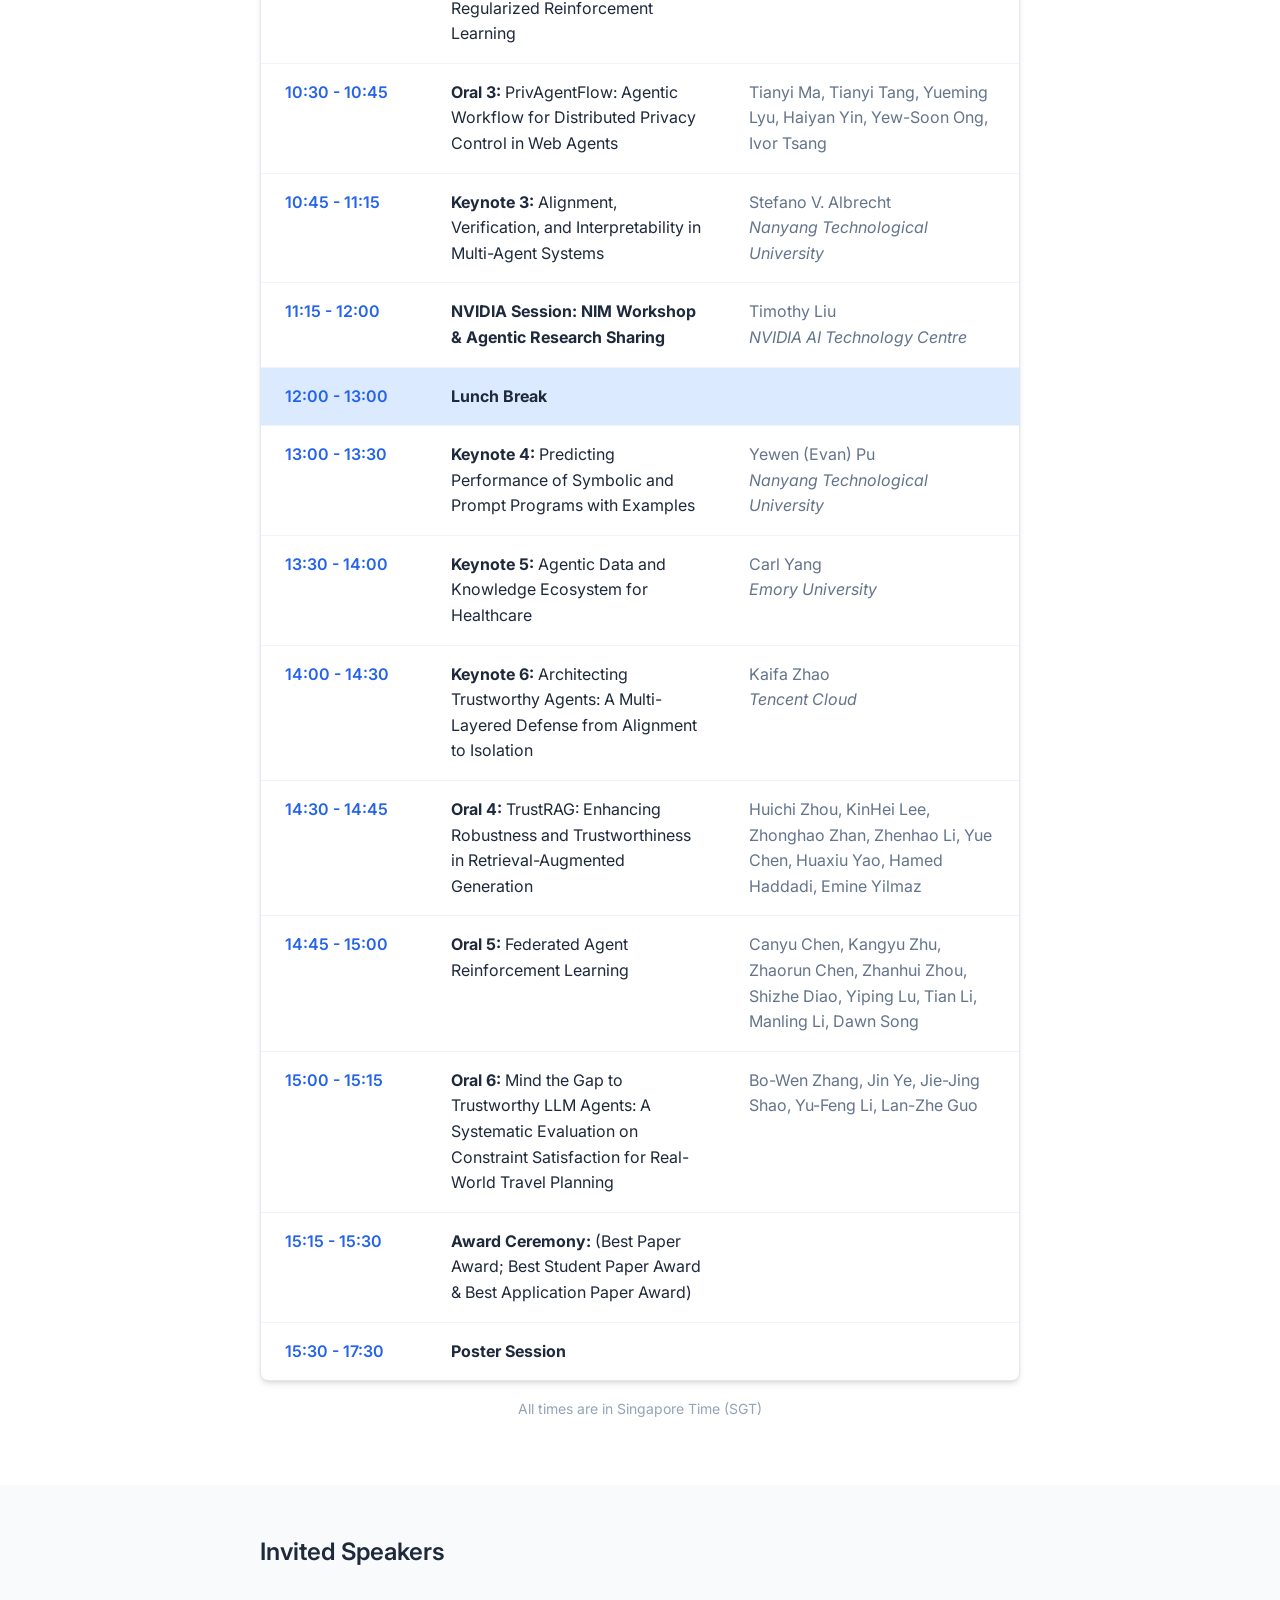
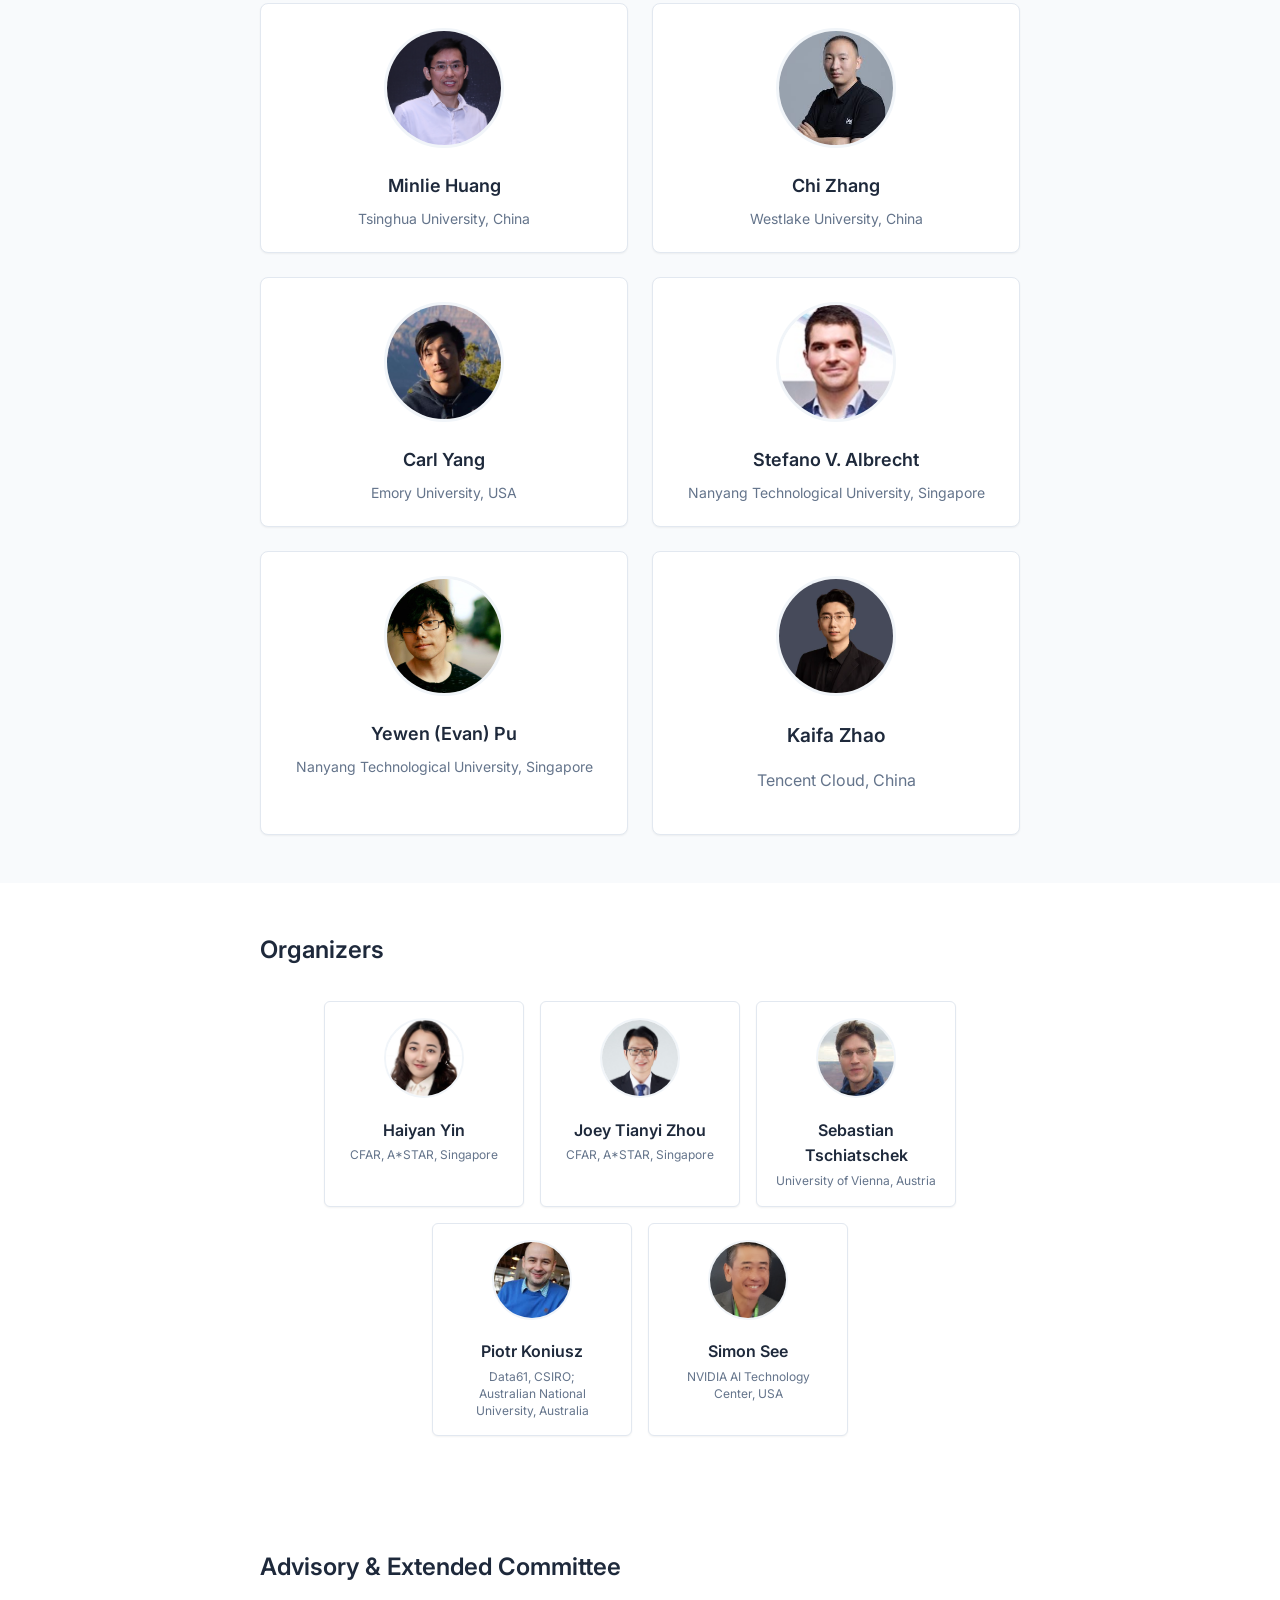
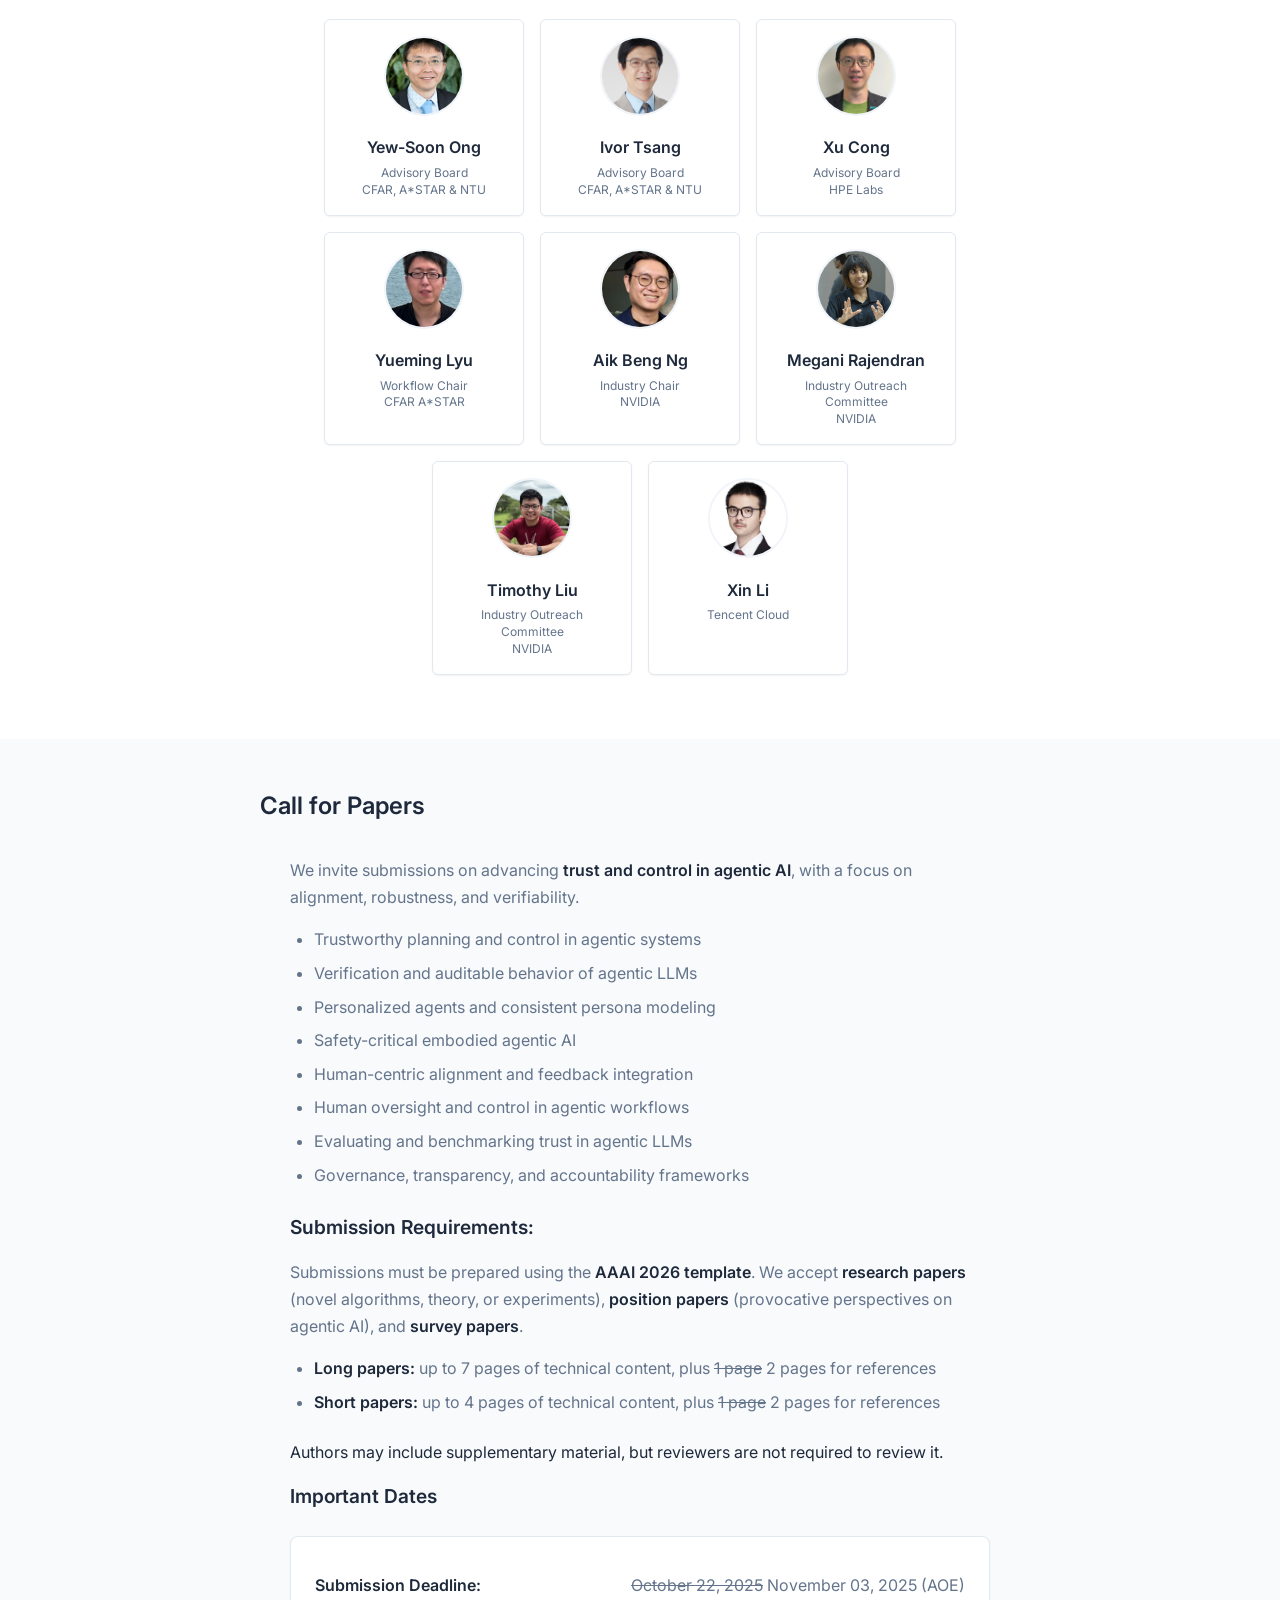
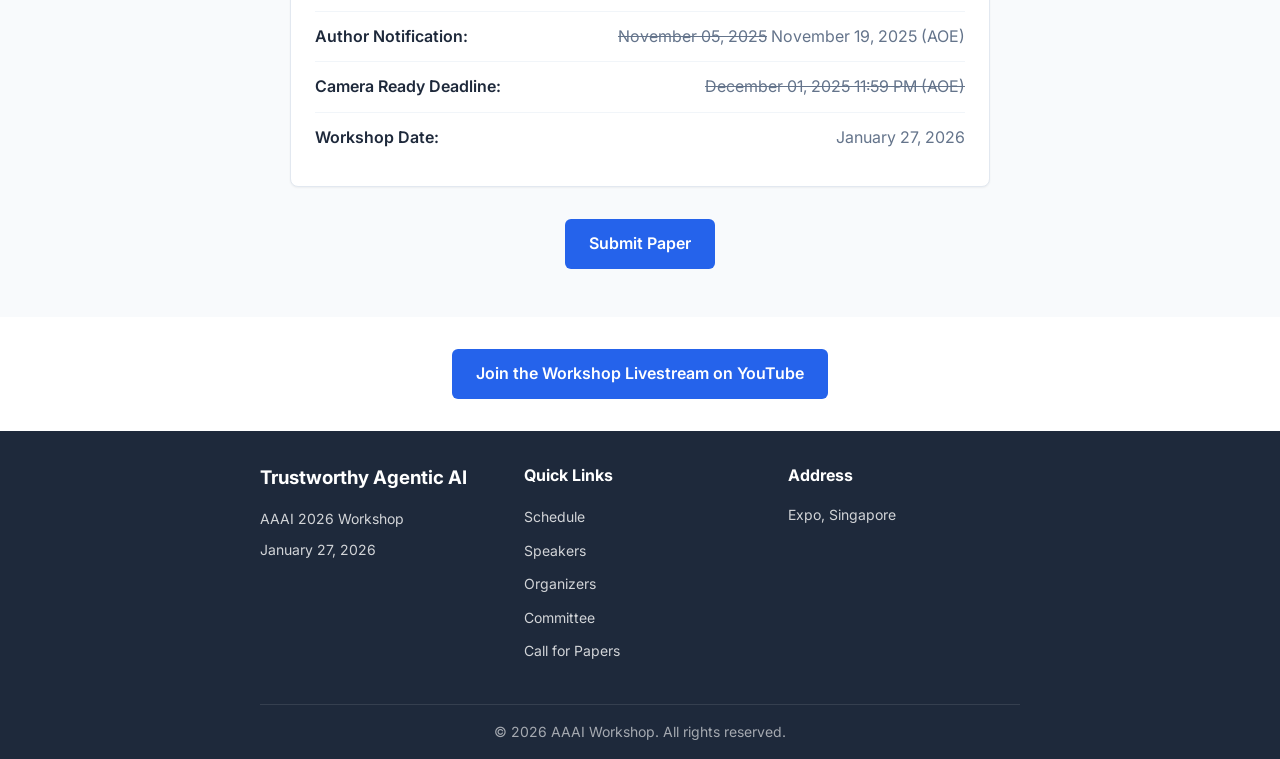
==== commit c5fef402: "Workshop1.24.13:" ====
--- a/index.html
+++ b/index.html
@@ -547,6 +547,14 @@
                 </div>
             </div>
         </section>
+        <!-- Livestream Link -->
+        <div class="livestream-link" style="margin: 32px 0;">
+            <div style="display: flex; justify-content: center; align-items: center;">
+                <a href="https://youtube.com/live/ICD10RAHQOo?feature=share" class="btn" target="_blank" rel="noopener">
+                    Join the Workshop Livestream on YouTube
+                </a>
+            </div>
+        </div>
         <!-- <section id="accepted-papers" class="accepted-papers">
             <div class="container">
                 <h2><a href="paper.html">Accepted Papers</a></h2> -->
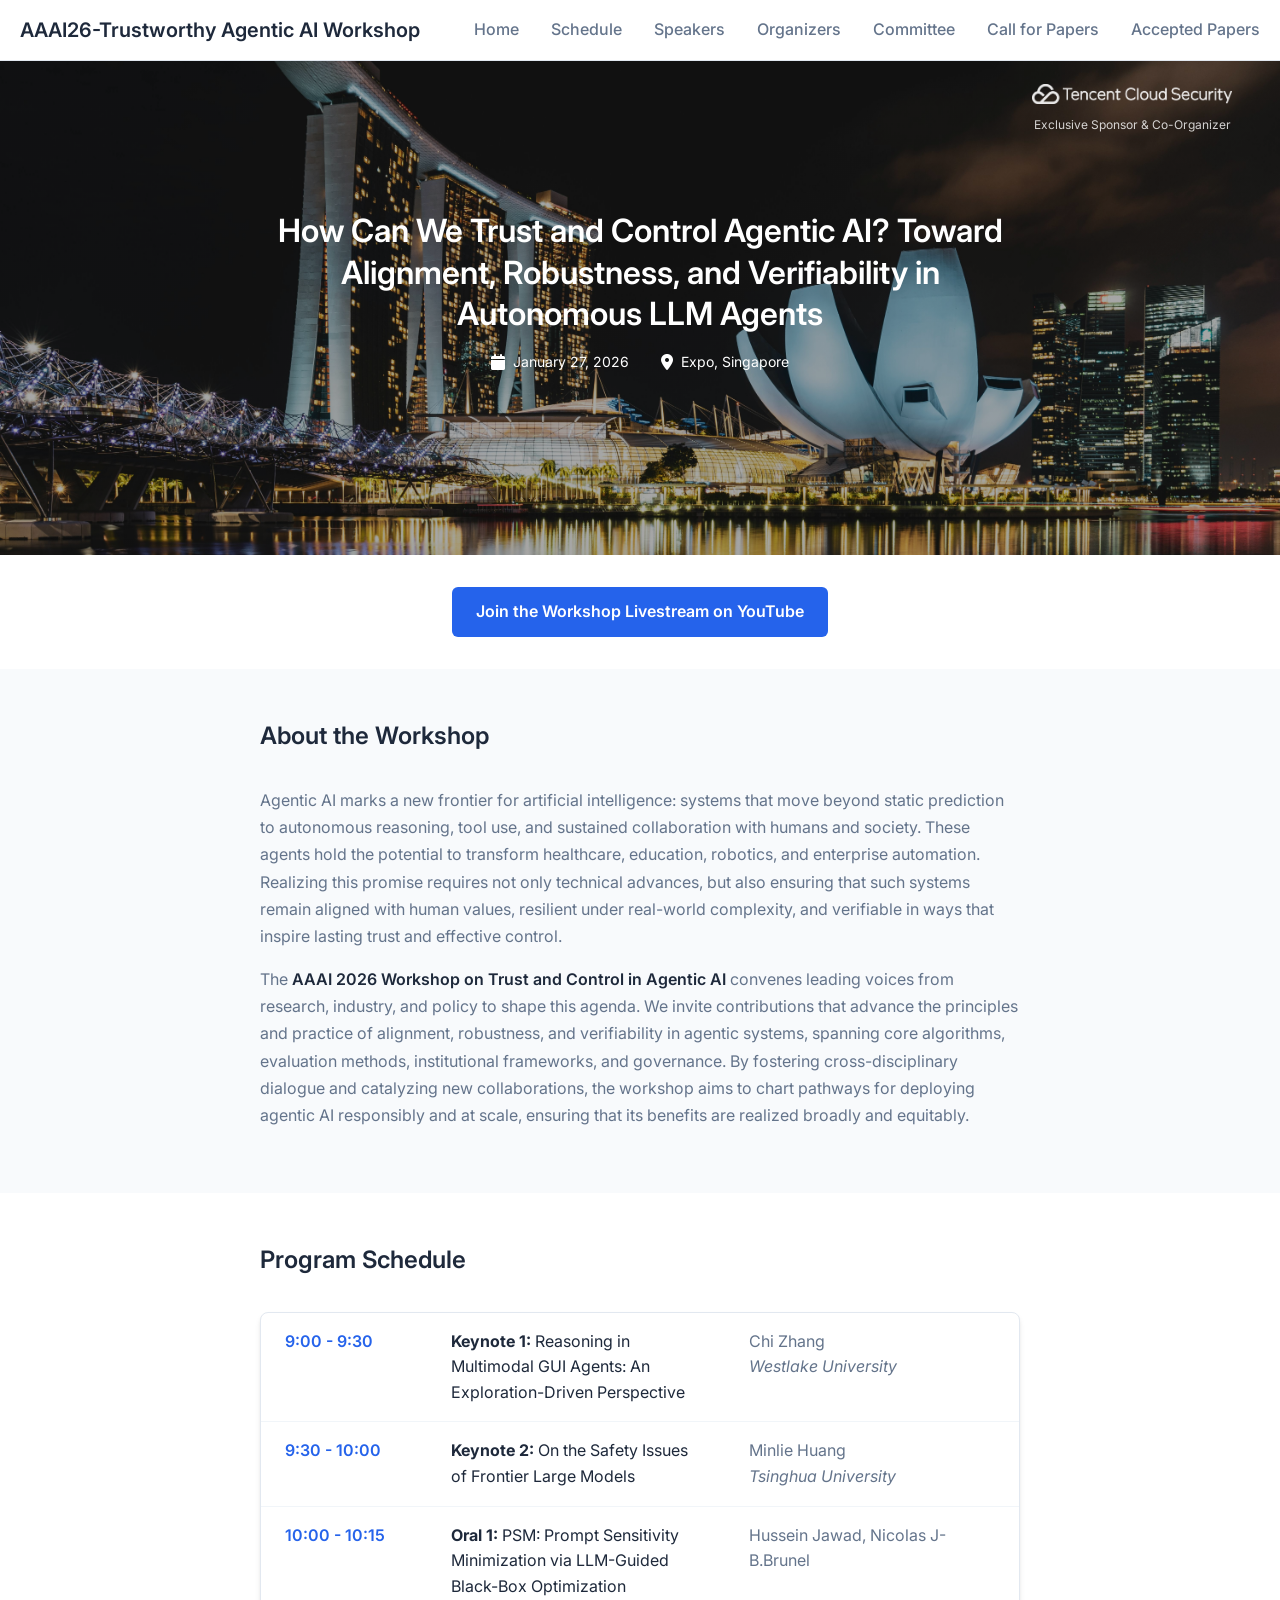
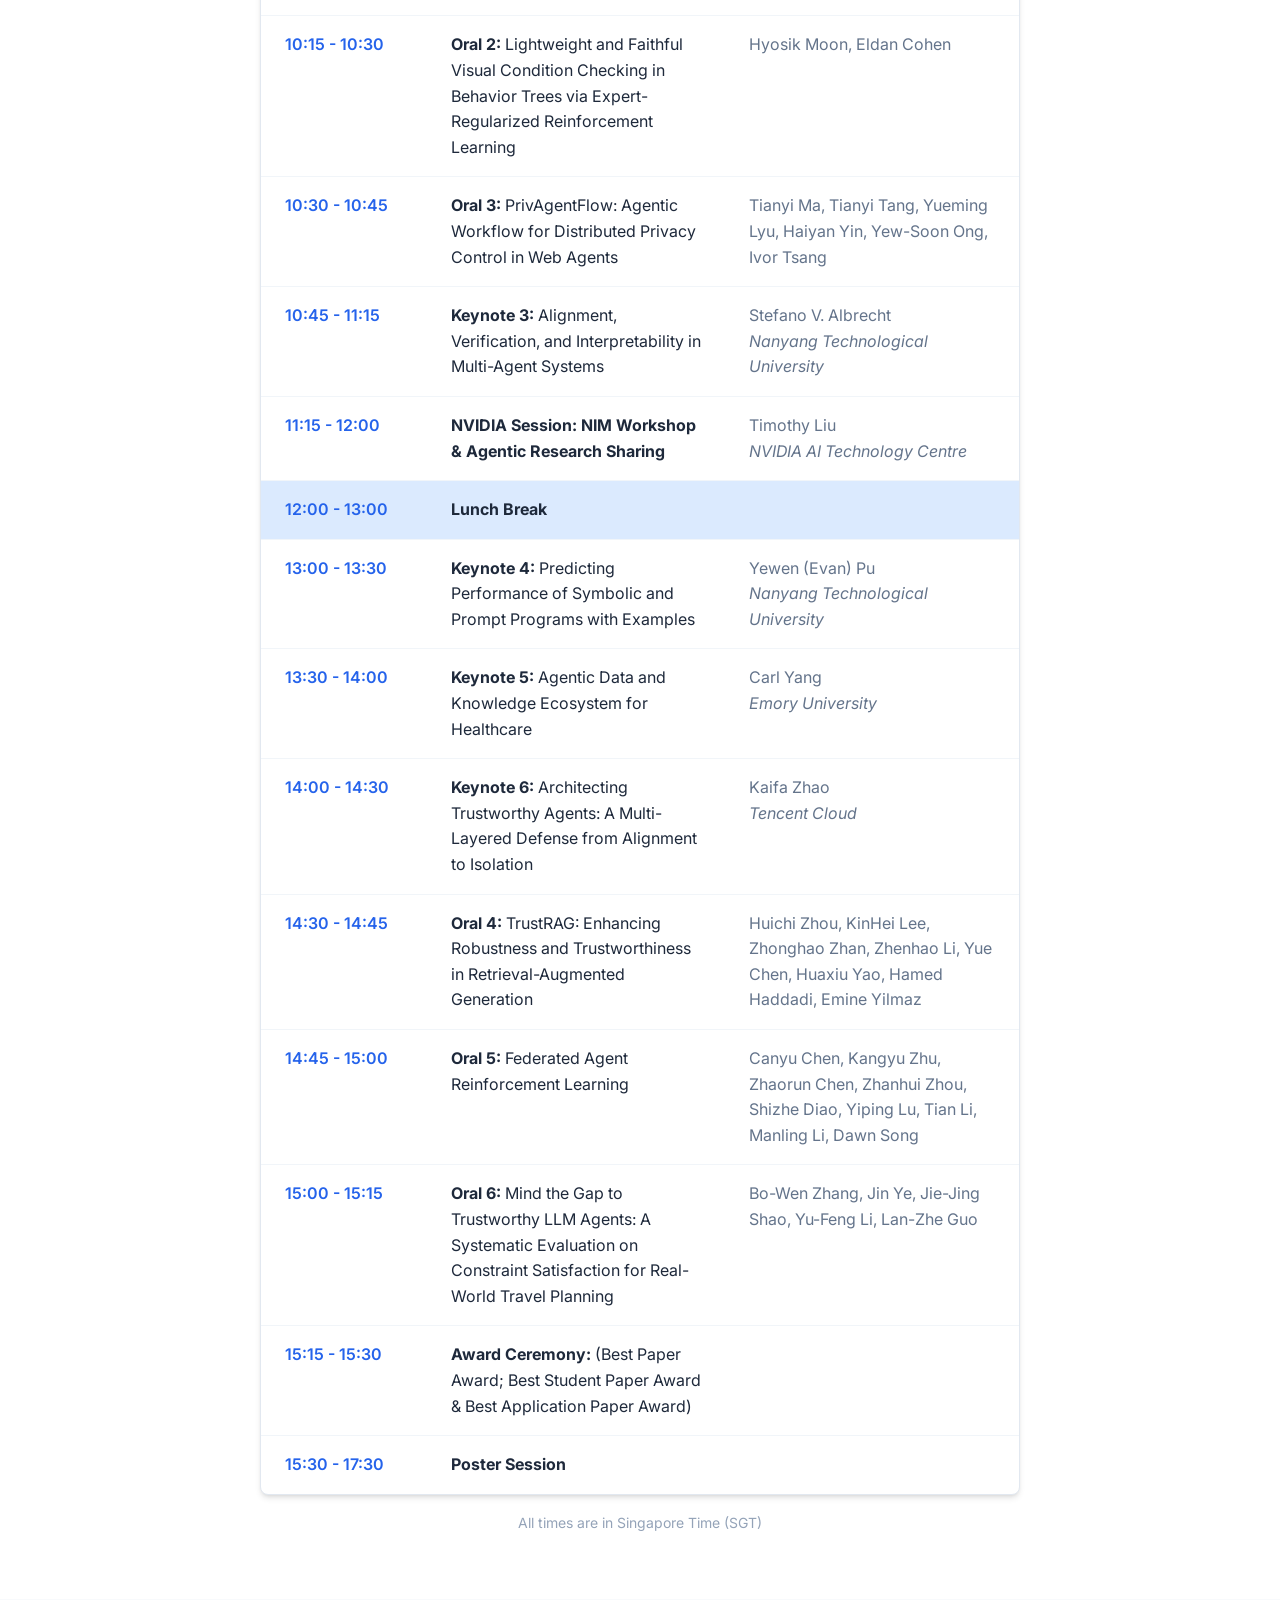
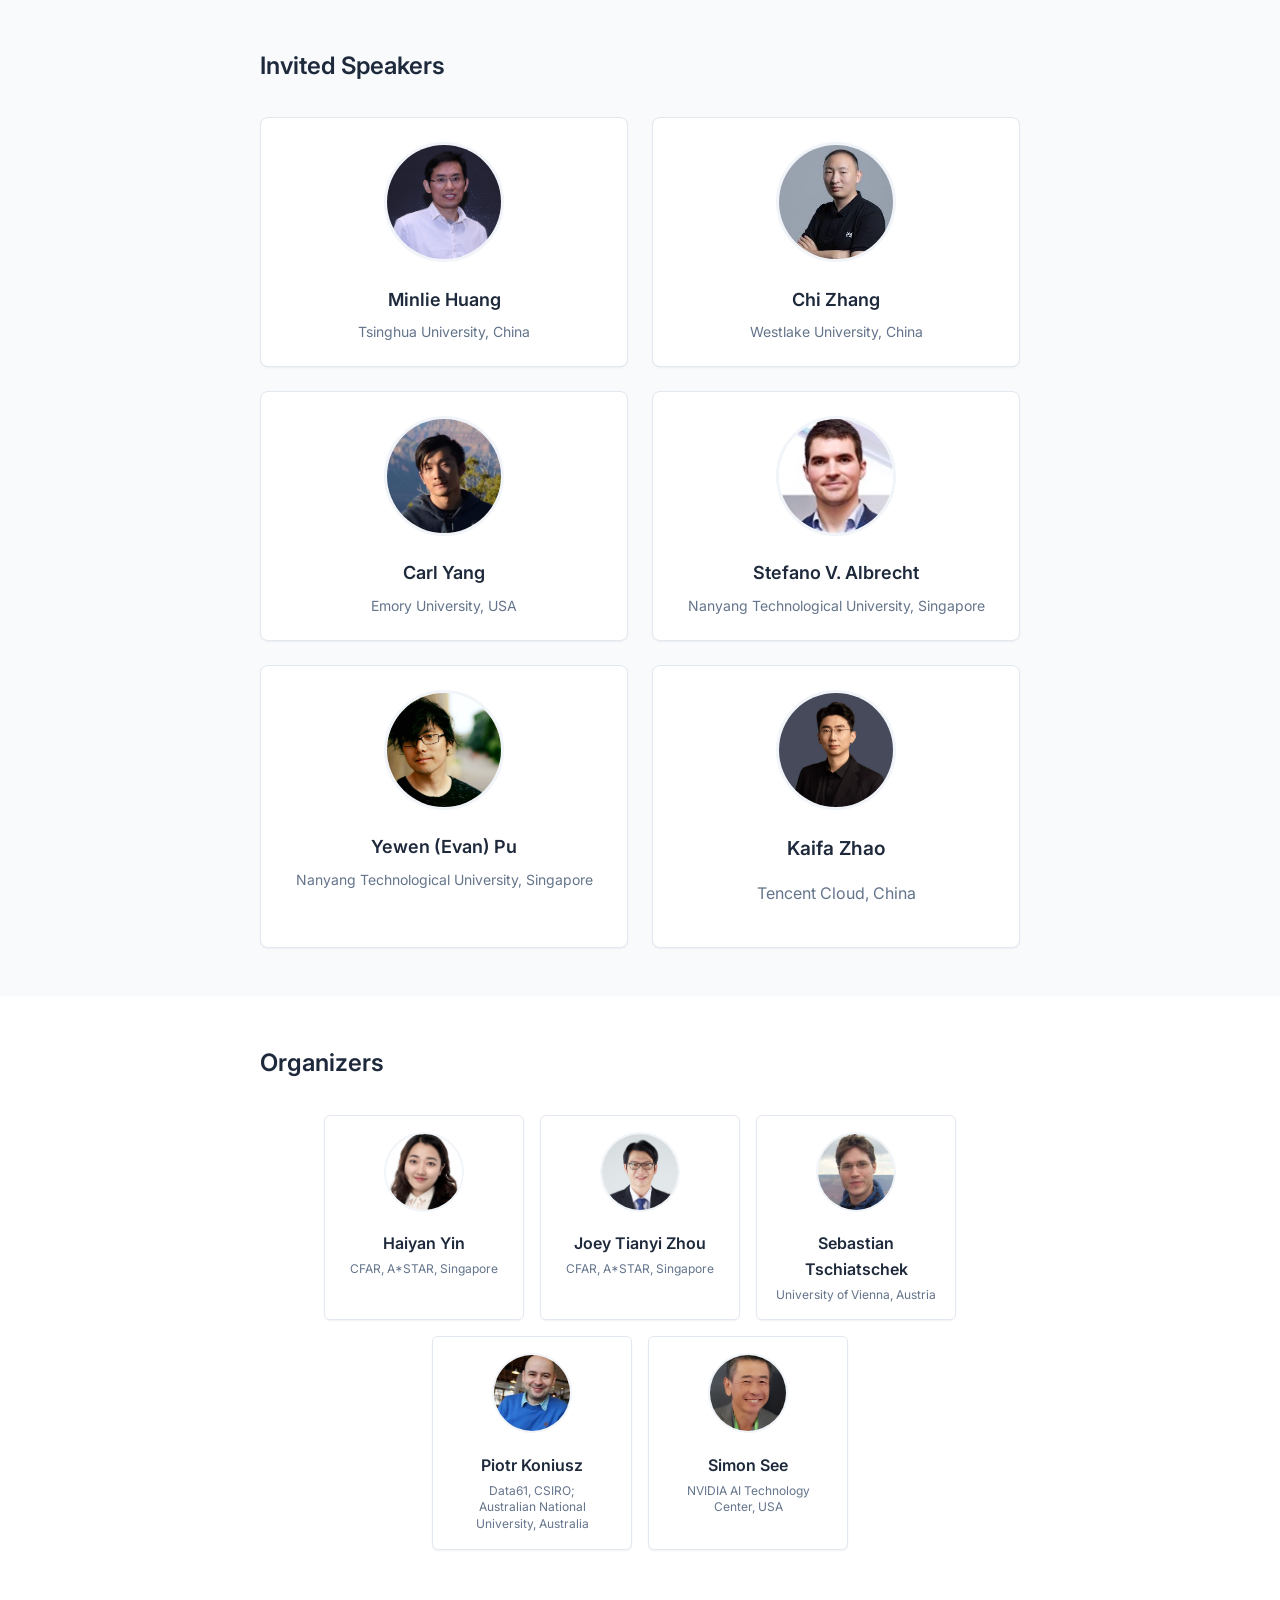
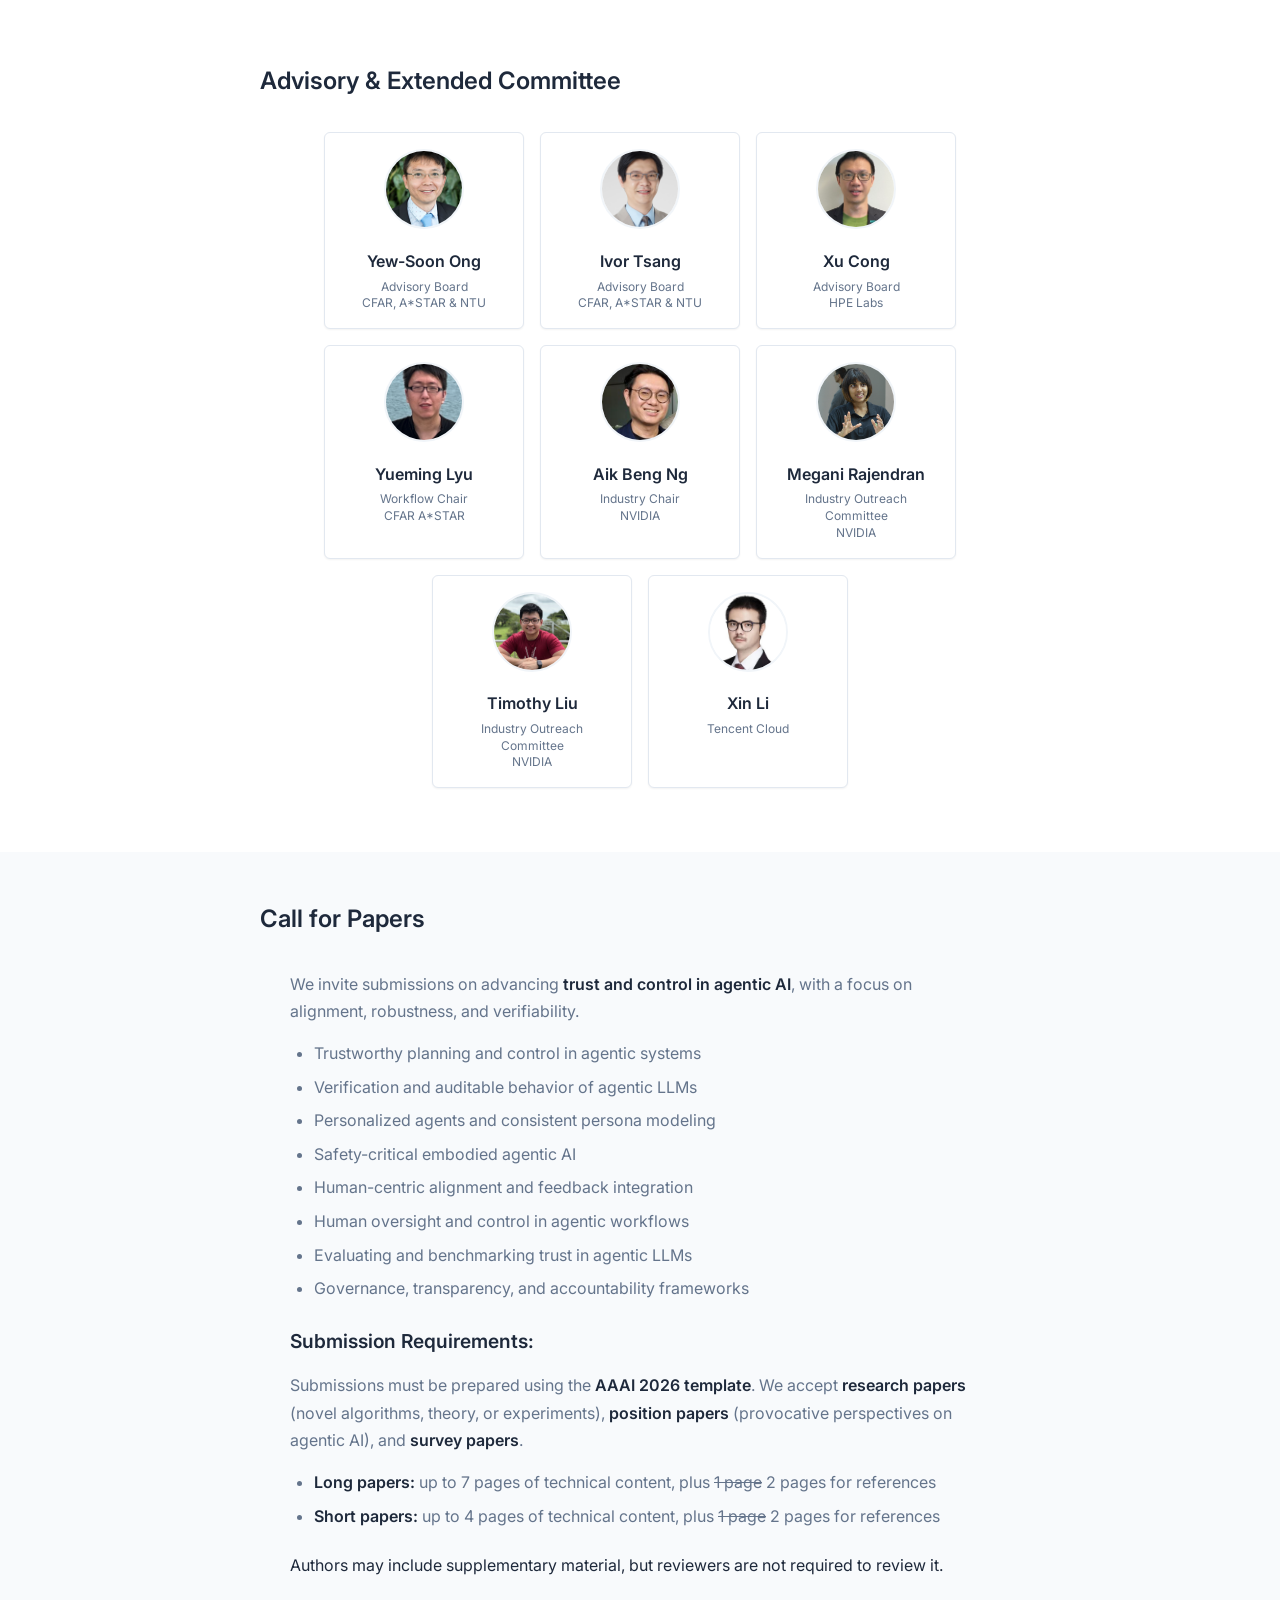
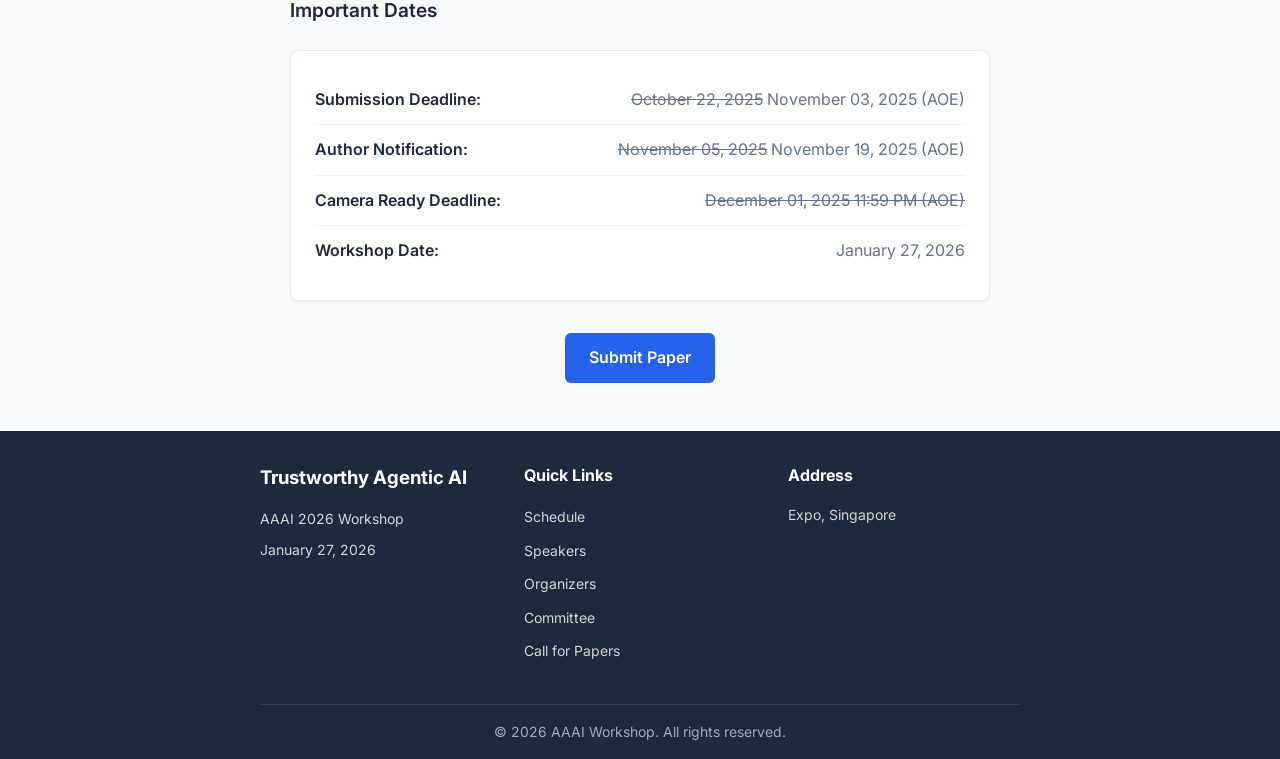
==== commit 0411afce: "Workshop1.24.14" ====
--- a/index.html
+++ b/index.html
@@ -70,7 +70,14 @@
                 </div> -->
             </div>
         </section>
-
+        <!-- Livestream Link -->
+        <div class="livestream-link" style="margin: 32px 0;">
+            <div style="display: flex; justify-content: center; align-items: center;">
+                <a href="https://youtube.com/live/ICD10RAHQOo?feature=share" class="btn" target="_blank" rel="noopener">
+                    Join the Workshop Livestream on YouTube
+                </a>
+            </div>
+        </div>
         <!-- 研讨会介绍 -->
         <section class="workshop-description">
             <div class="container">
@@ -547,14 +554,7 @@
                 </div>
             </div>
         </section>
-        <!-- Livestream Link -->
-        <div class="livestream-link" style="margin: 32px 0;">
-            <div style="display: flex; justify-content: center; align-items: center;">
-                <a href="https://youtube.com/live/ICD10RAHQOo?feature=share" class="btn" target="_blank" rel="noopener">
-                    Join the Workshop Livestream on YouTube
-                </a>
-            </div>
-        </div>
+        
         <!-- <section id="accepted-papers" class="accepted-papers">
             <div class="container">
                 <h2><a href="paper.html">Accepted Papers</a></h2> -->
